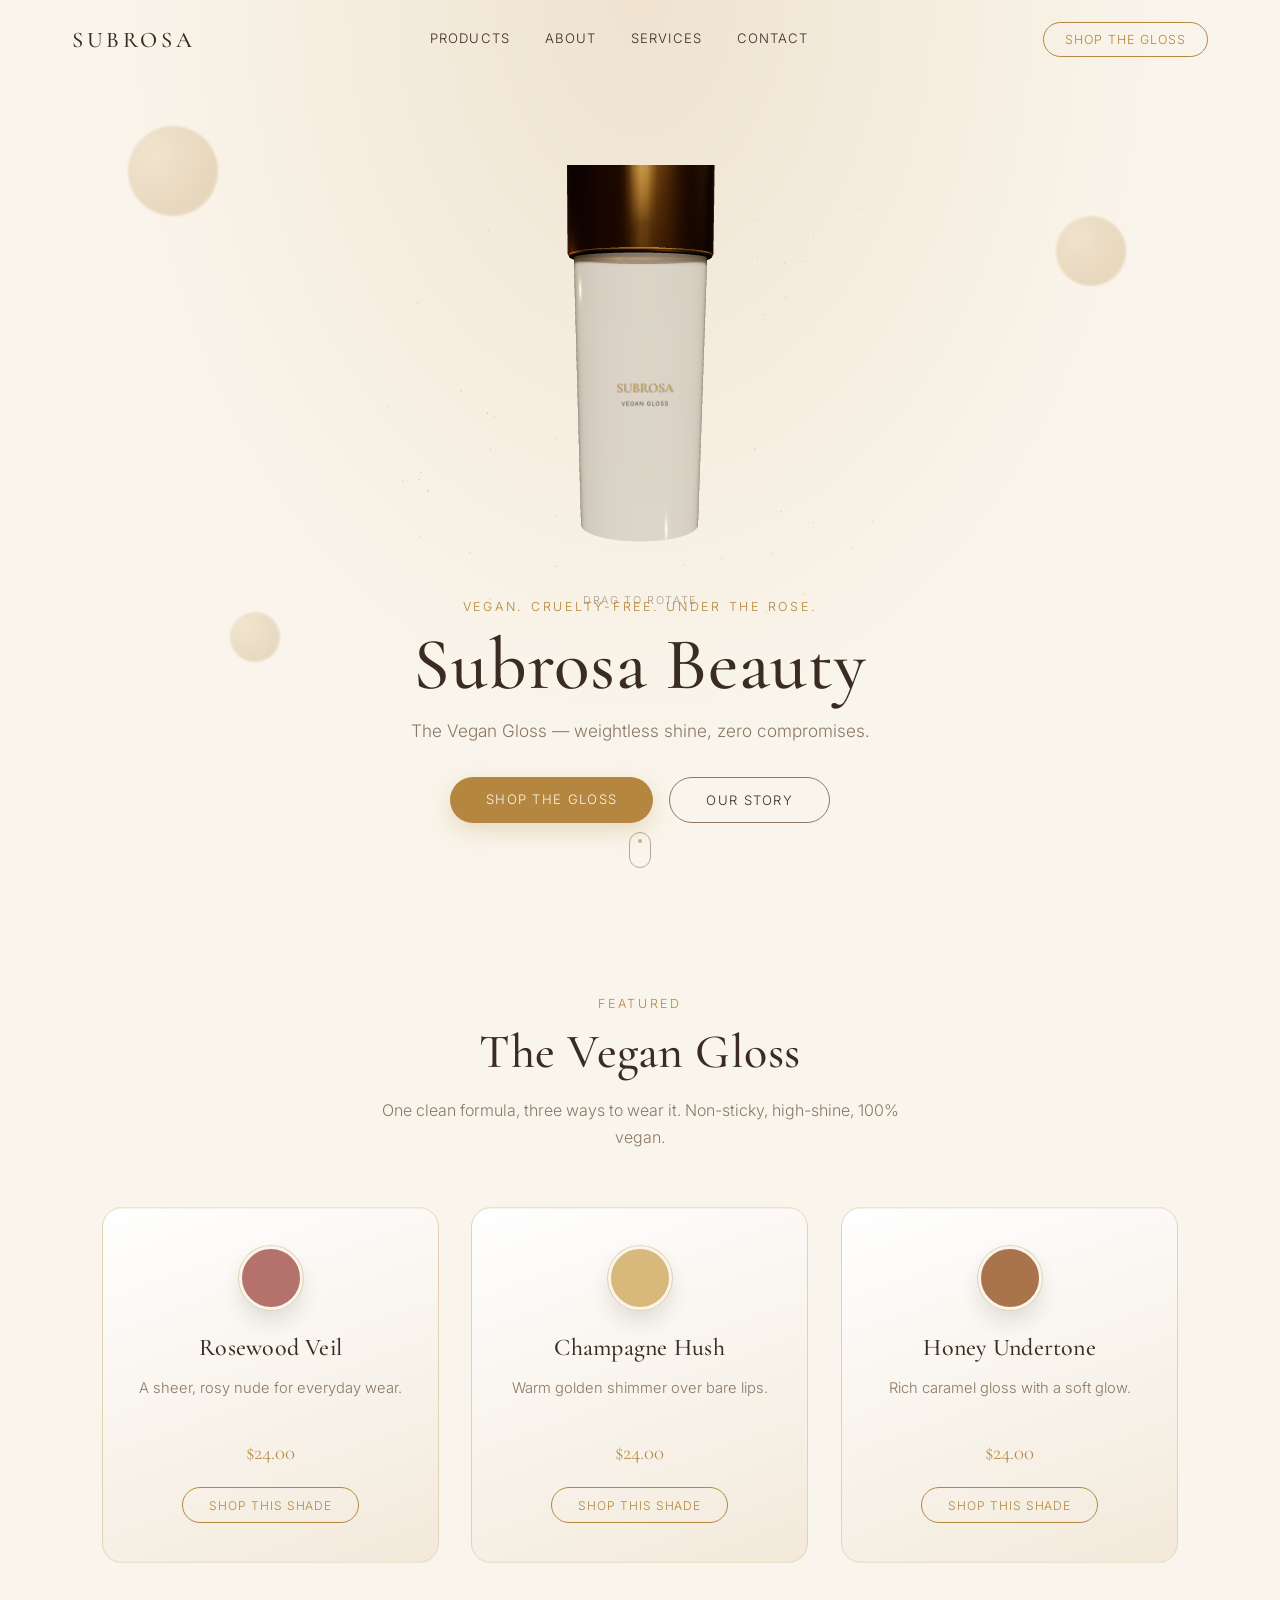
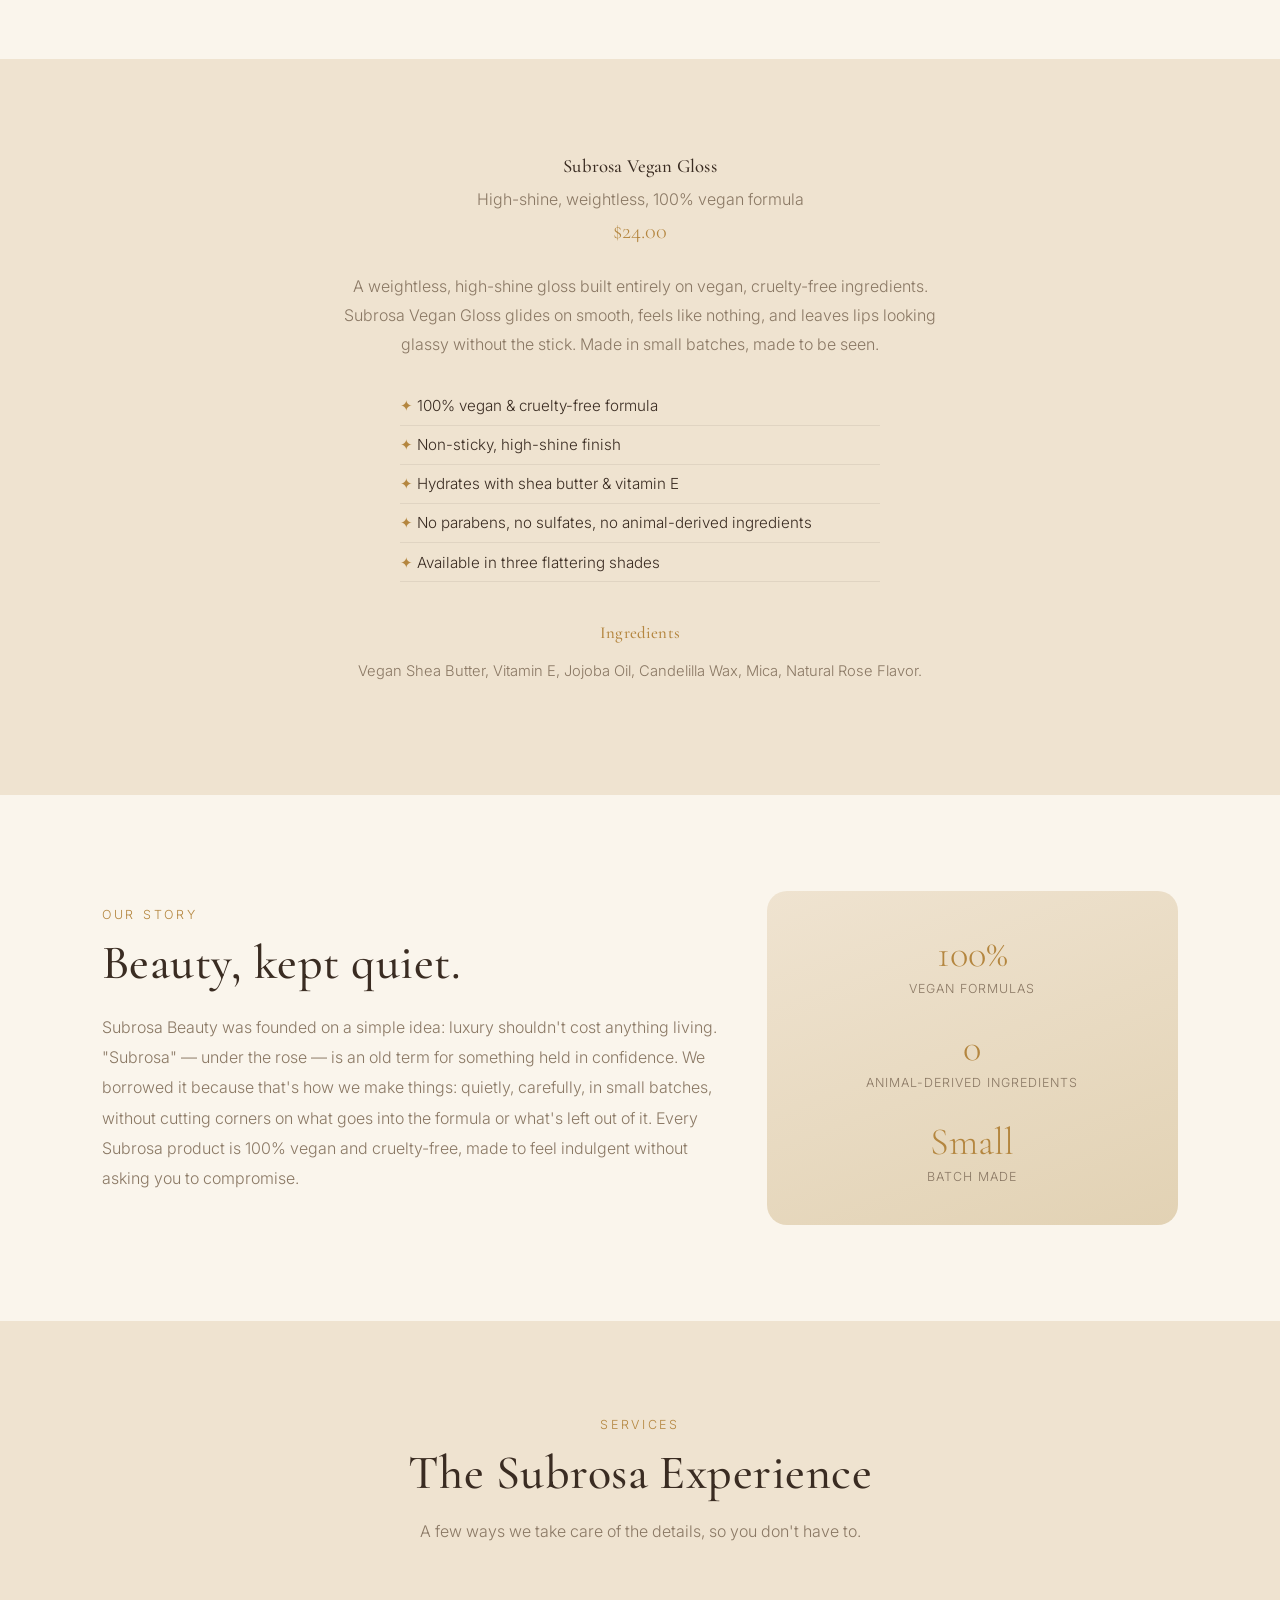
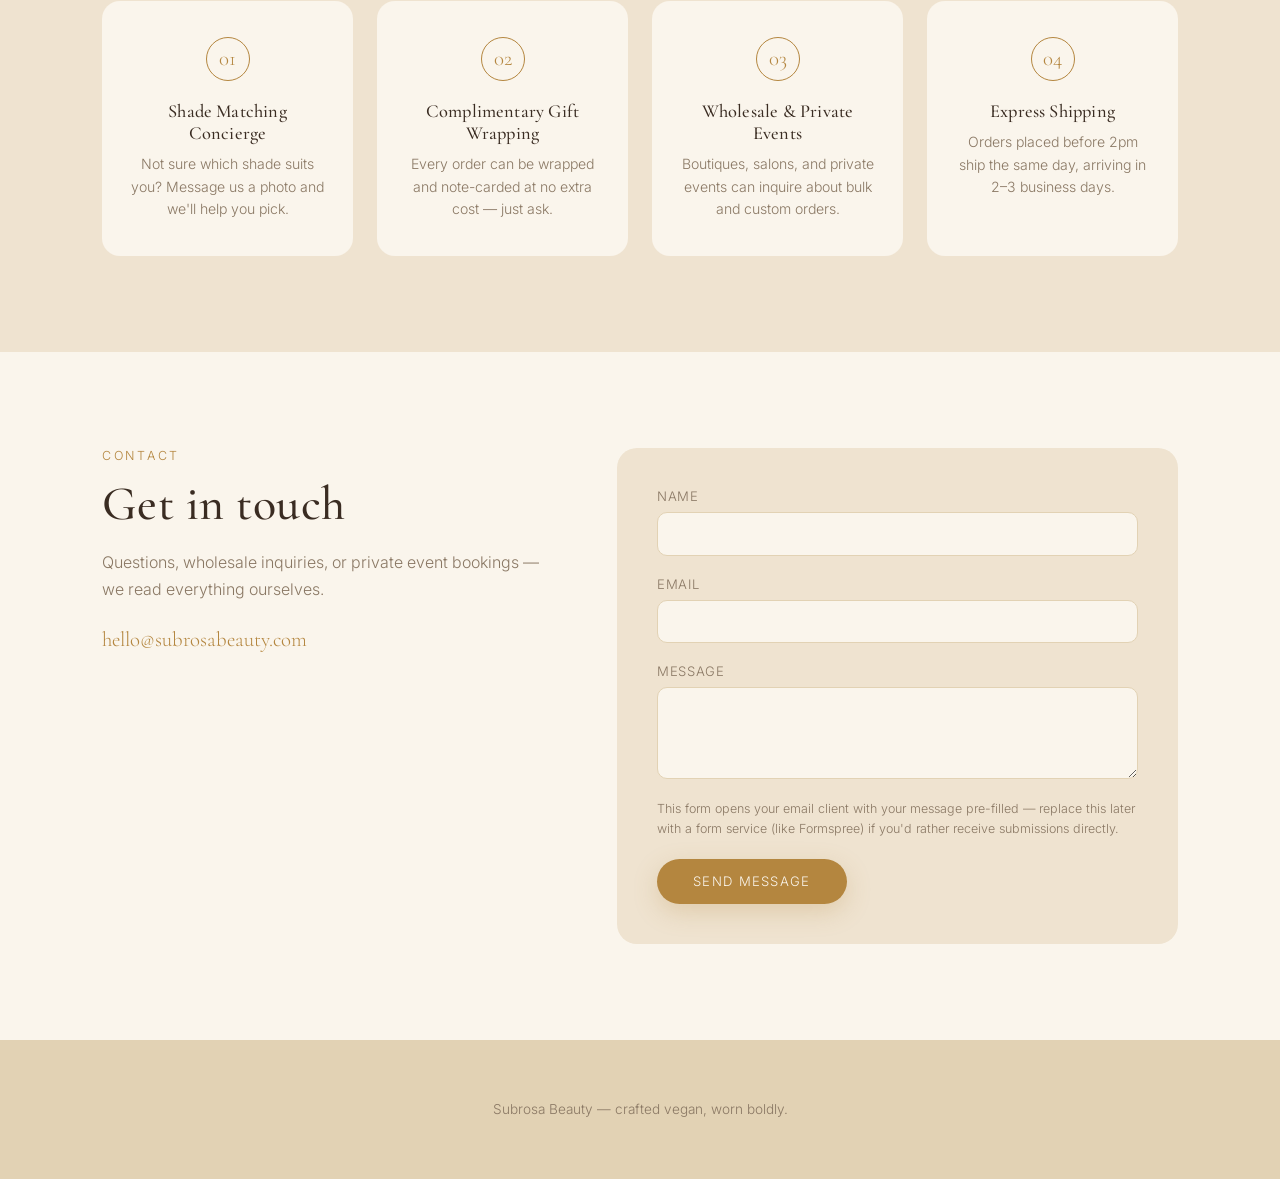
==== index.html @ 9ddb9ace "Build luxury Subrosa Beauty site with 3D hero and GSAP animations Single-formula vegan gloss brand s" ====
<!DOCTYPE html>
<html lang="en">
<head>
  <meta charset="UTF-8" />
  <meta name="viewport" content="width=device-width, initial-scale=1.0" />
  <title>Subrosa Beauty — The Vegan Gloss</title>
  <meta name="description" content="Subrosa Beauty — luxury vegan, cruelty-free lip gloss in three shades." />

  <link rel="preconnect" href="https://fonts.googleapis.com" />
  <link rel="preconnect" href="https://fonts.gstatic.com" crossorigin />
  <link href="https://fonts.googleapis.com/css2?family=Cormorant+Garamond:ital,wght@0,400;0,500;0,600;1,500&family=Inter:wght@300;400;500;600&display=swap" rel="stylesheet" />

  <link rel="stylesheet" href="assets/css/style.css" />

  <script type="importmap">
    {
      "imports": {
        "three": "./assets/vendor/three/three.module.js",
        "three/addons/": "./assets/vendor/three/addons/"
      }
    }
  </script>
</head>
<body>

  <!-- ============ NAV ============ -->
  <header class="nav" id="nav">
    <div class="nav__inner">
      <a class="logo" href="#top">
        <img class="logo__img" id="logo-img" src="assets/img/logo.png" alt="Subrosa Beauty logo" />
        <span class="logo__text" id="logo-text"></span>
      </a>
      <nav class="nav__links" id="nav-links"></nav>
      <a class="nav__cta" id="nav-cta" href="#products"></a>
      <button class="nav__burger" id="nav-burger" aria-label="Toggle menu">
        <span></span><span></span><span></span>
      </button>
    </div>
    <nav class="nav__mobile" id="nav-mobile"></nav>
  </header>

  <!-- ============ HERO / 3D ============ -->
  <section class="hero" id="top">
    <div class="hero__decor" aria-hidden="true">
      <span class="floaty floaty--1"></span>
      <span class="floaty floaty--2"></span>
      <span class="floaty floaty--3"></span>
    </div>

    <div class="hero__scene" id="hero-scene">
      <canvas id="gloss-canvas"></canvas>
      <div class="hero__hint">drag to rotate</div>
    </div>

    <div class="hero__copy" id="hero-copy">
      <p class="eyebrow" id="hero-eyebrow"></p>
      <h1 class="headline" id="hero-headline"></h1>
      <p class="subheadline" id="hero-tagline"></p>
      <div class="hero__actions">
        <a class="btn btn--primary" id="hero-cta-primary" href="#products"></a>
        <a class="btn btn--ghost" id="hero-cta-secondary" href="#about"></a>
      </div>
    </div>

    <div class="hero__scroll" aria-hidden="true"><span></span></div>
  </section>

  <!-- ============ FEATURED PRODUCTS ============ -->
  <section class="products" id="products">
    <div class="section__inner">
      <p class="eyebrow reveal" id="products-eyebrow"></p>
      <h2 class="section__heading reveal" id="products-heading"></h2>
      <p class="section__sub reveal" id="products-sub"></p>

      <div class="product-grid" id="product-grid"></div>
    </div>
  </section>

  <!-- ============ PRODUCT DETAIL ============ -->
  <section class="product-detail">
    <div class="section__inner product-detail__inner">
      <div class="product-detail__copy reveal">
        <h3 id="product-name"></h3>
        <p class="product-detail__tagline" id="product-tagline"></p>
        <p class="product-detail__price" id="product-price"></p>
        <p class="product-detail__description" id="product-description"></p>

        <ul class="feature-list" id="feature-list"></ul>

        <div class="ingredients-block">
          <h4>Ingredients</h4>
          <p class="ingredients" id="ingredients-text"></p>
        </div>
      </div>
    </div>
  </section>

  <!-- ============ ABOUT ============ -->
  <section class="about" id="about">
    <div class="section__inner about__inner">
      <div class="about__copy">
        <p class="eyebrow reveal" id="about-eyebrow"></p>
        <h2 class="section__heading reveal" id="about-heading"></h2>
        <p class="about__body reveal" id="about-body"></p>
      </div>
      <div class="about__stats reveal" id="about-stats"></div>
    </div>
  </section>

  <!-- ============ SERVICES ============ -->
  <section class="services" id="services">
    <div class="section__inner">
      <p class="eyebrow reveal" id="services-eyebrow"></p>
      <h2 class="section__heading reveal" id="services-heading"></h2>
      <p class="section__sub reveal" id="services-sub"></p>

      <div class="service-grid" id="service-grid"></div>
    </div>
  </section>

  <!-- ============ CONTACT / BOOKING ============ -->
  <section class="contact" id="contact">
    <div class="section__inner contact__inner">
      <div class="contact__copy reveal">
        <p class="eyebrow" id="contact-eyebrow"></p>
        <h2 class="section__heading" id="contact-heading"></h2>
        <p class="section__sub" id="contact-sub"></p>
        <p class="contact__email" id="contact-email"></p>
      </div>

      <form class="contact__form reveal" id="contact-form">
        <label>
          Name
          <input type="text" name="name" required />
        </label>
        <label>
          Email
          <input type="email" name="email" required />
        </label>
        <label>
          Message
          <textarea name="message" rows="4" required></textarea>
        </label>
        <p class="contact__note" id="contact-note"></p>
        <button type="submit" class="btn btn--primary" id="contact-submit"></button>
      </form>
    </div>
  </section>

  <!-- ============ FOOTER ============ -->
  <footer class="footer">
    <p id="footer-note"></p>
    <div class="footer__social" id="footer-social"></div>
  </footer>

  <script src="assets/vendor/gsap/gsap.min.js"></script>
  <script src="assets/vendor/gsap/ScrollTrigger.min.js"></script>
  <script src="assets/js/config.js"></script>
  <script src="assets/js/content.js"></script>
  <script type="module" src="assets/js/scene.js"></script>
  <script src="assets/js/animations.js"></script>
</body>
</html>
---- assets/css/style.css ----
:root {
  --cream: #faf5ec;
  --beige: #efe3d0;
  --beige-dark: #e2d2b4;
  --gold: #b4863f;
  --gold-light: #d9b87c;
  --ink: #3a2c22;
  --ink-muted: #8a7864;
}

* { box-sizing: border-box; }

html { scroll-behavior: smooth; }

body {
  margin: 0;
  background: var(--cream);
  color: var(--ink);
  font-family: "Inter", sans-serif;
  font-weight: 300;
  overflow-x: hidden;
}

h1, h2, h3, h4, .logo__text {
  font-family: "Cormorant Garamond", serif;
  font-weight: 500;
  letter-spacing: 0.01em;
  margin: 0;
  color: var(--ink);
}

a { color: inherit; text-decoration: none; }
ul { margin: 0; padding: 0; list-style: none; }
button { font: inherit; cursor: pointer; border: none; background: none; }

.section__inner {
  max-width: 1140px;
  margin: 0 auto;
  padding: 6rem 2rem;
}

.eyebrow {
  font-size: 0.78rem;
  letter-spacing: 0.22em;
  text-transform: uppercase;
  color: var(--gold);
  margin: 0 0 0.75rem;
}

.section__heading {
  font-size: clamp(2.1rem, 4.5vw, 3rem);
  text-align: center;
}

.section__sub {
  max-width: 560px;
  margin: 1rem auto 0;
  text-align: center;
  color: var(--ink-muted);
  line-height: 1.7;
}

.products .section__inner > .eyebrow,
.products .section__inner > .section__heading,
.services .section__inner > .eyebrow,
.services .section__inner > .section__heading {
  text-align: center;
}

.btn {
  display: inline-block;
  padding: 0.9rem 2.25rem;
  border-radius: 999px;
  font-size: 0.82rem;
  letter-spacing: 0.1em;
  text-transform: uppercase;
  transition: transform 0.25s ease, background 0.25s ease, color 0.25s ease, box-shadow 0.25s ease;
}

.btn--primary {
  background: var(--gold);
  color: var(--cream);
  box-shadow: 0 8px 24px rgba(180, 134, 63, 0.25);
}

.btn--primary:hover {
  transform: translateY(-2px);
  box-shadow: 0 12px 28px rgba(180, 134, 63, 0.35);
}

.btn--ghost {
  border: 1px solid var(--ink-muted);
  color: var(--ink);
}

.btn--ghost:hover {
  border-color: var(--gold);
  color: var(--gold);
  transform: translateY(-2px);
}

/* .reveal elements are shown by default; animations.js hides them at runtime
   and animates them in on scroll, so content stays visible if JS fails. */

/* ============ NAV ============ */
.nav {
  position: fixed;
  top: 0; left: 0; right: 0;
  z-index: 30;
  background: transparent;
  transition: background 0.35s ease, box-shadow 0.35s ease, padding 0.35s ease;
}

.nav.is-scrolled {
  background: rgba(250, 245, 236, 0.9);
  backdrop-filter: blur(10px);
  box-shadow: 0 1px 0 rgba(58, 44, 34, 0.06);
}

.nav__inner {
  max-width: 1200px;
  margin: 0 auto;
  padding: 1.4rem 2rem;
  display: flex;
  align-items: center;
  justify-content: space-between;
  gap: 2rem;
}

.logo { display: flex; align-items: center; gap: 0.6rem; }
.logo__img { height: 30px; width: auto; display: none; }
.logo__text { font-size: 1.4rem; letter-spacing: 0.16em; color: var(--ink); }

.nav__links {
  display: flex;
  gap: 2.2rem;
  flex: 1;
  justify-content: center;
}

.nav__links a {
  font-size: 0.82rem;
  letter-spacing: 0.08em;
  text-transform: uppercase;
  color: var(--ink);
  position: relative;
  padding-bottom: 4px;
}

.nav__links a::after {
  content: "";
  position: absolute;
  left: 0; right: 0; bottom: 0;
  height: 1px;
  background: var(--gold);
  transform: scaleX(0);
  transform-origin: left;
  transition: transform 0.25s ease;
}

.nav__links a:hover::after { transform: scaleX(1); }

.nav__cta {
  border: 1px solid var(--gold);
  color: var(--gold);
  padding: 0.55rem 1.3rem;
  border-radius: 999px;
  font-size: 0.78rem;
  letter-spacing: 0.08em;
  text-transform: uppercase;
  white-space: nowrap;
  transition: background 0.25s ease, color 0.25s ease;
}

.nav__cta:hover { background: var(--gold); color: var(--cream); }

.nav__burger {
  display: none;
  flex-direction: column;
  gap: 5px;
  padding: 0.4rem;
}

.nav__burger span {
  width: 22px;
  height: 1.5px;
  background: var(--ink);
  display: block;
}

.nav__mobile {
  display: none;
  flex-direction: column;
  gap: 0.25rem;
  padding: 0 2rem 1.5rem;
  background: var(--cream);
}

.nav__mobile a {
  padding: 0.75rem 0;
  font-size: 0.95rem;
  letter-spacing: 0.05em;
  border-bottom: 1px solid var(--beige-dark);
}

@media (max-width: 860px) {
  .nav__links, .nav__cta { display: none; }
  .nav__burger { display: flex; }
  .nav.is-open .nav__mobile { display: flex; }
}

/* ============ HERO ============ */
.hero {
  position: relative;
  min-height: 100svh;
  display: flex;
  flex-direction: column;
  align-items: center;
  justify-content: center;
  padding: 7rem 1.5rem 3rem;
  text-align: center;
  overflow: hidden;
  background: radial-gradient(ellipse at 50% 0%, var(--beige) 0%, var(--cream) 60%);
}

.hero__decor { position: absolute; inset: 0; pointer-events: none; z-index: 0; }

.floaty {
  position: absolute;
  border-radius: 50%;
  background: radial-gradient(circle at 30% 30%, var(--gold-light), var(--gold) 70%);
  opacity: 0.25;
  filter: blur(1px);
  animation: drift 9s ease-in-out infinite;
}
.floaty--1 { width: 90px; height: 90px; top: 14%; left: 10%; animation-delay: 0s; }
.floaty--2 { width: 50px; height: 50px; top: 68%; left: 18%; animation-delay: 1.5s; }
.floaty--3 { width: 70px; height: 70px; top: 24%; right: 12%; animation-delay: 3s; }

@keyframes drift {
  0%, 100% { transform: translateY(0) translateX(0); }
  50% { transform: translateY(-24px) translateX(12px); }
}

.hero__scene {
  position: relative;
  width: min(520px, 88vw);
  height: min(520px, 50vh);
  touch-action: none;
  z-index: 1;
}

#gloss-canvas { width: 100%; height: 100%; display: block; cursor: grab; }
#gloss-canvas:active { cursor: grabbing; }

.hero__hint {
  position: absolute;
  bottom: 0.5rem;
  left: 50%;
  transform: translateX(-50%);
  font-size: 0.68rem;
  letter-spacing: 0.15em;
  text-transform: uppercase;
  color: var(--ink-muted);
  opacity: 0.7;
  pointer-events: none;
}

.hero__copy { max-width: 600px; margin-top: 0.5rem; z-index: 1; }

.headline {
  font-size: clamp(2.6rem, 7vw, 4.6rem);
  line-height: 1.05;
}

.subheadline {
  color: var(--ink-muted);
  font-size: 1.08rem;
  margin: 1.1rem 0 2.2rem;
}

.hero__actions {
  display: flex;
  gap: 1rem;
  justify-content: center;
  flex-wrap: wrap;
}

.hero__scroll {
  position: absolute;
  bottom: 2rem;
  left: 50%;
  transform: translateX(-50%);
  width: 22px;
  height: 36px;
  border: 1px solid var(--ink-muted);
  border-radius: 12px;
  opacity: 0.6;
}
.hero__scroll span {
  position: absolute;
  top: 6px; left: 50%;
  width: 4px; height: 4px;
  margin-left: -2px;
  border-radius: 50%;
  background: var(--gold);
  animation: scrollDot 1.8s ease-in-out infinite;
}
@keyframes scrollDot {
  0% { opacity: 1; top: 6px; }
  70% { opacity: 0; top: 20px; }
  100% { opacity: 0; top: 20px; }
}

/* ============ PRODUCTS ============ */
.products { background: var(--cream); }

.product-grid {
  margin-top: 3.5rem;
  display: grid;
  grid-template-columns: repeat(3, 1fr);
  gap: 2rem;
}

.product-card {
  background: linear-gradient(160deg, #ffffff, var(--beige) 130%);
  border: 1px solid var(--beige-dark);
  border-radius: 20px;
  padding: 2.4rem 1.8rem;
  text-align: center;
  transition: box-shadow 0.35s ease;
  will-change: transform;
  transform-style: preserve-3d;
  perspective: 800px;
}

.product-card:hover {
  box-shadow: 0 26px 45px rgba(58, 44, 34, 0.14);
}

.product-card__swatch {
  width: 64px;
  height: 64px;
  border-radius: 50%;
  margin: 0 auto 1.4rem;
  border: 3px solid var(--cream);
  box-shadow: 0 0 0 1px var(--beige-dark), 0 12px 20px rgba(58, 44, 34, 0.12);
}

.product-card h3 {
  font-size: 1.5rem;
  margin-bottom: 0.5rem;
}

.product-card p {
  color: var(--ink-muted);
  font-size: 0.92rem;
  line-height: 1.6;
  min-height: 3.2em;
}

.product-card__price {
  color: var(--gold);
  font-family: "Cormorant Garamond", serif;
  font-size: 1.3rem;
  margin: 1rem 0 1.4rem;
}

.product-card__btn {
  display: inline-block;
  padding: 0.6rem 1.6rem;
  border: 1px solid var(--gold);
  border-radius: 999px;
  font-size: 0.75rem;
  letter-spacing: 0.08em;
  text-transform: uppercase;
  color: var(--gold);
  transition: background 0.25s ease, color 0.25s ease;
}
.product-card__btn:hover { background: var(--gold); color: var(--cream); }

@media (max-width: 900px) {
  .product-grid { grid-template-columns: 1fr; }
}

/* ============ PRODUCT DETAIL ============ */
.product-detail { background: var(--beige); }

.product-detail__inner { max-width: 720px; text-align: center; }
.product-detail__tagline { color: var(--ink-muted); margin: 0.75rem 0 0.5rem; }
.product-detail__price {
  color: var(--gold);
  font-size: 1.4rem;
  font-family: "Cormorant Garamond", serif;
  margin: 0;
}
.product-detail__description {
  max-width: 600px;
  margin: 1.75rem auto;
  line-height: 1.8;
  color: var(--ink-muted);
}

.feature-list {
  max-width: 480px;
  margin: 0 auto;
  text-align: left;
}
.feature-list li {
  padding: 0.6rem 0;
  border-bottom: 1px solid rgba(58, 44, 34, 0.08);
  font-size: 0.95rem;
}
.feature-list li::before { content: "✦ "; color: var(--gold); }

.ingredients-block { margin-top: 2.5rem; }
.ingredients-block h4 { color: var(--gold); font-size: 1.05rem; margin-bottom: 0.6rem; }
.ingredients { color: var(--ink-muted); line-height: 1.8; font-size: 0.92rem; }

/* ============ ABOUT ============ */
.about { background: var(--cream); }

.about__inner {
  display: grid;
  grid-template-columns: 1.2fr 0.8fr;
  gap: 3rem;
  align-items: center;
}

.about__copy .section__heading { text-align: left; }
.about__copy .eyebrow { text-align: left; }

.about__body {
  color: var(--ink-muted);
  line-height: 1.9;
  margin-top: 1.25rem;
  white-space: pre-line;
}

.about__stats {
  display: flex;
  flex-direction: column;
  gap: 1.75rem;
  background: linear-gradient(160deg, var(--beige), var(--beige-dark));
  border-radius: 20px;
  padding: 2.5rem 2rem;
}

.stat-item { text-align: center; }
.stat-item__value {
  font-family: "Cormorant Garamond", serif;
  font-size: 2.4rem;
  color: var(--gold);
  display: block;
}
.stat-item__label {
  font-size: 0.78rem;
  letter-spacing: 0.08em;
  text-transform: uppercase;
  color: var(--ink-muted);
}

@media (max-width: 860px) {
  .about__inner { grid-template-columns: 1fr; }
  .about__copy .section__heading, .about__copy .eyebrow { text-align: center; }
  .about__body { text-align: center; }
}

/* ============ SERVICES ============ */
.services { background: var(--beige); }

.service-grid {
  margin-top: 3.5rem;
  display: grid;
  grid-template-columns: repeat(4, 1fr);
  gap: 1.5rem;
}

.service-card {
  background: var(--cream);
  border-radius: 18px;
  padding: 2.2rem 1.6rem;
  text-align: center;
  transition: transform 0.3s ease, box-shadow 0.3s ease;
}

.service-card:hover {
  transform: translateY(-6px);
  box-shadow: 0 20px 34px rgba(58, 44, 34, 0.12);
}

.service-card__icon {
  width: 44px;
  height: 44px;
  margin: 0 auto 1.2rem;
  border-radius: 50%;
  border: 1px solid var(--gold);
  display: flex;
  align-items: center;
  justify-content: center;
  color: var(--gold);
  font-family: "Cormorant Garamond", serif;
  font-size: 1.3rem;
}

.service-card h3 { font-size: 1.15rem; margin-bottom: 0.6rem; }
.service-card p { color: var(--ink-muted); font-size: 0.88rem; line-height: 1.6; margin: 0; }

@media (max-width: 900px) {
  .service-grid { grid-template-columns: 1fr 1fr; }
}
@media (max-width: 560px) {
  .service-grid { grid-template-columns: 1fr; }
}

/* ============ CONTACT ============ */
.contact { background: var(--cream); }

.contact__inner {
  display: grid;
  grid-template-columns: 0.9fr 1.1fr;
  gap: 3.5rem;
  align-items: start;
}

.contact__copy .eyebrow, .contact__copy .section__heading { text-align: left; }
.contact__copy .section__sub { text-align: left; margin-left: 0; }

.contact__email {
  margin-top: 1.5rem;
  color: var(--gold);
  font-family: "Cormorant Garamond", serif;
  font-size: 1.3rem;
}

.contact__form {
  background: var(--beige);
  border-radius: 20px;
  padding: 2.5rem;
  display: flex;
  flex-direction: column;
  gap: 1.25rem;
}

.contact__form label {
  display: flex;
  flex-direction: column;
  gap: 0.5rem;
  font-size: 0.82rem;
  letter-spacing: 0.05em;
  text-transform: uppercase;
  color: var(--ink-muted);
}

.contact__form input,
.contact__form textarea {
  font: inherit;
  padding: 0.8rem 1rem;
  border-radius: 10px;
  border: 1px solid var(--beige-dark);
  background: var(--cream);
  color: var(--ink);
  resize: vertical;
}

.contact__form input:focus,
.contact__form textarea:focus {
  outline: none;
  border-color: var(--gold);
}

.contact__note {
  font-size: 0.78rem;
  color: var(--ink-muted);
  line-height: 1.6;
  margin: 0;
}

.contact__form .btn { align-self: flex-start; }

@media (max-width: 860px) {
  .contact__inner { grid-template-columns: 1fr; }
  .contact__copy .eyebrow, .contact__copy .section__heading, .contact__copy .section__sub { text-align: center; }
}

/* ============ FOOTER ============ */
.footer {
  padding: 3rem 1.5rem;
  text-align: center;
  color: var(--ink-muted);
  font-size: 0.85rem;
  background: var(--beige-dark);
}

.footer__social {
  margin-top: 0.75rem;
  display: flex;
  gap: 1.25rem;
  justify-content: center;
}
.footer__social a:hover { color: var(--gold); }
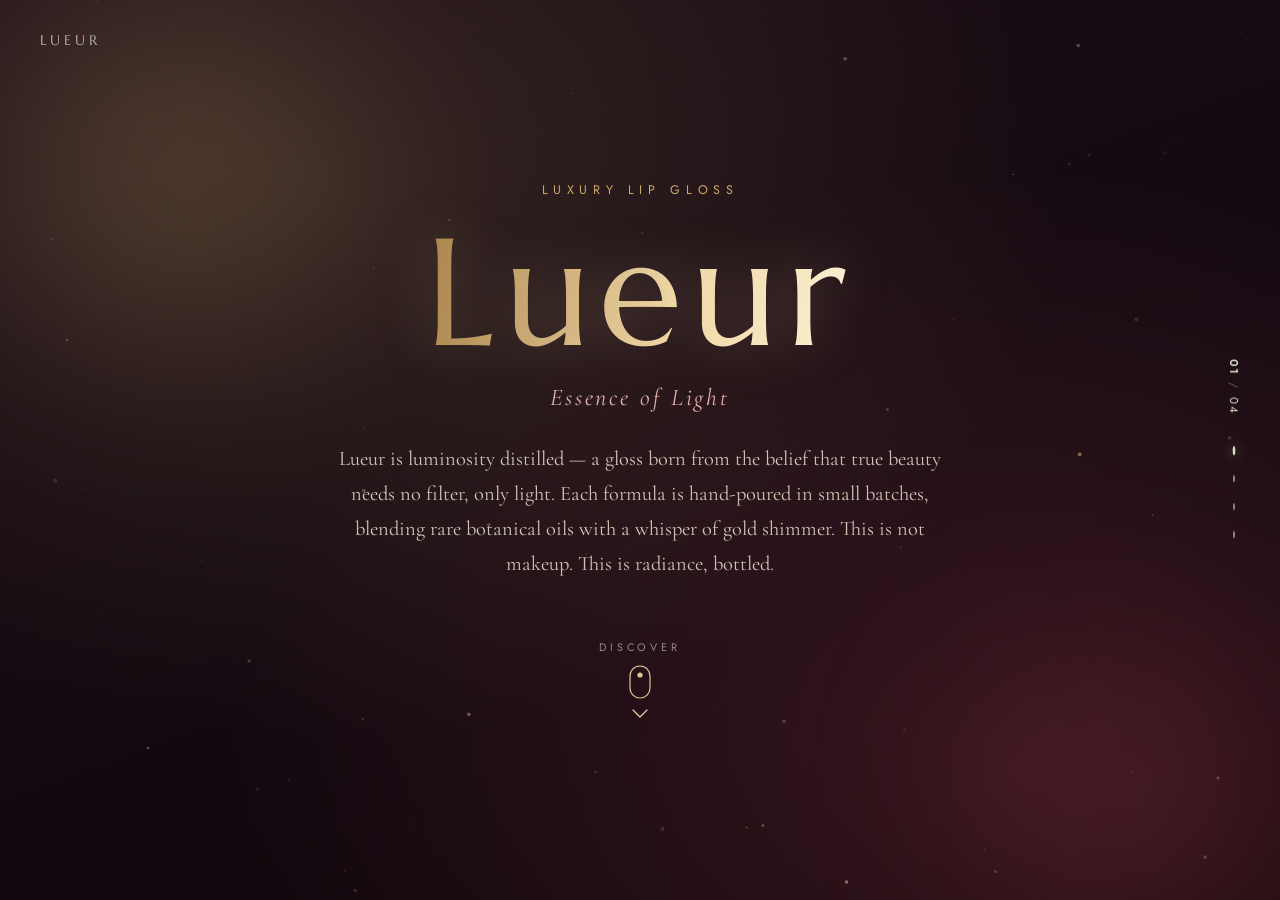
==== commit d8f670bb: "Build Lueur luxury lip gloss 3D website Four full-screen vertical-scroll pages (Brand Story, About t" ====
--- a/index.html
+++ b/index.html
@@ -1,163 +1,181 @@
 <!DOCTYPE html>
 <html lang="en">
 <head>
-  <meta charset="UTF-8" />
-  <meta name="viewport" content="width=device-width, initial-scale=1.0" />
-  <title>Subrosa Beauty — The Vegan Gloss</title>
-  <meta name="description" content="Subrosa Beauty — luxury vegan, cruelty-free lip gloss in three shades." />
-
-  <link rel="preconnect" href="https://fonts.googleapis.com" />
-  <link rel="preconnect" href="https://fonts.gstatic.com" crossorigin />
-  <link href="https://fonts.googleapis.com/css2?family=Cormorant+Garamond:ital,wght@0,400;0,500;0,600;1,500&family=Inter:wght@300;400;500;600&display=swap" rel="stylesheet" />
-
-  <link rel="stylesheet" href="assets/css/style.css" />
-
-  <script type="importmap">
-    {
-      "imports": {
-        "three": "./assets/vendor/three/three.module.js",
-        "three/addons/": "./assets/vendor/three/addons/"
-      }
-    }
-  </script>
+<meta charset="UTF-8">
+<meta name="viewport" content="width=device-width, initial-scale=1.0, viewport-fit=cover">
+<title>Lueur — Essence of Light</title>
+<meta name="description" content="Lueur — a luxury lip gloss born from the belief that true beauty needs no filter, only light.">
+<link rel="icon" href="data:image/svg+xml,<svg xmlns=%22http://www.w3.org/2000/svg%22 viewBox=%220 0 100 100%22><text y=%22.9em%22 font-size=%2290%22>💋</text></svg>">
+<link rel="preconnect" href="https://fonts.googleapis.com">
+<link rel="preconnect" href="https://fonts.gstatic.com" crossorigin>
+<link href="https://fonts.googleapis.com/css2?family=Cormorant+Garamond:ital,wght@0,300;0,400;0,500;0,600;1,400&family=Marcellus&family=Jost:wght@300;400;500;600&display=swap" rel="stylesheet">
+<link rel="stylesheet" href="css/style.css">
 </head>
 <body>
 
-  <!-- ============ NAV ============ -->
-  <header class="nav" id="nav">
-    <div class="nav__inner">
-      <a class="logo" href="#top">
-        <img class="logo__img" id="logo-img" src="assets/img/logo.png" alt="Subrosa Beauty logo" />
-        <span class="logo__text" id="logo-text"></span>
-      </a>
-      <nav class="nav__links" id="nav-links"></nav>
-      <a class="nav__cta" id="nav-cta" href="#products"></a>
-      <button class="nav__burger" id="nav-burger" aria-label="Toggle menu">
-        <span></span><span></span><span></span>
+<!-- Loader -->
+<div id="loader" aria-hidden="true">
+  <div class="loader-mark">Lueur</div>
+  <div class="loader-bar"><span></span></div>
+</div>
+
+<!-- Side Navigation -->
+<nav class="side-nav" aria-label="Page navigation">
+  <div class="page-counter"><span id="counter-current">01</span><span class="counter-sep">/</span><span id="counter-total">04</span></div>
+  <ul class="nav-dots">
+    <li><button class="dot active" data-target="0" aria-label="Go to Brand Story"><span></span><em>Brand Story</em></button></li>
+    <li><button class="dot" data-target="1" aria-label="Go to About the Gloss"><span></span><em>About the Gloss</em></button></li>
+    <li><button class="dot" data-target="2" aria-label="Go to Shades Collection"><span></span><em>Shades</em></button></li>
+    <li><button class="dot" data-target="3" aria-label="Go to Shop Now"><span></span><em>Shop Now</em></button></li>
+  </ul>
+</nav>
+
+<div class="wordmark-fixed">LUEUR</div>
+
+<main id="scroll-container">
+
+  <!-- PAGE 1 — BRAND STORY -->
+  <section class="page page--story" id="page-0" data-index="0">
+    <div class="story-bg">
+      <div class="glow glow--1"></div>
+      <div class="glow glow--2"></div>
+      <canvas id="particles-canvas"></canvas>
+    </div>
+    <div class="page-inner story-inner">
+      <p class="eyebrow reveal">Luxury Lip Gloss</p>
+      <h1 class="brand-name shimmer reveal">Lueur</h1>
+      <p class="brand-motto reveal">Essence&nbsp;of&nbsp;Light</p>
+      <p class="brand-philosophy reveal">
+        Lueur is luminosity distilled — a gloss born from the belief that true beauty needs
+        no filter, only light. Each formula is hand-poured in small batches, blending rare
+        botanical oils with a whisper of gold shimmer. This is not makeup. This is radiance, bottled.
+      </p>
+      <button class="scroll-cue" id="scroll-cue" aria-label="Scroll to explore">
+        <span>Discover</span>
+        <svg width="22" height="34" viewBox="0 0 22 34" fill="none">
+          <rect x="1" y="1" width="20" height="32" rx="10" stroke="currentColor" stroke-width="1.2"/>
+          <circle class="cue-dot" cx="11" cy="10" r="2.6" fill="currentColor"/>
+        </svg>
+        <svg class="chevron" width="16" height="9" viewBox="0 0 16 9" fill="none"><path d="M1 1L8 8L15 1" stroke="currentColor" stroke-width="1.4" stroke-linecap="round"/></svg>
       </button>
-    </div>
-    <nav class="nav__mobile" id="nav-mobile"></nav>
-  </header>
-
-  <!-- ============ HERO / 3D ============ -->
-  <section class="hero" id="top">
-    <div class="hero__decor" aria-hidden="true">
-      <span class="floaty floaty--1"></span>
-      <span class="floaty floaty--2"></span>
-      <span class="floaty floaty--3"></span>
-    </div>
-
-    <div class="hero__scene" id="hero-scene">
-      <canvas id="gloss-canvas"></canvas>
-      <div class="hero__hint">drag to rotate</div>
-    </div>
-
-    <div class="hero__copy" id="hero-copy">
-      <p class="eyebrow" id="hero-eyebrow"></p>
-      <h1 class="headline" id="hero-headline"></h1>
-      <p class="subheadline" id="hero-tagline"></p>
-      <div class="hero__actions">
-        <a class="btn btn--primary" id="hero-cta-primary" href="#products"></a>
-        <a class="btn btn--ghost" id="hero-cta-secondary" href="#about"></a>
-      </div>
-    </div>
-
-    <div class="hero__scroll" aria-hidden="true"><span></span></div>
-  </section>
-
-  <!-- ============ FEATURED PRODUCTS ============ -->
-  <section class="products" id="products">
-    <div class="section__inner">
-      <p class="eyebrow reveal" id="products-eyebrow"></p>
-      <h2 class="section__heading reveal" id="products-heading"></h2>
-      <p class="section__sub reveal" id="products-sub"></p>
-
-      <div class="product-grid" id="product-grid"></div>
     </div>
   </section>
 
-  <!-- ============ PRODUCT DETAIL ============ -->
-  <section class="product-detail">
-    <div class="section__inner product-detail__inner">
-      <div class="product-detail__copy reveal">
-        <h3 id="product-name"></h3>
-        <p class="product-detail__tagline" id="product-tagline"></p>
-        <p class="product-detail__price" id="product-price"></p>
-        <p class="product-detail__description" id="product-description"></p>
-
-        <ul class="feature-list" id="feature-list"></ul>
-
-        <div class="ingredients-block">
-          <h4>Ingredients</h4>
-          <p class="ingredients" id="ingredients-text"></p>
+  <!-- PAGE 2 — ABOUT THE GLOSS -->
+  <section class="page page--about" id="page-1" data-index="1">
+    <div class="page-inner about-inner">
+      <div class="about-copy">
+        <p class="eyebrow reveal">The Formula</p>
+        <h2 class="section-title reveal">Crafted Perfection</h2>
+        <p class="about-story reveal">
+          Every Lueur gloss begins with an obsession for light. Our chemists spent three years
+          perfecting a base that feels weightless yet performs like armor — a formula that moves
+          with your lips instead of sitting on them. We infuse each batch with cold-pressed jojoba
+          oil, vitamin E, and a micro-fine pearl complex sourced from sustainable studios in Grasse,
+          France. The result is a gloss that catches light from every angle without a single grain
+          of grit or a trace of stickiness. Inspired by candlelit dinners and golden-hour skin, Lueur
+          was designed for the woman who wants her lips to look lit from within — not painted on.
+          It's the difference between wearing gloss and glowing.
+        </p>
+        <ul class="benefits reveal">
+          <li><span class="benefit-num">12+</span><div><strong>Hours of Wear</strong><p>All-day radiance that survives coffee, kisses &amp; conversation.</p></div></li>
+          <li><span class="benefit-num">V</span><div><strong>Vegan &amp; Cruelty-Free</strong><p>100% plant-derived, never tested on animals.</p></div></li>
+          <li><span class="benefit-num">✦</span><div><strong>Luminous, Non-Sticky Finish</strong><p>High-shine mirror gloss with a weightless feel.</p></div></li>
+          <li><span class="benefit-num">✿</span><div><strong>Botanical Infusion</strong><p>Jojoba oil &amp; vitamin E nourish while you shine.</p></div></li>
+        </ul>
+      </div>
+      <div class="about-product">
+        <div class="bottle-stage" id="bottle-stage">
+          <canvas id="bottle-canvas"></canvas>
         </div>
+        <p class="drag-hint"><span>↔</span> Move to rotate</p>
       </div>
     </div>
   </section>
 
-  <!-- ============ ABOUT ============ -->
-  <section class="about" id="about">
-    <div class="section__inner about__inner">
-      <div class="about__copy">
-        <p class="eyebrow reveal" id="about-eyebrow"></p>
-        <h2 class="section__heading reveal" id="about-heading"></h2>
-        <p class="about__body reveal" id="about-body"></p>
+  <!-- PAGE 3 — SHADES COLLECTION -->
+  <section class="page page--shades" id="page-2" data-index="2">
+    <div class="page-inner shades-inner">
+      <p class="eyebrow reveal">The Palette</p>
+      <h2 class="section-title reveal">Our Signature Collection</h2>
+      <p class="section-sub reveal">Six luminous shades, each poured to flatter every skin tone — from sheer glass to full pigment.</p>
+
+      <div class="shade-grid reveal">
+        <button class="shade-card" style="--shade:#d9a9ac;--shade-dark:#b97e82;">
+          <span class="shade-circle"></span>
+          <span class="shade-name">Radiant Rose</span>
+          <span class="shade-desc">Soft pink with a pearl finish</span>
+        </button>
+        <button class="shade-card" style="--shade:#c98a4b;--shade-dark:#9c6631;">
+          <span class="shade-circle"></span>
+          <span class="shade-name">Amber Glow</span>
+          <span class="shade-desc">Warm honey bronze shimmer</span>
+        </button>
+        <button class="shade-card" style="--shade:#dab6a3;--shade-dark:#b4907d;">
+          <span class="shade-circle"></span>
+          <span class="shade-name">Blush Nude</span>
+          <span class="shade-desc">Your-lips-but-better nude</span>
+        </button>
+        <button class="shade-card" style="--shade:#e0a3ab;--shade-dark:#c17b85;">
+          <span class="shade-circle"></span>
+          <span class="shade-name">Rosé Petal</span>
+          <span class="shade-desc">Cool-toned rose with subtle sparkle</span>
+        </button>
+        <button class="shade-card" style="--shade:#b5651d;--shade-dark:#8a4c14;">
+          <span class="shade-circle"></span>
+          <span class="shade-name">Copper Kiss</span>
+          <span class="shade-desc">Rich copper with golden flecks</span>
+        </button>
+        <button class="shade-card" style="--shade:#a13d4c;--shade-dark:#7a2c38;">
+          <span class="shade-circle"></span>
+          <span class="shade-name">Sheer Ruby</span>
+          <span class="shade-desc">Translucent wine-red tint</span>
+        </button>
       </div>
-      <div class="about__stats reveal" id="about-stats"></div>
     </div>
   </section>
 
-  <!-- ============ SERVICES ============ -->
-  <section class="services" id="services">
-    <div class="section__inner">
-      <p class="eyebrow reveal" id="services-eyebrow"></p>
-      <h2 class="section__heading reveal" id="services-heading"></h2>
-      <p class="section__sub reveal" id="services-sub"></p>
+  <!-- PAGE 4 — SHOP NOW -->
+  <section class="page page--shop" id="page-3" data-index="3">
+    <div class="page-inner shop-inner">
+      <p class="eyebrow eyebrow--dark reveal">Limited Batch</p>
+      <h2 class="shop-title reveal">Ready to Glow?</h2>
+      <p class="shop-copy reveal">
+        Lueur isn't just a gloss — it's a ritual of radiance. Join thousands who've made the
+        switch to luxury that performs as beautifully as it feels. Your glow is waiting.
+      </p>
 
-      <div class="service-grid" id="service-grid"></div>
+      <div class="stats-grid reveal">
+        <div class="stat-card"><span class="stat-value">12+</span><span class="stat-label">Hours of Wear</span></div>
+        <div class="stat-card"><span class="stat-value">6</span><span class="stat-label">Signature Shades</span></div>
+        <div class="stat-card"><span class="stat-value">100%</span><span class="stat-label">Vegan &amp; Cruelty-Free</span></div>
+        <div class="stat-card"><span class="stat-value">$32</span><span class="stat-label">Free Shipping $50+</span></div>
+      </div>
+
+      <a class="cta-button reveal" href="https://shop.lueurbeauty.com" target="_blank" rel="noopener noreferrer">
+        <span>Shop Lueur Collection</span>
+      </a>
+
+      <ul class="trust-badges reveal">
+        <li>Free shipping over $50</li>
+        <li>30-day returns</li>
+        <li>Cruelty-free certified</li>
+        <li>4.9★ · 2,300+ reviews</li>
+      </ul>
     </div>
   </section>
 
-  <!-- ============ CONTACT / BOOKING ============ -->
-  <section class="contact" id="contact">
-    <div class="section__inner contact__inner">
-      <div class="contact__copy reveal">
-        <p class="eyebrow" id="contact-eyebrow"></p>
-        <h2 class="section__heading" id="contact-heading"></h2>
-        <p class="section__sub" id="contact-sub"></p>
-        <p class="contact__email" id="contact-email"></p>
-      </div>
+</main>
 
-      <form class="contact__form reveal" id="contact-form">
-        <label>
-          Name
-          <input type="text" name="name" required />
-        </label>
-        <label>
-          Email
-          <input type="email" name="email" required />
-        </label>
-        <label>
-          Message
-          <textarea name="message" rows="4" required></textarea>
-        </label>
-        <p class="contact__note" id="contact-note"></p>
-        <button type="submit" class="btn btn--primary" id="contact-submit"></button>
-      </form>
-    </div>
-  </section>
-
-  <!-- ============ FOOTER ============ -->
-  <footer class="footer">
-    <p id="footer-note"></p>
-    <div class="footer__social" id="footer-social"></div>
-  </footer>
-
-  <script src="assets/vendor/gsap/gsap.min.js"></script>
-  <script src="assets/vendor/gsap/ScrollTrigger.min.js"></script>
-  <script src="assets/js/config.js"></script>
-  <script src="assets/js/content.js"></script>
-  <script type="module" src="assets/js/scene.js"></script>
-  <script src="assets/js/animations.js"></script>
+<script type="importmap">
+{
+  "imports": {
+    "three": "./js/vendor/three/build/three.module.js",
+    "three/addons/": "./js/vendor/three/examples/jsm/"
+  }
+}
+</script>
+<script type="module" src="js/bottle3d.js"></script>
+<script src="js/main.js"></script>
 </body>
 </html>
--- a/css/style.css
+++ b/css/style.css
@@ -0,0 +1,406 @@
+/* =========================================================
+   LUEUR — Luxury Lip Gloss · Design Tokens
+   ========================================================= */
+:root{
+  --ink:#120910;
+  --burgundy-900:#1c0d16;
+  --burgundy-800:#2b1421;
+  --burgundy-700:#3a1c2c;
+  --gold:#cda86a;
+  --gold-bright:#f0d9a8;
+  --gold-dim:#8a7248;
+  --rose:#e3b0ac;
+  --cream:#f8efe1;
+  --cream-2:#f1e3cd;
+  --beige:#eaddc4;
+  --text-cream:#f6ecda;
+  --text-dark:#2a1a1f;
+  --text-muted:#6f5b57;
+
+  --serif: 'Cormorant Garamond', 'Marcellus', Georgia, serif;
+  --serif-display: 'Marcellus', 'Cormorant Garamond', Georgia, serif;
+  --sans: 'Jost', 'Helvetica Neue', Arial, sans-serif;
+
+  --ease: cubic-bezier(.22,.61,.36,1);
+  --ease-soft: cubic-bezier(.16,.84,.44,1);
+}
+
+*, *::before, *::after{ box-sizing:border-box; }
+html,body{ height:100%; }
+body{
+  margin:0;
+  font-family: var(--sans);
+  color: var(--text-cream);
+  background: var(--ink);
+  overflow:hidden;
+  -webkit-font-smoothing:antialiased;
+  text-rendering:optimizeLegibility;
+}
+h1,h2,h3{ font-family: var(--serif-display); font-weight:400; margin:0; }
+p{ margin:0; }
+button{ font-family:inherit; cursor:pointer; }
+a{ color:inherit; text-decoration:none; }
+::selection{ background: var(--gold); color:#1c0d16; }
+
+/* ============ Loader ============ */
+#loader{
+  position:fixed; inset:0; z-index:9999;
+  background: var(--burgundy-900);
+  display:flex; flex-direction:column; align-items:center; justify-content:center;
+  gap:22px;
+  transition: opacity .8s var(--ease), visibility .8s var(--ease);
+}
+#loader.is-hidden{ opacity:0; visibility:hidden; pointer-events:none; }
+.loader-mark{
+  font-family: var(--serif-display);
+  font-size: clamp(2rem, 5vw, 3rem);
+  letter-spacing: .35em;
+  padding-left:.35em;
+  color: var(--gold-bright);
+  animation: pulse-fade 1.8s ease-in-out infinite;
+}
+.loader-bar{ width:160px; height:1px; background:rgba(240,217,168,.2); overflow:hidden; }
+.loader-bar span{ display:block; height:100%; width:40%; background: linear-gradient(90deg, transparent, var(--gold-bright), transparent); animation: loader-sweep 1.4s ease-in-out infinite; }
+@keyframes loader-sweep{ 0%{ transform:translateX(-120%);} 100%{ transform:translateX(320%);} }
+@keyframes pulse-fade{ 0%,100%{ opacity:.55;} 50%{ opacity:1;} }
+
+/* ============ Scroll container / pages ============ */
+#scroll-container{
+  height:100vh;
+  height:100dvh;
+  overflow-y:scroll;
+  scroll-snap-type: y mandatory;
+  scroll-behavior:smooth;
+}
+.page{
+  position:relative;
+  height:100vh;
+  height:100dvh;
+  width:100%;
+  scroll-snap-align:start;
+  scroll-snap-stop:always;
+  display:flex;
+  align-items:center;
+  justify-content:center;
+  overflow:hidden;
+}
+.page-inner{
+  width:min(1200px, 90vw);
+  margin:0 auto;
+  position:relative;
+  z-index:2;
+}
+.eyebrow{
+  font-family:var(--sans);
+  font-size:.78rem;
+  letter-spacing:.45em;
+  text-transform:uppercase;
+  color: var(--gold);
+  margin-bottom:18px;
+}
+.eyebrow--dark{ color:#a97a4f; }
+.section-title{ font-size:clamp(2.4rem, 4.6vw, 4rem); color:var(--text-cream); }
+.section-sub{ font-family:var(--serif); font-size:1.2rem; color:rgba(246,236,218,.7); margin-top:14px; max-width:640px; }
+
+/* reveal-on-enter animation, driven by .page.is-active */
+.reveal{ opacity:0; transform:translateY(28px); transition:opacity .9s var(--ease-soft), transform .9s var(--ease-soft); }
+.page.is-active .reveal{ opacity:1; transform:translateY(0); }
+.reveal:nth-child(1){ transition-delay:.05s; }
+.reveal:nth-child(2){ transition-delay:.15s; }
+.reveal:nth-child(3){ transition-delay:.25s; }
+.reveal:nth-child(4){ transition-delay:.35s; }
+.reveal:nth-child(5){ transition-delay:.45s; }
+.reveal:nth-child(6){ transition-delay:.55s; }
+
+/* ============ Fixed wordmark ============ */
+.wordmark-fixed{
+  position:fixed; top:32px; left:40px; z-index:50;
+  font-family:var(--serif-display);
+  letter-spacing:.3em;
+  font-size:.85rem;
+  color: rgba(246,236,218,.85);
+  mix-blend-mode:difference;
+  pointer-events:none;
+}
+
+/* ============ Side navigation ============ */
+.side-nav{
+  position:fixed;
+  right:38px; top:50%; transform:translateY(-50%);
+  z-index:60;
+  display:flex; flex-direction:column; align-items:center; gap:26px;
+  mix-blend-mode:difference;
+}
+.page-counter{
+  font-family:var(--sans);
+  font-size:.72rem;
+  letter-spacing:.15em;
+  color:#f6ecda;
+  display:flex; align-items:center; gap:3px;
+  writing-mode:vertical-rl;
+  margin-bottom:4px;
+}
+.counter-sep{ opacity:.4; margin:4px 0; }
+#counter-current{ font-weight:600; }
+.nav-dots{ list-style:none; margin:0; padding:0; display:flex; flex-direction:column; gap:16px; }
+.dot{
+  position:relative;
+  width:12px; height:12px;
+  background:none; border:none; padding:6px;
+  display:flex; align-items:center; justify-content:center;
+}
+.dot span{
+  display:block; width:7px; height:7px; border-radius:50%;
+  border:1px solid rgba(246,236,218,.6);
+  transition: all .4s var(--ease);
+}
+.dot.active span{ background:#f6ecda; border-color:#f6ecda; transform:scale(1.3); box-shadow:0 0 10px rgba(240,217,168,.9); }
+.dot em{
+  position:absolute; right:26px; top:50%; transform:translateY(-50%) translateX(6px);
+  font-style:normal; font-size:.68rem; letter-spacing:.1em; white-space:nowrap;
+  color:#f6ecda; background:rgba(20,10,16,.55); padding:5px 10px; border-radius:20px;
+  opacity:0; pointer-events:none; transition:opacity .3s var(--ease), transform .3s var(--ease);
+}
+.dot:hover em{ opacity:1; transform:translateY(-50%) translateX(0); }
+.dot:hover span{ border-color:#f6ecda; }
+
+/* =========================================================
+   PAGE 1 — Brand Story (dark luxe)
+   ========================================================= */
+.page--story{
+  background:
+    radial-gradient(ellipse at 25% 20%, rgba(205,168,106,.16), transparent 55%),
+    radial-gradient(ellipse at 80% 85%, rgba(163,61,76,.28), transparent 55%),
+    linear-gradient(160deg, var(--burgundy-900) 0%, var(--ink) 60%, #0c0509 100%);
+}
+.story-bg{ position:absolute; inset:0; z-index:1; }
+.glow{ position:absolute; border-radius:50%; filter:blur(90px); opacity:.55; animation:drift 14s ease-in-out infinite; }
+.glow--1{ width:38vw; height:38vw; background:radial-gradient(circle, rgba(205,168,106,.5), transparent 70%); top:-8%; left:-6%; }
+.glow--2{ width:32vw; height:32vw; background:radial-gradient(circle, rgba(163,61,76,.55), transparent 70%); bottom:-10%; right:-4%; animation-delay:-6s; }
+@keyframes drift{ 0%,100%{ transform:translate(0,0) scale(1);} 50%{ transform:translate(3%,-4%) scale(1.08);} }
+#particles-canvas{ position:absolute; inset:0; width:100%; height:100%; }
+
+.story-inner{ text-align:center; display:flex; flex-direction:column; align-items:center; }
+.brand-name{
+  font-size:clamp(4.5rem, 13vw, 9.5rem);
+  letter-spacing:.06em;
+  line-height:1;
+  margin-bottom:4px;
+}
+.shimmer{
+  background:linear-gradient(100deg, #a9834b 0%, var(--gold-bright) 25%, #fff6df 45%, var(--gold-bright) 65%, #a9834b 100%);
+  background-size:250% 100%;
+  -webkit-background-clip:text; background-clip:text; color:transparent;
+  animation:shimmer 6s linear infinite, glow-pulse 4s ease-in-out infinite;
+  filter:drop-shadow(0 0 26px rgba(240,217,168,.25));
+}
+@keyframes shimmer{ to{ background-position:-250% 0; } }
+@keyframes glow-pulse{ 0%,100%{ filter:drop-shadow(0 0 22px rgba(240,217,168,.22)); } 50%{ filter:drop-shadow(0 0 40px rgba(240,217,168,.4)); } }
+
+.brand-motto{
+  font-family:var(--serif); font-style:italic; font-weight:400;
+  font-size:clamp(1.1rem, 2.2vw, 1.5rem);
+  letter-spacing:.12em;
+  color:var(--rose);
+  margin:10px 0 30px;
+}
+.brand-philosophy{
+  font-family:var(--serif);
+  font-size:clamp(1.05rem, 1.6vw, 1.3rem);
+  line-height:1.7;
+  color:rgba(246,236,218,.82);
+  max-width:640px;
+  margin-bottom:56px;
+}
+
+.scroll-cue{
+  background:none; border:none; color:var(--gold-bright);
+  display:flex; flex-direction:column; align-items:center; gap:10px;
+  opacity:.9; transition:opacity .3s var(--ease), transform .3s var(--ease);
+}
+.scroll-cue:hover{ opacity:1; transform:translateY(3px); }
+.scroll-cue span{ font-size:.68rem; letter-spacing:.35em; text-transform:uppercase; color:rgba(246,236,218,.6); }
+.cue-dot{ animation:cue-drop 1.8s ease-in-out infinite; }
+@keyframes cue-drop{ 0%{ transform:translateY(0); opacity:1;} 60%{ transform:translateY(14px); opacity:0;} 61%{ transform:translateY(0); opacity:0;} 100%{ transform:translateY(0); opacity:1;} }
+.chevron{ animation:chevron-bob 1.8s ease-in-out infinite; }
+@keyframes chevron-bob{ 0%,100%{ transform:translateY(0);} 50%{ transform:translateY(5px);} }
+
+/* =========================================================
+   PAGE 2 — About the Gloss (clean minimal, high contrast)
+   ========================================================= */
+.page--about{ background: linear-gradient(180deg, var(--cream) 0%, var(--cream-2) 100%); }
+.about-inner{
+  display:grid; grid-template-columns:1.05fr .95fr; gap:60px; align-items:center;
+  width:min(1320px, 92vw);
+}
+.about-copy .eyebrow{ color:#a97a4f; }
+.about-copy .section-title{ color:var(--text-dark); margin-bottom:22px; }
+.about-story{
+  font-family:var(--serif); font-size:1.08rem; line-height:1.85;
+  color:var(--text-muted); max-width:560px; margin-bottom:34px;
+}
+.benefits{ list-style:none; margin:0; padding:0; display:grid; grid-template-columns:1fr 1fr; gap:22px 28px; }
+.benefits li{ display:flex; gap:14px; align-items:flex-start; }
+.benefit-num{
+  flex:0 0 auto; width:38px; height:38px; border-radius:50%;
+  background:linear-gradient(135deg, var(--gold), #a97a4f);
+  color:#241016; font-family:var(--serif-display); font-size:.9rem;
+  display:flex; align-items:center; justify-content:center;
+  box-shadow:0 6px 16px rgba(169,122,79,.35);
+}
+.benefits strong{ display:block; font-family:var(--sans); font-size:.92rem; letter-spacing:.02em; color:var(--text-dark); margin-bottom:3px; }
+.benefits p{ font-size:.85rem; color:var(--text-muted); line-height:1.5; }
+
+.about-product{ position:relative; display:flex; flex-direction:column; align-items:center; justify-content:center; }
+.bottle-stage{
+  width:min(420px, 90%); aspect-ratio:3/4; position:relative;
+  min-height:0; min-width:0; overflow:hidden;
+  filter:drop-shadow(0 30px 50px rgba(60,30,20,.25));
+}
+#bottle-canvas{ width:100%; height:100%; display:block; cursor:grab; touch-action:none; }
+#bottle-canvas:active{ cursor:grabbing; }
+.drag-hint{
+  margin-top:18px; font-size:.72rem; letter-spacing:.18em; text-transform:uppercase;
+  color:var(--text-muted); display:flex; align-items:center; gap:8px; opacity:.75;
+}
+.drag-hint span{ font-size:1rem; animation:hint-slide 2.2s ease-in-out infinite; }
+@keyframes hint-slide{ 0%,100%{ transform:translateX(-3px);} 50%{ transform:translateX(3px);} }
+
+/* =========================================================
+   PAGE 3 — Shades Collection
+   ========================================================= */
+.page--shades{
+  background:
+    radial-gradient(ellipse at 15% 10%, rgba(227,176,172,.35), transparent 55%),
+    radial-gradient(ellipse at 85% 90%, rgba(205,168,106,.28), transparent 55%),
+    linear-gradient(160deg, var(--burgundy-800) 0%, var(--burgundy-900) 70%, var(--ink) 100%);
+}
+.shades-inner{ text-align:center; display:flex; flex-direction:column; align-items:center; }
+.page--shades .section-sub{ margin-left:auto; margin-right:auto; }
+
+.shade-grid{
+  margin-top:52px;
+  display:grid; grid-template-columns:repeat(3, 1fr); gap:28px;
+  width:100%;
+}
+.shade-card{
+  background:rgba(246,236,218,.04);
+  border:1px solid rgba(246,236,218,.12);
+  border-radius:18px;
+  padding:34px 22px 26px;
+  display:flex; flex-direction:column; align-items:center; gap:14px;
+  backdrop-filter:blur(6px);
+  transition: transform .45s var(--ease), box-shadow .45s var(--ease), border-color .45s var(--ease), background .45s var(--ease);
+}
+.shade-card:hover, .shade-card:focus-visible{
+  transform:translateY(-8px);
+  border-color:rgba(240,217,168,.5);
+  background:rgba(246,236,218,.07);
+  box-shadow:0 22px 40px rgba(0,0,0,.35), 0 0 0 1px rgba(240,217,168,.15);
+}
+.shade-circle{
+  width:74px; height:74px; border-radius:50%;
+  background:
+    radial-gradient(circle at 32% 28%, rgba(255,255,255,.85), rgba(255,255,255,0) 42%),
+    radial-gradient(circle at 68% 78%, var(--shade-dark), transparent 60%),
+    var(--shade);
+  box-shadow: inset 0 -6px 10px rgba(0,0,0,.25), 0 10px 22px rgba(0,0,0,.35);
+  transition: transform .45s var(--ease), box-shadow .45s var(--ease);
+}
+.shade-card:hover .shade-circle{
+  transform:scale(1.12) rotate(4deg);
+  box-shadow: inset 0 -6px 10px rgba(0,0,0,.25), 0 0 0 6px rgba(240,217,168,.12), 0 14px 30px rgba(0,0,0,.4);
+}
+.shade-name{ font-family:var(--serif-display); font-size:1.15rem; color:var(--text-cream); }
+.shade-desc{ font-family:var(--sans); font-size:.8rem; color:rgba(246,236,218,.6); line-height:1.4; }
+
+/* =========================================================
+   PAGE 4 — Shop Now (warm invite)
+   ========================================================= */
+.page--shop{ background: radial-gradient(ellipse at 50% 0%, var(--cream) 0%, var(--beige) 55%, #e3d1ae 100%); }
+.shop-inner{ text-align:center; display:flex; flex-direction:column; align-items:center; }
+.shop-title{ font-size:clamp(2.8rem, 5.4vw, 4.6rem); color:var(--text-dark); }
+.shop-copy{
+  font-family:var(--serif); font-size:1.15rem; line-height:1.75; color:var(--text-muted);
+  max-width:600px; margin:20px 0 46px;
+}
+
+.stats-grid{ display:grid; grid-template-columns:repeat(4, 1fr); gap:18px; width:min(880px, 92%); margin-bottom:46px; }
+.stat-card{
+  background:rgba(255,255,255,.55);
+  border:1px solid rgba(169,122,79,.25);
+  border-radius:16px; padding:22px 12px;
+  display:flex; flex-direction:column; gap:6px;
+  box-shadow:0 12px 26px rgba(120,80,40,.1);
+}
+.stat-value{ font-family:var(--serif-display); font-size:1.9rem; color:#a9683f; }
+.stat-label{ font-size:.72rem; letter-spacing:.06em; color:var(--text-muted); }
+
+.cta-button{
+  position:relative;
+  display:inline-flex; align-items:center; justify-content:center;
+  padding:20px 52px;
+  font-family:var(--sans); font-size:.95rem; letter-spacing:.14em; text-transform:uppercase;
+  color:#2a1608;
+  background:linear-gradient(120deg, var(--gold-bright), var(--gold) 55%, #b8894f);
+  border-radius:60px;
+  box-shadow:0 10px 30px rgba(169,122,79,.4), 0 0 0 rgba(240,217,168,.6);
+  animation: cta-pulse 2.6s ease-in-out infinite;
+  transition: transform .35s var(--ease), box-shadow .35s var(--ease);
+  margin-bottom:38px;
+}
+.cta-button:hover{ transform:translateY(-4px) scale(1.03); box-shadow:0 16px 40px rgba(169,122,79,.55); }
+@keyframes cta-pulse{
+  0%,100%{ box-shadow:0 10px 30px rgba(169,122,79,.4), 0 0 0 0 rgba(240,217,168,.45); }
+  50%{ box-shadow:0 10px 30px rgba(169,122,79,.4), 0 0 0 14px rgba(240,217,168,0); }
+}
+
+.trust-badges{
+  list-style:none; margin:0; padding:0;
+  display:flex; flex-wrap:wrap; gap:10px 26px; justify-content:center;
+  font-size:.78rem; letter-spacing:.04em; color:var(--text-muted);
+}
+.trust-badges li{ position:relative; padding-left:16px; }
+.trust-badges li::before{ content:'✦'; position:absolute; left:0; color:var(--gold-dim); font-size:.7rem; top:2px; }
+
+/* =========================================================
+   Responsive
+   ========================================================= */
+@media (max-width:900px){
+  .page{
+    align-items:flex-start;
+    overflow-y:auto;
+    -webkit-overflow-scrolling:touch;
+    padding:96px 0 48px;
+  }
+  .about-inner{ grid-template-columns:1fr; gap:28px; text-align:center; }
+  .about-copy{ order:2; }
+  .about-product{ order:1; }
+  .bottle-stage{ width:min(280px, 62%); }
+  .benefits{ grid-template-columns:1fr; text-align:left; gap:16px; }
+  .about-story{ margin-left:auto; margin-right:auto; font-size:1rem; line-height:1.75; }
+  .shade-grid{ grid-template-columns:repeat(2, 1fr); }
+  .stats-grid{ grid-template-columns:repeat(2, 1fr); }
+  .side-nav{ right:16px; gap:18px; }
+  .wordmark-fixed{ top:20px; left:20px; font-size:.7rem; }
+  .dot em{ display:none; }
+}
+@media (max-width:560px){
+  .page-inner{ width:88vw; }
+  .brand-philosophy{ margin-bottom:32px; font-size:1rem; }
+  .story-inner .eyebrow{ margin-bottom:12px; }
+  .brand-motto{ margin:6px 0 20px; }
+  .shade-grid{ grid-template-columns:1fr 1fr; gap:16px; }
+  .shade-card{ padding:24px 14px 18px; }
+  .shade-circle{ width:58px; height:58px; }
+  .stats-grid{ grid-template-columns:1fr 1fr; gap:12px; }
+  .cta-button{ padding:17px 36px; font-size:.82rem; }
+  .benefits{ gap:14px; }
+  .about-story{ margin-bottom:24px; }
+  .bottle-stage{ width:min(230px, 58%); }
+}
+
+/* Respect reduced motion */
+@media (prefers-reduced-motion: reduce){
+  *{ animation-duration:.001ms !important; animation-iteration-count:1 !important; transition-duration:.001ms !important; scroll-behavior:auto !important; }
+}
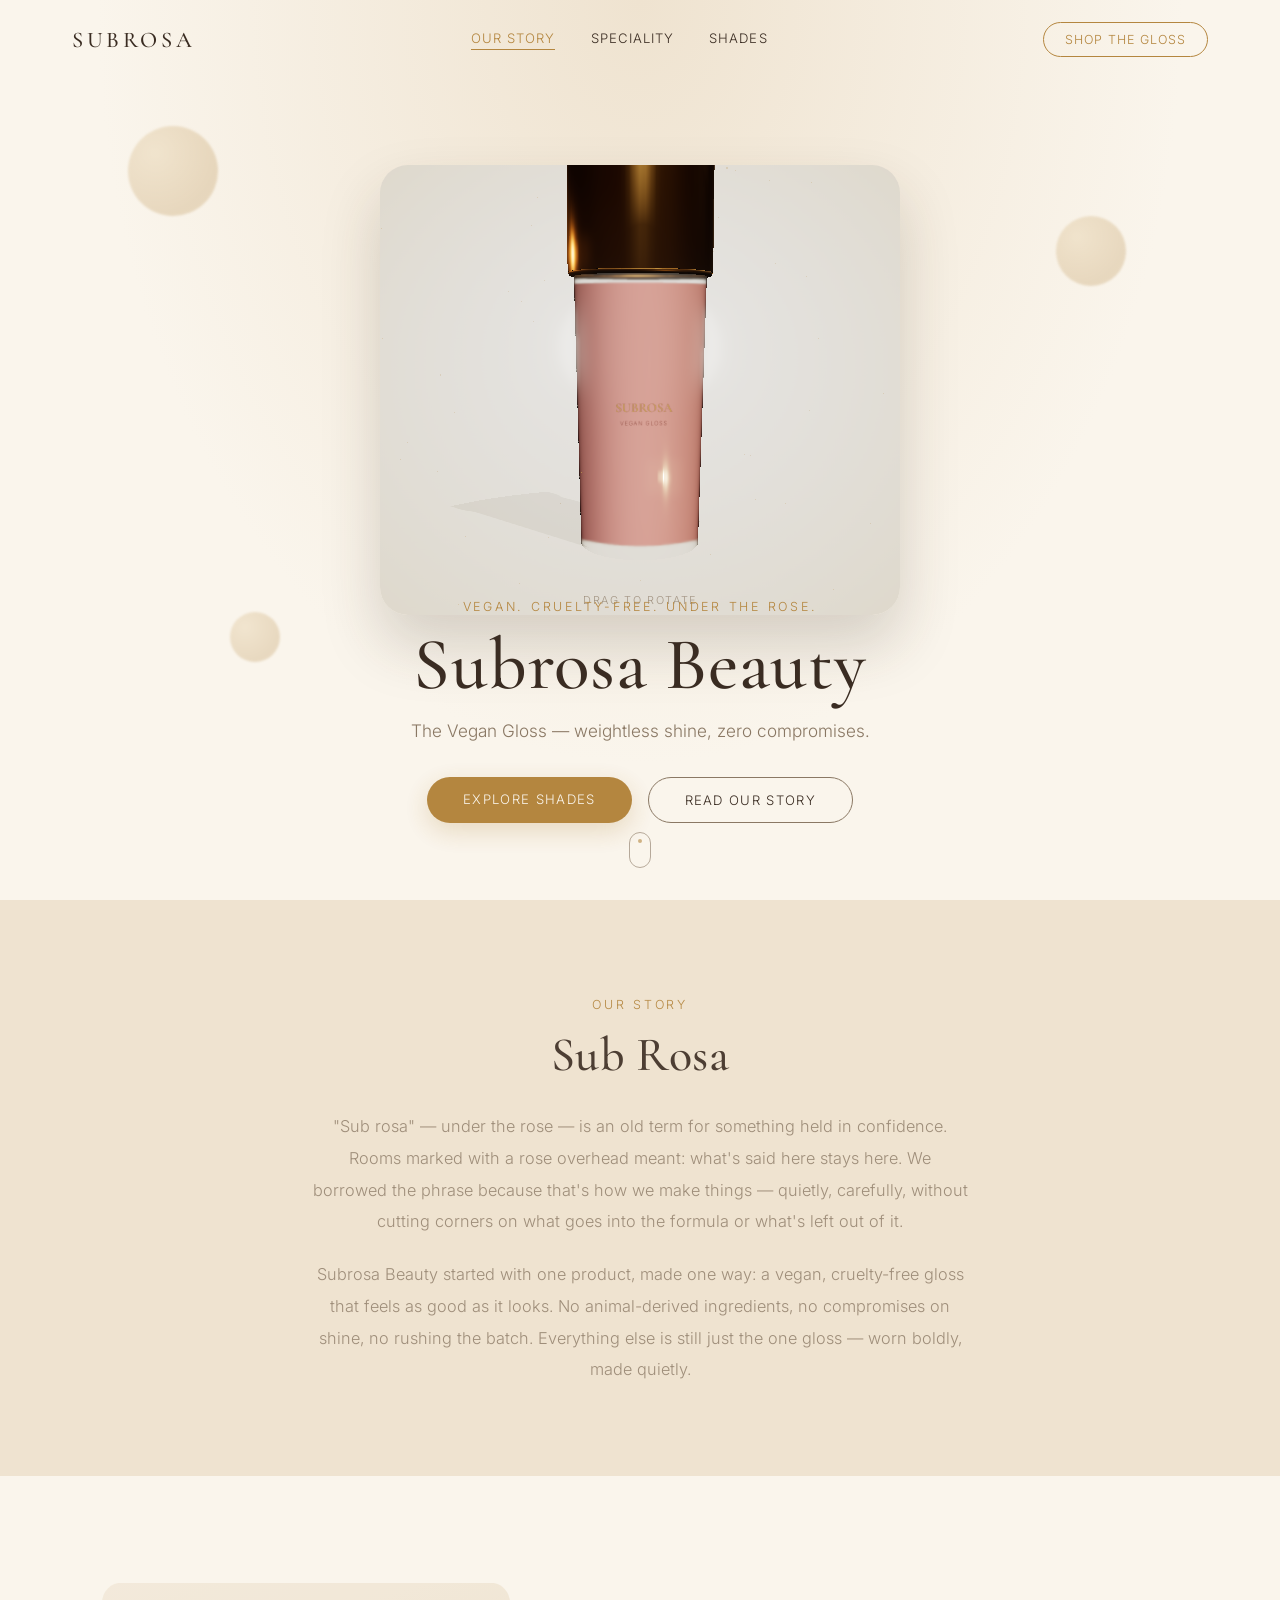
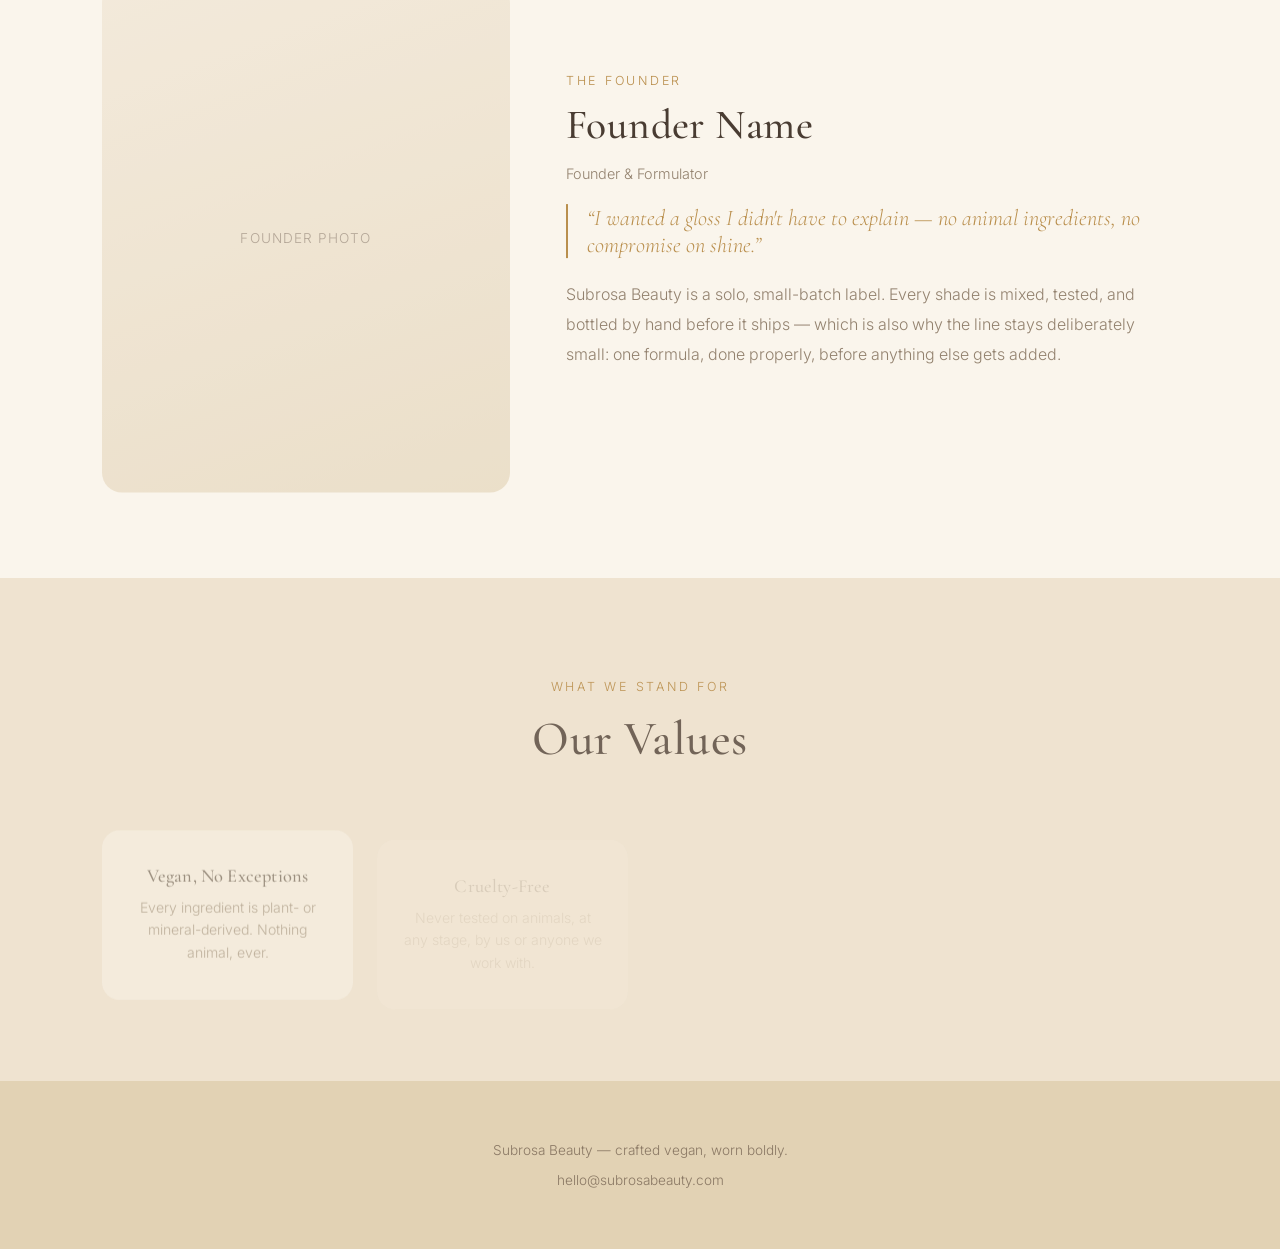
==== commit 4ac3443a: "Rebuild as multi-page site with realistic 3D and interactive shade picker Restructures the single-pa" ====
--- a/index.html
+++ b/index.html
@@ -1,181 +1,122 @@
 <!DOCTYPE html>
 <html lang="en">
 <head>
-<meta charset="UTF-8">
-<meta name="viewport" content="width=device-width, initial-scale=1.0, viewport-fit=cover">
-<title>Lueur — Essence of Light</title>
-<meta name="description" content="Lueur — a luxury lip gloss born from the belief that true beauty needs no filter, only light.">
-<link rel="icon" href="data:image/svg+xml,<svg xmlns=%22http://www.w3.org/2000/svg%22 viewBox=%220 0 100 100%22><text y=%22.9em%22 font-size=%2290%22>💋</text></svg>">
-<link rel="preconnect" href="https://fonts.googleapis.com">
-<link rel="preconnect" href="https://fonts.gstatic.com" crossorigin>
-<link href="https://fonts.googleapis.com/css2?family=Cormorant+Garamond:ital,wght@0,300;0,400;0,500;0,600;1,400&family=Marcellus&family=Jost:wght@300;400;500;600&display=swap" rel="stylesheet">
-<link rel="stylesheet" href="css/style.css">
+  <meta charset="UTF-8" />
+  <meta name="viewport" content="width=device-width, initial-scale=1.0" />
+  <title>Subrosa Beauty — Our Story</title>
+  <meta name="description" content="Subrosa Beauty — a vegan, cruelty-free lip gloss brand. Our story, under the rose." />
+
+  <link rel="preconnect" href="https://fonts.googleapis.com" />
+  <link rel="preconnect" href="https://fonts.gstatic.com" crossorigin />
+  <link href="https://fonts.googleapis.com/css2?family=Cormorant+Garamond:ital,wght@0,400;0,500;0,600;1,500&family=Inter:wght@300;400;500;600&display=swap" rel="stylesheet" />
+
+  <link rel="stylesheet" href="assets/css/style.css" />
+
+  <script>
+    const SUBROSA_BASE = "./";
+    const SUBROSA_PAGE = "story";
+  </script>
+
+  <script type="importmap">
+    {
+      "imports": {
+        "three": "./assets/vendor/three/three.module.js",
+        "three/addons/": "./assets/vendor/three/addons/"
+      }
+    }
+  </script>
 </head>
 <body>
 
-<!-- Loader -->
-<div id="loader" aria-hidden="true">
-  <div class="loader-mark">Lueur</div>
-  <div class="loader-bar"><span></span></div>
-</div>
+  <!-- ============ NAV ============ -->
+  <header class="nav" id="nav">
+    <div class="nav__inner">
+      <a class="logo" href="./" id="logo-link">
+        <img class="logo__img" id="logo-img" alt="Subrosa Beauty logo" />
+        <span class="logo__text" id="logo-text"></span>
+      </a>
+      <nav class="nav__links" id="nav-links"></nav>
+      <a class="nav__cta" id="nav-cta" href="shades/"></a>
+      <button class="nav__burger" id="nav-burger" aria-label="Toggle menu">
+        <span></span><span></span><span></span>
+      </button>
+    </div>
+    <nav class="nav__mobile" id="nav-mobile"></nav>
+  </header>
 
-<!-- Side Navigation -->
-<nav class="side-nav" aria-label="Page navigation">
-  <div class="page-counter"><span id="counter-current">01</span><span class="counter-sep">/</span><span id="counter-total">04</span></div>
-  <ul class="nav-dots">
-    <li><button class="dot active" data-target="0" aria-label="Go to Brand Story"><span></span><em>Brand Story</em></button></li>
-    <li><button class="dot" data-target="1" aria-label="Go to About the Gloss"><span></span><em>About the Gloss</em></button></li>
-    <li><button class="dot" data-target="2" aria-label="Go to Shades Collection"><span></span><em>Shades</em></button></li>
-    <li><button class="dot" data-target="3" aria-label="Go to Shop Now"><span></span><em>Shop Now</em></button></li>
-  </ul>
-</nav>
+  <!-- ============ HERO / 3D ============ -->
+  <section class="hero" id="top">
+    <div class="hero__decor" aria-hidden="true">
+      <span class="floaty floaty--1"></span>
+      <span class="floaty floaty--2"></span>
+      <span class="floaty floaty--3"></span>
+    </div>
 
-<div class="wordmark-fixed">LUEUR</div>
+    <div class="hero__scene" id="hero-scene">
+      <canvas id="gloss-canvas"></canvas>
+      <div class="hero__hint">drag to rotate</div>
+    </div>
 
-<main id="scroll-container">
+    <div class="hero__copy" id="hero-copy">
+      <p class="eyebrow" id="hero-eyebrow"></p>
+      <h1 class="headline" id="hero-headline"></h1>
+      <p class="subheadline" id="hero-tagline"></p>
+      <div class="hero__actions">
+        <a class="btn btn--primary" id="hero-cta-primary" href="shades/"></a>
+        <a class="btn btn--ghost" id="hero-cta-secondary" href="#narrative"></a>
+      </div>
+    </div>
 
-  <!-- PAGE 1 — BRAND STORY -->
-  <section class="page page--story" id="page-0" data-index="0">
-    <div class="story-bg">
-      <div class="glow glow--1"></div>
-      <div class="glow glow--2"></div>
-      <canvas id="particles-canvas"></canvas>
-    </div>
-    <div class="page-inner story-inner">
-      <p class="eyebrow reveal">Luxury Lip Gloss</p>
-      <h1 class="brand-name shimmer reveal">Lueur</h1>
-      <p class="brand-motto reveal">Essence&nbsp;of&nbsp;Light</p>
-      <p class="brand-philosophy reveal">
-        Lueur is luminosity distilled — a gloss born from the belief that true beauty needs
-        no filter, only light. Each formula is hand-poured in small batches, blending rare
-        botanical oils with a whisper of gold shimmer. This is not makeup. This is radiance, bottled.
-      </p>
-      <button class="scroll-cue" id="scroll-cue" aria-label="Scroll to explore">
-        <span>Discover</span>
-        <svg width="22" height="34" viewBox="0 0 22 34" fill="none">
-          <rect x="1" y="1" width="20" height="32" rx="10" stroke="currentColor" stroke-width="1.2"/>
-          <circle class="cue-dot" cx="11" cy="10" r="2.6" fill="currentColor"/>
-        </svg>
-        <svg class="chevron" width="16" height="9" viewBox="0 0 16 9" fill="none"><path d="M1 1L8 8L15 1" stroke="currentColor" stroke-width="1.4" stroke-linecap="round"/></svg>
-      </button>
+    <div class="hero__scroll" aria-hidden="true"><span></span></div>
+  </section>
+
+  <!-- ============ NARRATIVE ============ -->
+  <section class="narrative" id="narrative">
+    <div class="section__inner narrative__inner">
+      <p class="eyebrow reveal" id="narrative-eyebrow"></p>
+      <h2 class="section__heading reveal" id="narrative-heading"></h2>
+      <div class="narrative__body reveal" id="narrative-body"></div>
     </div>
   </section>
 
-  <!-- PAGE 2 — ABOUT THE GLOSS -->
-  <section class="page page--about" id="page-1" data-index="1">
-    <div class="page-inner about-inner">
-      <div class="about-copy">
-        <p class="eyebrow reveal">The Formula</p>
-        <h2 class="section-title reveal">Crafted Perfection</h2>
-        <p class="about-story reveal">
-          Every Lueur gloss begins with an obsession for light. Our chemists spent three years
-          perfecting a base that feels weightless yet performs like armor — a formula that moves
-          with your lips instead of sitting on them. We infuse each batch with cold-pressed jojoba
-          oil, vitamin E, and a micro-fine pearl complex sourced from sustainable studios in Grasse,
-          France. The result is a gloss that catches light from every angle without a single grain
-          of grit or a trace of stickiness. Inspired by candlelit dinners and golden-hour skin, Lueur
-          was designed for the woman who wants her lips to look lit from within — not painted on.
-          It's the difference between wearing gloss and glowing.
-        </p>
-        <ul class="benefits reveal">
-          <li><span class="benefit-num">12+</span><div><strong>Hours of Wear</strong><p>All-day radiance that survives coffee, kisses &amp; conversation.</p></div></li>
-          <li><span class="benefit-num">V</span><div><strong>Vegan &amp; Cruelty-Free</strong><p>100% plant-derived, never tested on animals.</p></div></li>
-          <li><span class="benefit-num">✦</span><div><strong>Luminous, Non-Sticky Finish</strong><p>High-shine mirror gloss with a weightless feel.</p></div></li>
-          <li><span class="benefit-num">✿</span><div><strong>Botanical Infusion</strong><p>Jojoba oil &amp; vitamin E nourish while you shine.</p></div></li>
-        </ul>
+  <!-- ============ FOUNDER ============ -->
+  <section class="founder">
+    <div class="section__inner founder__inner">
+      <div class="founder__photo-wrap reveal">
+        <img id="founder-photo" alt="Subrosa Beauty founder" />
       </div>
-      <div class="about-product">
-        <div class="bottle-stage" id="bottle-stage">
-          <canvas id="bottle-canvas"></canvas>
-        </div>
-        <p class="drag-hint"><span>↔</span> Move to rotate</p>
+      <div class="founder__copy reveal">
+        <p class="eyebrow" id="founder-eyebrow"></p>
+        <h2 id="founder-name"></h2>
+        <p class="founder__title" id="founder-title"></p>
+        <p class="founder__quote" id="founder-quote"></p>
+        <p class="founder__bio" id="founder-bio"></p>
       </div>
     </div>
   </section>
 
-  <!-- PAGE 3 — SHADES COLLECTION -->
-  <section class="page page--shades" id="page-2" data-index="2">
-    <div class="page-inner shades-inner">
-      <p class="eyebrow reveal">The Palette</p>
-      <h2 class="section-title reveal">Our Signature Collection</h2>
-      <p class="section-sub reveal">Six luminous shades, each poured to flatter every skin tone — from sheer glass to full pigment.</p>
-
-      <div class="shade-grid reveal">
-        <button class="shade-card" style="--shade:#d9a9ac;--shade-dark:#b97e82;">
-          <span class="shade-circle"></span>
-          <span class="shade-name">Radiant Rose</span>
-          <span class="shade-desc">Soft pink with a pearl finish</span>
-        </button>
-        <button class="shade-card" style="--shade:#c98a4b;--shade-dark:#9c6631;">
-          <span class="shade-circle"></span>
-          <span class="shade-name">Amber Glow</span>
-          <span class="shade-desc">Warm honey bronze shimmer</span>
-        </button>
-        <button class="shade-card" style="--shade:#dab6a3;--shade-dark:#b4907d;">
-          <span class="shade-circle"></span>
-          <span class="shade-name">Blush Nude</span>
-          <span class="shade-desc">Your-lips-but-better nude</span>
-        </button>
-        <button class="shade-card" style="--shade:#e0a3ab;--shade-dark:#c17b85;">
-          <span class="shade-circle"></span>
-          <span class="shade-name">Rosé Petal</span>
-          <span class="shade-desc">Cool-toned rose with subtle sparkle</span>
-        </button>
-        <button class="shade-card" style="--shade:#b5651d;--shade-dark:#8a4c14;">
-          <span class="shade-circle"></span>
-          <span class="shade-name">Copper Kiss</span>
-          <span class="shade-desc">Rich copper with golden flecks</span>
-        </button>
-        <button class="shade-card" style="--shade:#a13d4c;--shade-dark:#7a2c38;">
-          <span class="shade-circle"></span>
-          <span class="shade-name">Sheer Ruby</span>
-          <span class="shade-desc">Translucent wine-red tint</span>
-        </button>
-      </div>
+  <!-- ============ VALUES ============ -->
+  <section class="values">
+    <div class="section__inner">
+      <p class="eyebrow reveal" id="values-eyebrow" style="text-align:center"></p>
+      <h2 class="section__heading reveal" id="values-heading"></h2>
+      <div class="value-grid" id="values-grid"></div>
     </div>
   </section>
 
-  <!-- PAGE 4 — SHOP NOW -->
-  <section class="page page--shop" id="page-3" data-index="3">
-    <div class="page-inner shop-inner">
-      <p class="eyebrow eyebrow--dark reveal">Limited Batch</p>
-      <h2 class="shop-title reveal">Ready to Glow?</h2>
-      <p class="shop-copy reveal">
-        Lueur isn't just a gloss — it's a ritual of radiance. Join thousands who've made the
-        switch to luxury that performs as beautifully as it feels. Your glow is waiting.
-      </p>
+  <!-- ============ FOOTER ============ -->
+  <footer class="footer">
+    <p id="footer-note"></p>
+    <p><a id="footer-email" href="#"></a></p>
+    <div class="footer__social" id="footer-social"></div>
+  </footer>
 
-      <div class="stats-grid reveal">
-        <div class="stat-card"><span class="stat-value">12+</span><span class="stat-label">Hours of Wear</span></div>
-        <div class="stat-card"><span class="stat-value">6</span><span class="stat-label">Signature Shades</span></div>
-        <div class="stat-card"><span class="stat-value">100%</span><span class="stat-label">Vegan &amp; Cruelty-Free</span></div>
-        <div class="stat-card"><span class="stat-value">$32</span><span class="stat-label">Free Shipping $50+</span></div>
-      </div>
-
-      <a class="cta-button reveal" href="https://shop.lueurbeauty.com" target="_blank" rel="noopener noreferrer">
-        <span>Shop Lueur Collection</span>
-      </a>
-
-      <ul class="trust-badges reveal">
-        <li>Free shipping over $50</li>
-        <li>30-day returns</li>
-        <li>Cruelty-free certified</li>
-        <li>4.9★ · 2,300+ reviews</li>
-      </ul>
-    </div>
-  </section>
-
-</main>
-
-<script type="importmap">
-{
-  "imports": {
-    "three": "./js/vendor/three/build/three.module.js",
-    "three/addons/": "./js/vendor/three/examples/jsm/"
-  }
-}
-</script>
-<script type="module" src="js/bottle3d.js"></script>
-<script src="js/main.js"></script>
+  <script src="assets/vendor/gsap/gsap.min.js"></script>
+  <script src="assets/vendor/gsap/ScrollTrigger.min.js"></script>
+  <script src="assets/js/config.js"></script>
+  <script src="assets/js/chrome.js"></script>
+  <script src="assets/js/content-story.js"></script>
+  <script type="module" src="assets/js/scene-hero.js"></script>
+  <script src="assets/js/animations.js"></script>
 </body>
 </html>
--- a/assets/css/style.css
+++ b/assets/css/style.css
@@ -0,0 +1,642 @@
+:root {
+  --cream: #faf5ec;
+  --beige: #efe3d0;
+  --beige-dark: #e2d2b4;
+  --gold: #b4863f;
+  --gold-light: #d9b87c;
+  --ink: #3a2c22;
+  --ink-muted: #8a7864;
+}
+
+* { box-sizing: border-box; }
+
+html { scroll-behavior: smooth; }
+
+body {
+  margin: 0;
+  background: var(--cream);
+  color: var(--ink);
+  font-family: "Inter", sans-serif;
+  font-weight: 300;
+  overflow-x: hidden;
+}
+
+h1, h2, h3, h4, .logo__text {
+  font-family: "Cormorant Garamond", serif;
+  font-weight: 500;
+  letter-spacing: 0.01em;
+  margin: 0;
+  color: var(--ink);
+}
+
+a { color: inherit; text-decoration: none; }
+ul { margin: 0; padding: 0; list-style: none; }
+button { font: inherit; cursor: pointer; border: none; background: none; }
+
+.section__inner {
+  max-width: 1140px;
+  margin: 0 auto;
+  padding: 6rem 2rem;
+}
+
+.eyebrow {
+  font-size: 0.78rem;
+  letter-spacing: 0.22em;
+  text-transform: uppercase;
+  color: var(--gold);
+  margin: 0 0 0.75rem;
+  text-align: center;
+}
+
+.section__heading {
+  font-size: clamp(2.1rem, 4.5vw, 3rem);
+  text-align: center;
+}
+
+.section__sub {
+  max-width: 560px;
+  margin: 1rem auto 0;
+  text-align: center;
+  color: var(--ink-muted);
+  line-height: 1.7;
+}
+
+.products .section__inner > .eyebrow,
+.products .section__inner > .section__heading {
+  text-align: center;
+}
+
+.btn {
+  display: inline-block;
+  padding: 0.9rem 2.25rem;
+  border-radius: 999px;
+  font-size: 0.82rem;
+  letter-spacing: 0.1em;
+  text-transform: uppercase;
+  transition: transform 0.25s ease, background 0.25s ease, color 0.25s ease, box-shadow 0.25s ease;
+}
+
+.btn--primary {
+  background: var(--gold);
+  color: var(--cream);
+  box-shadow: 0 8px 24px rgba(180, 134, 63, 0.25);
+}
+
+.btn--primary:hover {
+  transform: translateY(-2px);
+  box-shadow: 0 12px 28px rgba(180, 134, 63, 0.35);
+}
+
+.btn--ghost {
+  border: 1px solid var(--ink-muted);
+  color: var(--ink);
+}
+
+.btn--ghost:hover {
+  border-color: var(--gold);
+  color: var(--gold);
+  transform: translateY(-2px);
+}
+
+/* .reveal elements are shown by default; animations.js hides them at runtime
+   and animates them in on scroll, so content stays visible if JS fails. */
+
+/* ============ NAV ============ */
+.nav {
+  position: fixed;
+  top: 0; left: 0; right: 0;
+  z-index: 30;
+  background: transparent;
+  transition: background 0.35s ease, box-shadow 0.35s ease, padding 0.35s ease;
+}
+
+.nav.is-scrolled {
+  background: rgba(250, 245, 236, 0.9);
+  backdrop-filter: blur(10px);
+  box-shadow: 0 1px 0 rgba(58, 44, 34, 0.06);
+}
+
+.nav__inner {
+  max-width: 1200px;
+  margin: 0 auto;
+  padding: 1.4rem 2rem;
+  display: flex;
+  align-items: center;
+  justify-content: space-between;
+  gap: 2rem;
+}
+
+.logo { display: flex; align-items: center; gap: 0.6rem; }
+.logo__img { height: 30px; width: auto; display: none; }
+.logo__text { font-size: 1.4rem; letter-spacing: 0.16em; color: var(--ink); }
+
+.nav__links {
+  display: flex;
+  gap: 2.2rem;
+  flex: 1;
+  justify-content: center;
+}
+
+.nav__links a {
+  font-size: 0.82rem;
+  letter-spacing: 0.08em;
+  text-transform: uppercase;
+  color: var(--ink);
+  position: relative;
+  padding-bottom: 4px;
+}
+
+.nav__links a::after {
+  content: "";
+  position: absolute;
+  left: 0; right: 0; bottom: 0;
+  height: 1px;
+  background: var(--gold);
+  transform: scaleX(0);
+  transform-origin: left;
+  transition: transform 0.25s ease;
+}
+
+.nav__links a:hover::after { transform: scaleX(1); }
+.nav__links a.is-active { color: var(--gold); }
+.nav__links a.is-active::after { transform: scaleX(1); }
+.nav__mobile a.is-active { color: var(--gold); }
+
+.nav__cta {
+  border: 1px solid var(--gold);
+  color: var(--gold);
+  padding: 0.55rem 1.3rem;
+  border-radius: 999px;
+  font-size: 0.78rem;
+  letter-spacing: 0.08em;
+  text-transform: uppercase;
+  white-space: nowrap;
+  transition: background 0.25s ease, color 0.25s ease;
+}
+
+.nav__cta:hover { background: var(--gold); color: var(--cream); }
+
+.nav__burger {
+  display: none;
+  flex-direction: column;
+  gap: 5px;
+  padding: 0.4rem;
+}
+
+.nav__burger span {
+  width: 22px;
+  height: 1.5px;
+  background: var(--ink);
+  display: block;
+}
+
+.nav__mobile {
+  display: none;
+  flex-direction: column;
+  gap: 0.25rem;
+  padding: 0 2rem 1.5rem;
+  background: var(--cream);
+}
+
+.nav__mobile a {
+  padding: 0.75rem 0;
+  font-size: 0.95rem;
+  letter-spacing: 0.05em;
+  border-bottom: 1px solid var(--beige-dark);
+}
+
+@media (max-width: 860px) {
+  .nav__links, .nav__cta { display: none; }
+  .nav__burger { display: flex; }
+  .nav.is-open .nav__mobile { display: flex; }
+}
+
+/* ============ HERO ============ */
+.hero {
+  position: relative;
+  min-height: 100svh;
+  display: flex;
+  flex-direction: column;
+  align-items: center;
+  justify-content: center;
+  padding: 7rem 1.5rem 3rem;
+  text-align: center;
+  overflow: hidden;
+  background: radial-gradient(ellipse at 50% 0%, var(--beige) 0%, var(--cream) 60%);
+}
+
+.hero__decor { position: absolute; inset: 0; pointer-events: none; z-index: 0; }
+
+.floaty {
+  position: absolute;
+  border-radius: 50%;
+  background: radial-gradient(circle at 30% 30%, var(--gold-light), var(--gold) 70%);
+  opacity: 0.25;
+  filter: blur(1px);
+  animation: drift 9s ease-in-out infinite;
+}
+.floaty--1 { width: 90px; height: 90px; top: 14%; left: 10%; animation-delay: 0s; }
+.floaty--2 { width: 50px; height: 50px; top: 68%; left: 18%; animation-delay: 1.5s; }
+.floaty--3 { width: 70px; height: 70px; top: 24%; right: 12%; animation-delay: 3s; }
+
+@keyframes drift {
+  0%, 100% { transform: translateY(0) translateX(0); }
+  50% { transform: translateY(-24px) translateX(12px); }
+}
+
+.hero__scene {
+  position: relative;
+  width: min(520px, 88vw);
+  height: min(520px, 50vh);
+  touch-action: none;
+  z-index: 1;
+}
+
+#gloss-canvas {
+  width: 100%; height: 100%; display: block; cursor: grab;
+  border-radius: 28px;
+  box-shadow: 0 30px 60px rgba(58, 44, 34, 0.18);
+}
+#gloss-canvas:active { cursor: grabbing; }
+
+.hero__hint {
+  position: absolute;
+  bottom: 0.5rem;
+  left: 50%;
+  transform: translateX(-50%);
+  font-size: 0.68rem;
+  letter-spacing: 0.15em;
+  text-transform: uppercase;
+  color: var(--ink-muted);
+  opacity: 0.7;
+  pointer-events: none;
+}
+
+.hero__copy { max-width: 600px; margin-top: 0.5rem; z-index: 1; }
+
+.headline {
+  font-size: clamp(2.6rem, 7vw, 4.6rem);
+  line-height: 1.05;
+}
+
+.subheadline {
+  color: var(--ink-muted);
+  font-size: 1.08rem;
+  margin: 1.1rem 0 2.2rem;
+}
+
+.hero__actions {
+  display: flex;
+  gap: 1rem;
+  justify-content: center;
+  flex-wrap: wrap;
+}
+
+.hero__scroll {
+  position: absolute;
+  bottom: 2rem;
+  left: 50%;
+  transform: translateX(-50%);
+  width: 22px;
+  height: 36px;
+  border: 1px solid var(--ink-muted);
+  border-radius: 12px;
+  opacity: 0.6;
+}
+.hero__scroll span {
+  position: absolute;
+  top: 6px; left: 50%;
+  width: 4px; height: 4px;
+  margin-left: -2px;
+  border-radius: 50%;
+  background: var(--gold);
+  animation: scrollDot 1.8s ease-in-out infinite;
+}
+@keyframes scrollDot {
+  0% { opacity: 1; top: 6px; }
+  70% { opacity: 0; top: 20px; }
+  100% { opacity: 0; top: 20px; }
+}
+
+/* ============ PRODUCTS ============ */
+.products { background: var(--cream); }
+
+.product-grid {
+  margin-top: 3.5rem;
+  display: grid;
+  grid-template-columns: repeat(3, 1fr);
+  gap: 2rem;
+}
+
+.product-card {
+  background: linear-gradient(160deg, #ffffff, var(--beige) 130%);
+  border: 1px solid var(--beige-dark);
+  border-radius: 20px;
+  padding: 2.4rem 1.8rem;
+  text-align: center;
+  transition: box-shadow 0.35s ease;
+  will-change: transform;
+  transform-style: preserve-3d;
+  perspective: 800px;
+}
+
+.product-card:hover {
+  box-shadow: 0 26px 45px rgba(58, 44, 34, 0.14);
+}
+
+.product-card__swatch {
+  width: 64px;
+  height: 64px;
+  border-radius: 50%;
+  margin: 0 auto 1.4rem;
+  border: 3px solid var(--cream);
+  box-shadow: 0 0 0 1px var(--beige-dark), 0 12px 20px rgba(58, 44, 34, 0.12);
+}
+
+.product-card h3 {
+  font-size: 1.5rem;
+  margin-bottom: 0.5rem;
+}
+
+.product-card p {
+  color: var(--ink-muted);
+  font-size: 0.92rem;
+  line-height: 1.6;
+  min-height: 3.2em;
+}
+
+.product-card__price {
+  color: var(--gold);
+  font-family: "Cormorant Garamond", serif;
+  font-size: 1.3rem;
+  margin: 1rem 0 1.4rem;
+}
+
+.product-card__btn {
+  display: inline-block;
+  padding: 0.6rem 1.6rem;
+  border: 1px solid var(--gold);
+  border-radius: 999px;
+  font-size: 0.75rem;
+  letter-spacing: 0.08em;
+  text-transform: uppercase;
+  color: var(--gold);
+  transition: background 0.25s ease, color 0.25s ease;
+}
+.product-card__btn:hover { background: var(--gold); color: var(--cream); }
+
+@media (max-width: 900px) {
+  .product-grid { grid-template-columns: 1fr; }
+}
+
+/* ============ SUBPAGE HEADER (Speciality / Shades) ============ */
+.page-header {
+  padding: 9rem 2rem 3rem;
+  text-align: center;
+  background: radial-gradient(ellipse at 50% 0%, var(--beige) 0%, var(--cream) 65%);
+}
+.page-header .eyebrow, .page-header h1 { text-align: center; }
+.page-header h1 { font-size: clamp(2.3rem, 5vw, 3.4rem); }
+.page-header p {
+  max-width: 600px;
+  margin: 1rem auto 0;
+  color: var(--ink-muted);
+  line-height: 1.7;
+}
+
+/* ============ NARRATIVE (Our Story) ============ */
+.narrative { background: var(--beige); }
+.narrative__inner { max-width: 720px; text-align: center; }
+.narrative__inner .eyebrow, .narrative__inner h2 { text-align: center; }
+.narrative__body {
+  margin-top: 1.5rem;
+  color: var(--ink-muted);
+  line-height: 1.95;
+  font-size: 1.02rem;
+}
+.narrative__body p { margin: 0 0 1.3rem; }
+.narrative__body p:last-child { margin-bottom: 0; }
+
+/* ============ FOUNDER ============ */
+.founder { background: var(--cream); }
+.founder__inner {
+  display: grid;
+  grid-template-columns: 0.8fr 1.2fr;
+  gap: 3.5rem;
+  align-items: center;
+}
+
+.founder__photo-wrap {
+  aspect-ratio: 4 / 5;
+  border-radius: 20px;
+  overflow: hidden;
+  background: linear-gradient(160deg, var(--beige), var(--beige-dark));
+  position: relative;
+}
+.founder__photo-wrap img { width: 100%; height: 100%; object-fit: cover; display: block; }
+.founder__photo-wrap.is-placeholder img { display: none; }
+.founder__photo-wrap.is-placeholder::after {
+  content: "Founder photo";
+  position: absolute;
+  inset: 0;
+  display: flex;
+  align-items: center;
+  justify-content: center;
+  color: var(--ink-muted);
+  font-size: 0.85rem;
+  letter-spacing: 0.08em;
+  text-transform: uppercase;
+}
+
+.founder__copy .eyebrow { text-align: left; }
+.founder__copy h2 { font-size: clamp(1.9rem, 3.5vw, 2.6rem); text-align: left; margin-bottom: 0.35rem; }
+.founder__title { color: var(--ink-muted); font-size: 0.9rem; margin-bottom: 1.4rem; }
+.founder__quote {
+  font-family: "Cormorant Garamond", serif;
+  font-style: italic;
+  font-size: 1.4rem;
+  color: var(--gold);
+  border-left: 2px solid var(--gold);
+  padding-left: 1.2rem;
+  margin: 0 0 1.4rem;
+}
+.founder__bio { color: var(--ink-muted); line-height: 1.85; }
+
+@media (max-width: 860px) {
+  .founder__inner { grid-template-columns: 1fr; }
+  .founder__copy .eyebrow, .founder__copy h2 { text-align: center; }
+  .founder__quote { border-left: none; border-top: 2px solid var(--gold); padding-left: 0; padding-top: 1rem; text-align: center; }
+  .founder__bio { text-align: center; }
+}
+
+/* ============ VALUES ============ */
+.values { background: var(--beige); }
+
+.value-grid {
+  margin-top: 3.5rem;
+  display: grid;
+  grid-template-columns: repeat(4, 1fr);
+  gap: 1.5rem;
+}
+
+.value-card {
+  background: var(--cream);
+  border-radius: 18px;
+  padding: 2.2rem 1.6rem;
+  text-align: center;
+  transition: transform 0.3s ease, box-shadow 0.3s ease;
+  will-change: transform;
+}
+.value-card:hover { transform: translateY(-6px); box-shadow: 0 20px 34px rgba(58, 44, 34, 0.12); }
+.value-card h3 { font-size: 1.15rem; margin-bottom: 0.6rem; }
+.value-card p { color: var(--ink-muted); font-size: 0.88rem; line-height: 1.6; margin: 0; }
+
+@media (max-width: 900px) { .value-grid { grid-template-columns: 1fr 1fr; } }
+@media (max-width: 560px) { .value-grid { grid-template-columns: 1fr; } }
+
+/* ============ INGREDIENTS (Speciality) ============ */
+.ingredients-section { background: var(--cream); }
+
+.ingredient-grid {
+  margin-top: 3rem;
+  display: grid;
+  grid-template-columns: repeat(3, 1fr);
+  gap: 1.5rem;
+}
+.ingredient-card {
+  background: linear-gradient(160deg, #ffffff, var(--beige) 130%);
+  border: 1px solid var(--beige-dark);
+  border-radius: 18px;
+  padding: 1.8rem;
+  will-change: transform;
+}
+.ingredient-card h3 { font-size: 1.1rem; margin-bottom: 0.5rem; color: var(--gold); }
+.ingredient-card p { color: var(--ink-muted); font-size: 0.9rem; line-height: 1.6; margin: 0; }
+
+@media (max-width: 860px) { .ingredient-grid { grid-template-columns: 1fr 1fr; } }
+@media (max-width: 560px) { .ingredient-grid { grid-template-columns: 1fr; } }
+
+/* ============ FREE FROM ============ */
+.free-from { background: var(--beige); }
+.free-from__inner { max-width: 640px; text-align: center; }
+.free-from__inner .eyebrow, .free-from__inner h2 { text-align: center; }
+.free-from-list {
+  margin-top: 2.5rem;
+  display: grid;
+  grid-template-columns: 1fr 1fr;
+  gap: 0.9rem 2rem;
+  text-align: left;
+}
+.free-from-list li {
+  font-size: 0.95rem;
+  padding-left: 1.6rem;
+  position: relative;
+}
+.free-from-list li::before {
+  content: "—";
+  position: absolute;
+  left: 0;
+  color: var(--gold);
+}
+@media (max-width: 560px) { .free-from-list { grid-template-columns: 1fr; } }
+
+/* ============ RITUAL ============ */
+.ritual { background: var(--cream); }
+.ritual__inner { max-width: 760px; }
+.ritual-list {
+  margin-top: 3rem;
+  display: flex;
+  flex-direction: column;
+  gap: 1.75rem;
+}
+.ritual-step {
+  display: flex;
+  gap: 1.5rem;
+  align-items: flex-start;
+  padding-bottom: 1.75rem;
+  border-bottom: 1px solid rgba(58, 44, 34, 0.08);
+}
+.ritual-step:last-child { border-bottom: none; padding-bottom: 0; }
+.ritual-step__num {
+  font-family: "Cormorant Garamond", serif;
+  font-size: 1.8rem;
+  color: var(--gold);
+  min-width: 2.5rem;
+}
+.ritual-step h3 { font-size: 1.15rem; margin-bottom: 0.35rem; }
+.ritual-step p { color: var(--ink-muted); font-size: 0.92rem; line-height: 1.6; margin: 0; }
+
+/* ============ SHADE PICKER (Shades page) ============ */
+.shade-picker-section { background: var(--beige); }
+
+.shade-picker-section__inner {
+  display: grid;
+  grid-template-columns: 1fr 1fr;
+  gap: 3rem;
+  align-items: center;
+}
+
+.shade-scene { width: 100%; height: min(460px, 50vh); touch-action: none; }
+#shade-canvas {
+  width: 100%; height: 100%; display: block; cursor: grab;
+  border-radius: 24px;
+  box-shadow: 0 24px 50px rgba(58, 44, 34, 0.16);
+}
+#shade-canvas:active { cursor: grabbing; }
+
+.shade-picker__copy .eyebrow, .shade-picker__copy h2 { text-align: left; }
+
+.selected-shade { margin: 1.5rem 0 2rem; }
+.selected-shade h3 { font-size: 1.7rem; margin-bottom: 0.3rem; }
+.selected-shade p { color: var(--ink-muted); margin: 0 0 0.6rem; }
+.selected-shade .selected-shade__price {
+  color: var(--gold);
+  font-family: "Cormorant Garamond", serif;
+  font-size: 1.3rem;
+}
+
+.shade-picker {
+  display: flex;
+  gap: 0.9rem;
+  flex-wrap: wrap;
+}
+
+.swatch {
+  width: 46px;
+  height: 46px;
+  border-radius: 50%;
+  border: 3px solid var(--cream);
+  box-shadow: 0 0 0 1px var(--beige-dark), 0 8px 16px rgba(58, 44, 34, 0.12);
+  cursor: pointer;
+  transition: transform 0.2s ease, box-shadow 0.2s ease;
+  padding: 0;
+}
+.swatch:hover { transform: translateY(-3px); }
+.swatch.is-selected {
+  box-shadow: 0 0 0 2px var(--gold), 0 10px 18px rgba(58, 44, 34, 0.18);
+  transform: translateY(-3px) scale(1.05);
+}
+
+@media (max-width: 860px) {
+  .shade-picker-section__inner { grid-template-columns: 1fr; }
+  .shade-picker__copy .eyebrow, .shade-picker__copy h2 { text-align: center; }
+  .selected-shade, .shade-picker { justify-content: center; text-align: center; }
+  .shade-picker { justify-content: center; }
+}
+
+/* ============ FOOTER ============ */
+.footer {
+  padding: 3rem 1.5rem;
+  text-align: center;
+  color: var(--ink-muted);
+  font-size: 0.85rem;
+  background: var(--beige-dark);
+}
+
+.footer__social {
+  margin-top: 0.75rem;
+  display: flex;
+  gap: 1.25rem;
+  justify-content: center;
+}
+.footer__social a:hover { color: var(--gold); }
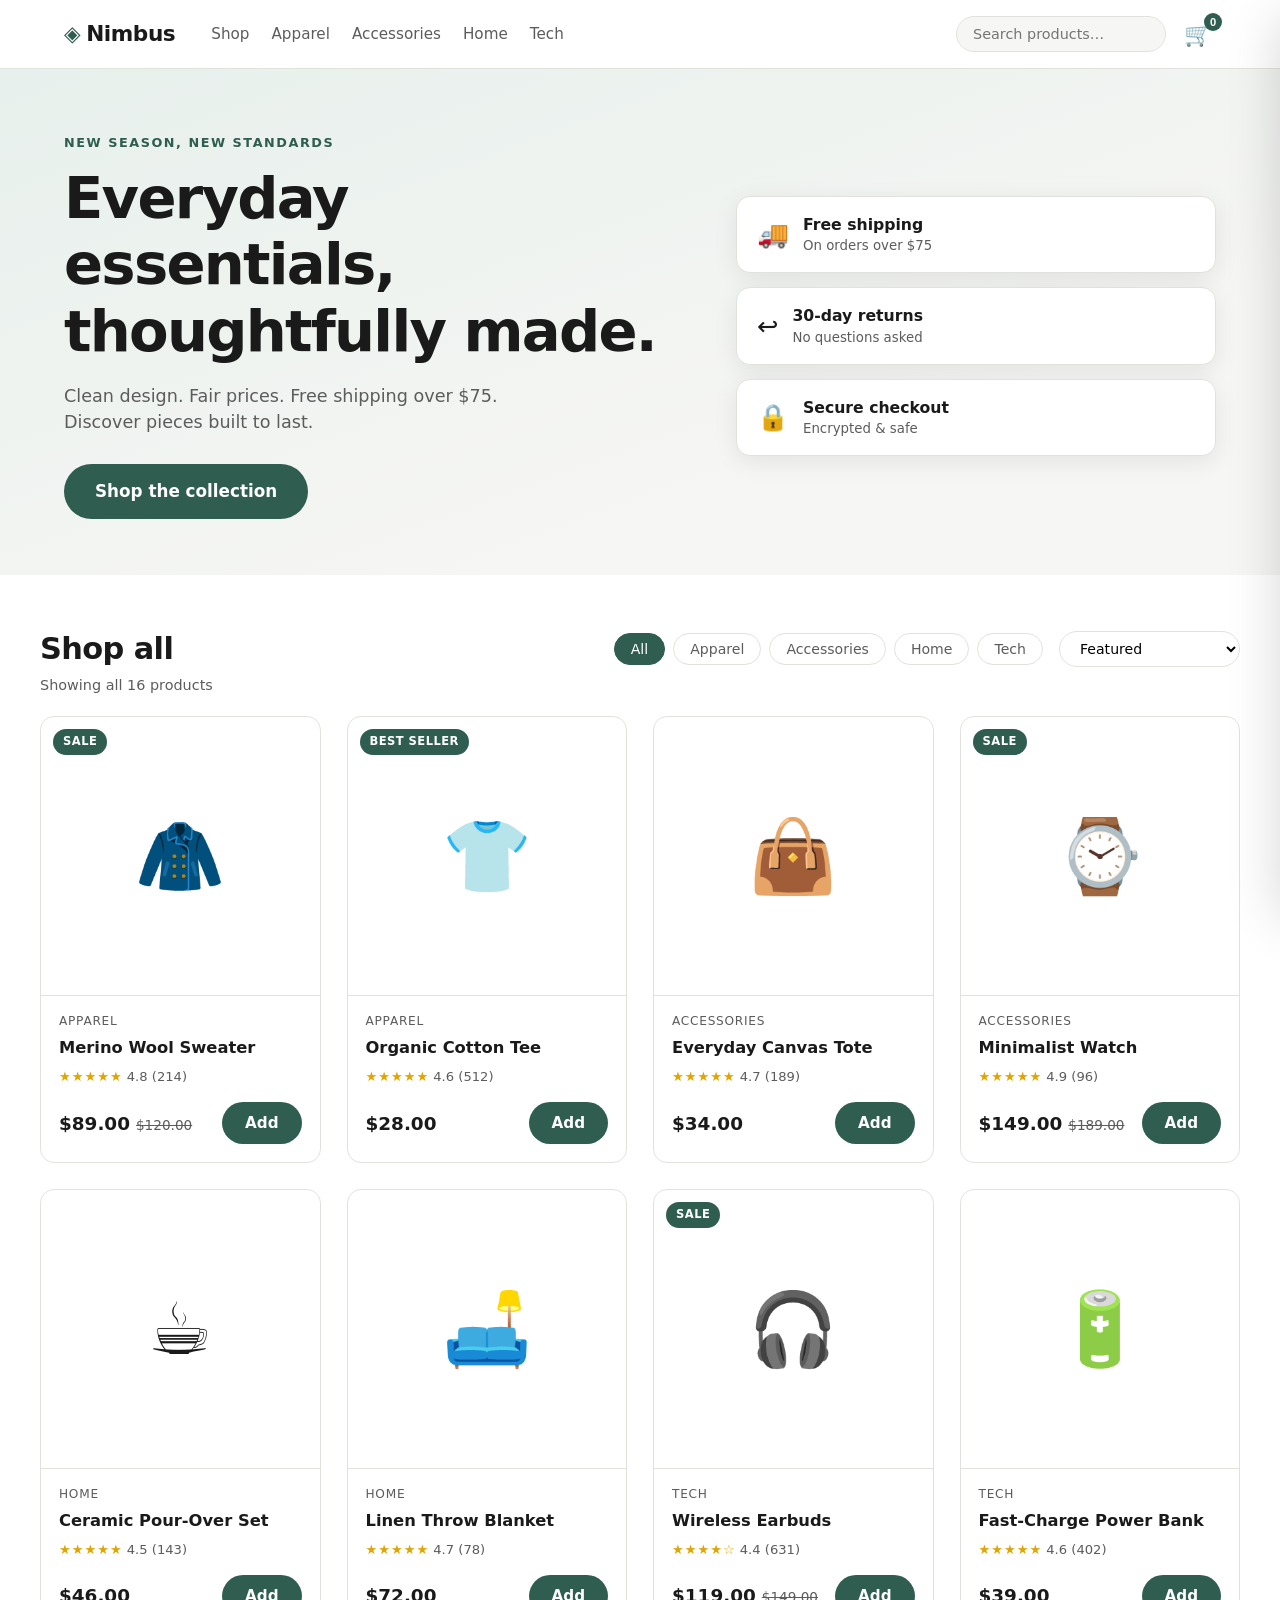
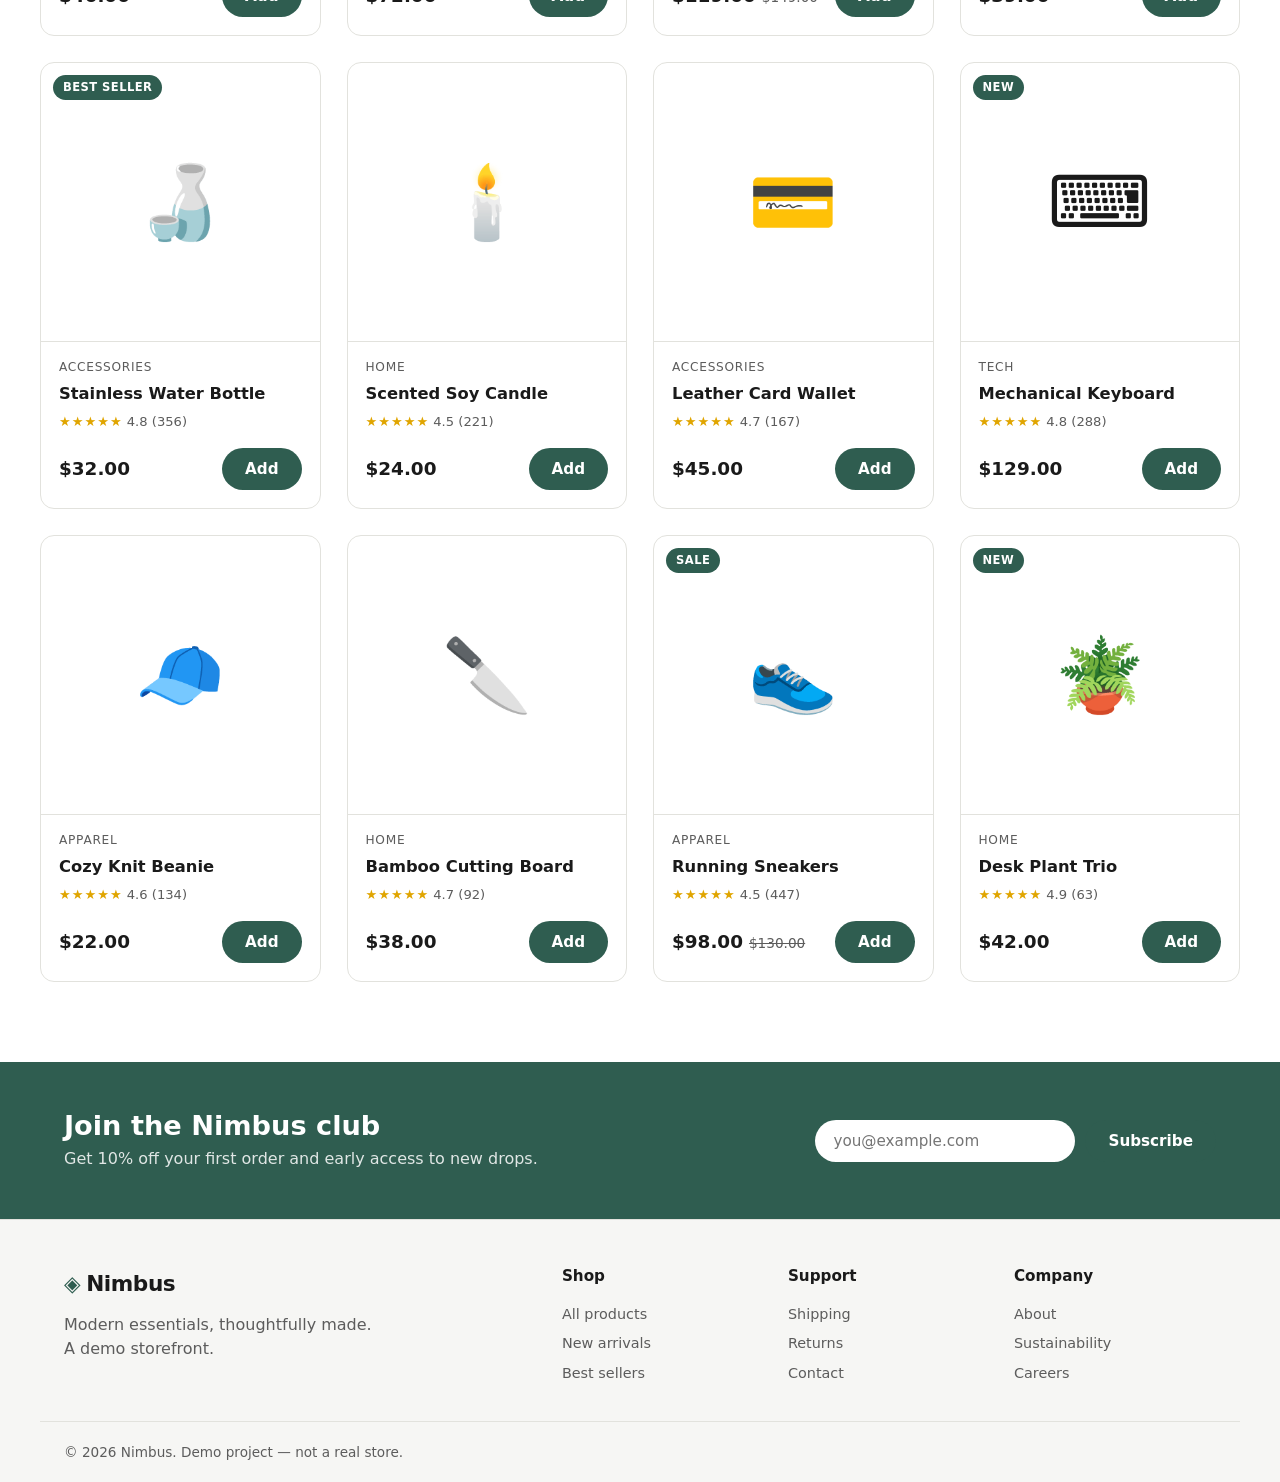
==== commit b91290a0: "Build self-contained ecommerce storefront Add a complete front-end ecommerce site (HTML/CSS/vanilla " ====
--- a/index.html
+++ b/index.html
@@ -3,120 +3,141 @@
 <head>
   <meta charset="UTF-8" />
   <meta name="viewport" content="width=device-width, initial-scale=1.0" />
-  <title>Subrosa Beauty — Our Story</title>
-  <meta name="description" content="Subrosa Beauty — a vegan, cruelty-free lip gloss brand. Our story, under the rose." />
-
+  <title>Nimbus — Modern Essentials</title>
+  <meta name="description" content="Nimbus is a demo ecommerce storefront for modern lifestyle essentials." />
   <link rel="preconnect" href="https://fonts.googleapis.com" />
-  <link rel="preconnect" href="https://fonts.gstatic.com" crossorigin />
-  <link href="https://fonts.googleapis.com/css2?family=Cormorant+Garamond:ital,wght@0,400;0,500;0,600;1,500&family=Inter:wght@300;400;500;600&display=swap" rel="stylesheet" />
-
-  <link rel="stylesheet" href="assets/css/style.css" />
-
-  <script>
-    const SUBROSA_BASE = "./";
-    const SUBROSA_PAGE = "story";
-  </script>
-
-  <script type="importmap">
-    {
-      "imports": {
-        "three": "./assets/vendor/three/three.module.js",
-        "three/addons/": "./assets/vendor/three/addons/"
-      }
-    }
-  </script>
+  <link rel="stylesheet" href="css/styles.css" />
+  <link rel="icon" href="data:image/svg+xml,<svg xmlns='http://www.w3.org/2000/svg' viewBox='0 0 100 100'><text y='.9em' font-size='90'>🛍️</text></svg>" />
 </head>
 <body>
+  <!-- Header -->
+  <header class="site-header">
+    <div class="container header-inner">
+      <a href="index.html" class="logo" aria-label="Nimbus home">
+        <span class="logo-mark">◈</span> Nimbus
+      </a>
 
-  <!-- ============ NAV ============ -->
-  <header class="nav" id="nav">
-    <div class="nav__inner">
-      <a class="logo" href="./" id="logo-link">
-        <img class="logo__img" id="logo-img" alt="Subrosa Beauty logo" />
-        <span class="logo__text" id="logo-text"></span>
-      </a>
-      <nav class="nav__links" id="nav-links"></nav>
-      <a class="nav__cta" id="nav-cta" href="shades/"></a>
-      <button class="nav__burger" id="nav-burger" aria-label="Toggle menu">
-        <span></span><span></span><span></span>
-      </button>
+      <nav class="main-nav" aria-label="Primary">
+        <a href="#shop" data-filter-link="all">Shop</a>
+        <a href="#shop" data-filter-link="Apparel">Apparel</a>
+        <a href="#shop" data-filter-link="Accessories">Accessories</a>
+        <a href="#shop" data-filter-link="Home">Home</a>
+        <a href="#shop" data-filter-link="Tech">Tech</a>
+      </nav>
+
+      <div class="header-actions">
+        <div class="search-box">
+          <input type="search" id="search-input" placeholder="Search products…" aria-label="Search products" />
+        </div>
+        <button class="cart-btn" id="cart-toggle" aria-label="Open cart">
+          🛒
+          <span class="cart-count" id="cart-count">0</span>
+        </button>
+      </div>
     </div>
-    <nav class="nav__mobile" id="nav-mobile"></nav>
   </header>
 
-  <!-- ============ HERO / 3D ============ -->
-  <section class="hero" id="top">
-    <div class="hero__decor" aria-hidden="true">
-      <span class="floaty floaty--1"></span>
-      <span class="floaty floaty--2"></span>
-      <span class="floaty floaty--3"></span>
-    </div>
-
-    <div class="hero__scene" id="hero-scene">
-      <canvas id="gloss-canvas"></canvas>
-      <div class="hero__hint">drag to rotate</div>
-    </div>
-
-    <div class="hero__copy" id="hero-copy">
-      <p class="eyebrow" id="hero-eyebrow"></p>
-      <h1 class="headline" id="hero-headline"></h1>
-      <p class="subheadline" id="hero-tagline"></p>
-      <div class="hero__actions">
-        <a class="btn btn--primary" id="hero-cta-primary" href="shades/"></a>
-        <a class="btn btn--ghost" id="hero-cta-secondary" href="#narrative"></a>
+  <!-- Hero -->
+  <section class="hero">
+    <div class="container hero-inner">
+      <div class="hero-copy">
+        <p class="eyebrow">New season, new standards</p>
+        <h1>Everyday essentials,<br />thoughtfully made.</h1>
+        <p class="hero-sub">Clean design. Fair prices. Free shipping over $75. Discover pieces built to last.</p>
+        <a href="#shop" class="btn btn-primary btn-lg">Shop the collection</a>
       </div>
-    </div>
-
-    <div class="hero__scroll" aria-hidden="true"><span></span></div>
-  </section>
-
-  <!-- ============ NARRATIVE ============ -->
-  <section class="narrative" id="narrative">
-    <div class="section__inner narrative__inner">
-      <p class="eyebrow reveal" id="narrative-eyebrow"></p>
-      <h2 class="section__heading reveal" id="narrative-heading"></h2>
-      <div class="narrative__body reveal" id="narrative-body"></div>
-    </div>
-  </section>
-
-  <!-- ============ FOUNDER ============ -->
-  <section class="founder">
-    <div class="section__inner founder__inner">
-      <div class="founder__photo-wrap reveal">
-        <img id="founder-photo" alt="Subrosa Beauty founder" />
-      </div>
-      <div class="founder__copy reveal">
-        <p class="eyebrow" id="founder-eyebrow"></p>
-        <h2 id="founder-name"></h2>
-        <p class="founder__title" id="founder-title"></p>
-        <p class="founder__quote" id="founder-quote"></p>
-        <p class="founder__bio" id="founder-bio"></p>
+      <div class="hero-badges">
+        <div class="badge-card"><span>🚚</span><strong>Free shipping</strong><small>On orders over $75</small></div>
+        <div class="badge-card"><span>↩️</span><strong>30-day returns</strong><small>No questions asked</small></div>
+        <div class="badge-card"><span>🔒</span><strong>Secure checkout</strong><small>Encrypted &amp; safe</small></div>
       </div>
     </div>
   </section>
 
-  <!-- ============ VALUES ============ -->
-  <section class="values">
-    <div class="section__inner">
-      <p class="eyebrow reveal" id="values-eyebrow" style="text-align:center"></p>
-      <h2 class="section__heading reveal" id="values-heading"></h2>
-      <div class="value-grid" id="values-grid"></div>
+  <!-- Shop -->
+  <main class="container" id="shop">
+    <div class="shop-header">
+      <h2>Shop all</h2>
+      <div class="shop-controls">
+        <div class="filters" id="category-filters" role="group" aria-label="Filter by category"></div>
+        <select id="sort-select" aria-label="Sort products">
+          <option value="featured">Featured</option>
+          <option value="price-asc">Price: Low to High</option>
+          <option value="price-desc">Price: High to Low</option>
+          <option value="name-asc">Name: A–Z</option>
+          <option value="rating-desc">Top rated</option>
+        </select>
+      </div>
+    </div>
+
+    <p class="results-info" id="results-info"></p>
+    <div class="product-grid" id="product-grid"></div>
+    <p class="empty-state" id="empty-state" hidden>No products match your search. Try another term or category.</p>
+  </main>
+
+  <!-- Newsletter -->
+  <section class="newsletter">
+    <div class="container newsletter-inner">
+      <div>
+        <h2>Join the Nimbus club</h2>
+        <p>Get 10% off your first order and early access to new drops.</p>
+      </div>
+      <form class="newsletter-form" id="newsletter-form">
+        <input type="email" required placeholder="you@example.com" aria-label="Email address" />
+        <button type="submit" class="btn btn-primary">Subscribe</button>
+      </form>
     </div>
   </section>
 
-  <!-- ============ FOOTER ============ -->
-  <footer class="footer">
-    <p id="footer-note"></p>
-    <p><a id="footer-email" href="#"></a></p>
-    <div class="footer__social" id="footer-social"></div>
+  <!-- Footer -->
+  <footer class="site-footer">
+    <div class="container footer-inner">
+      <div class="footer-brand">
+        <span class="logo"><span class="logo-mark">◈</span> Nimbus</span>
+        <p>Modern essentials, thoughtfully made. A demo storefront.</p>
+      </div>
+      <div class="footer-cols">
+        <div><h4>Shop</h4><a href="#shop">All products</a><a href="#shop">New arrivals</a><a href="#shop">Best sellers</a></div>
+        <div><h4>Support</h4><a href="#">Shipping</a><a href="#">Returns</a><a href="#">Contact</a></div>
+        <div><h4>Company</h4><a href="#">About</a><a href="#">Sustainability</a><a href="#">Careers</a></div>
+      </div>
+    </div>
+    <div class="container footer-bottom">
+      <p>© <span id="year"></span> Nimbus. Demo project — not a real store.</p>
+    </div>
   </footer>
 
-  <script src="assets/vendor/gsap/gsap.min.js"></script>
-  <script src="assets/vendor/gsap/ScrollTrigger.min.js"></script>
-  <script src="assets/js/config.js"></script>
-  <script src="assets/js/chrome.js"></script>
-  <script src="assets/js/content-story.js"></script>
-  <script type="module" src="assets/js/scene-hero.js"></script>
-  <script src="assets/js/animations.js"></script>
+  <!-- Cart Drawer -->
+  <div class="cart-overlay" id="cart-overlay" hidden></div>
+  <aside class="cart-drawer" id="cart-drawer" aria-label="Shopping cart" aria-hidden="true">
+    <div class="cart-drawer-header">
+      <h3>Your cart</h3>
+      <button class="icon-btn" id="cart-close" aria-label="Close cart">✕</button>
+    </div>
+    <div class="cart-items" id="cart-items"></div>
+    <div class="cart-drawer-footer" id="cart-footer">
+      <div class="cart-subtotal">
+        <span>Subtotal</span>
+        <strong id="cart-subtotal">$0.00</strong>
+      </div>
+      <p class="cart-note">Shipping &amp; taxes calculated at checkout.</p>
+      <a href="checkout.html" class="btn btn-primary btn-block" id="checkout-btn">Checkout</a>
+    </div>
+  </aside>
+
+  <!-- Product Modal -->
+  <div class="modal-overlay" id="modal-overlay" hidden>
+    <div class="product-modal" id="product-modal" role="dialog" aria-modal="true" aria-labelledby="modal-title">
+      <button class="icon-btn modal-close" id="modal-close" aria-label="Close">✕</button>
+      <div class="modal-content" id="modal-content"></div>
+    </div>
+  </div>
+
+  <!-- Toast -->
+  <div class="toast" id="toast" role="status" aria-live="polite" hidden></div>
+
+  <script src="js/products.js"></script>
+  <script src="js/cart.js"></script>
+  <script src="js/app.js"></script>
 </body>
 </html>
--- a/css/styles.css
+++ b/css/styles.css
@@ -0,0 +1,523 @@
+/* ===== Design tokens ===== */
+:root {
+  --bg: #ffffff;
+  --bg-soft: #f6f6f4;
+  --bg-muted: #eeeeeb;
+  --text: #1a1a1a;
+  --text-soft: #5c5c5c;
+  --border: #e2e2dd;
+  --accent: #2f5d50;
+  --accent-hover: #264c41;
+  --accent-soft: #e7f0ec;
+  --danger: #c0392b;
+  --star: #e0a500;
+  --radius: 14px;
+  --radius-sm: 8px;
+  --shadow: 0 6px 24px rgba(0, 0, 0, 0.08);
+  --shadow-lg: 0 18px 50px rgba(0, 0, 0, 0.16);
+  --max-width: 1200px;
+  --font: "Inter", system-ui, -apple-system, "Segoe UI", Roboto, Helvetica, Arial, sans-serif;
+}
+
+* { box-sizing: border-box; }
+
+html { scroll-behavior: smooth; }
+
+body {
+  margin: 0;
+  font-family: var(--font);
+  color: var(--text);
+  background: var(--bg);
+  line-height: 1.5;
+  -webkit-font-smoothing: antialiased;
+}
+
+img { max-width: 100%; display: block; }
+a { color: inherit; text-decoration: none; }
+h1, h2, h3, h4 { line-height: 1.15; margin: 0; }
+[hidden] { display: none !important; }
+
+.container {
+  width: 100%;
+  max-width: var(--max-width);
+  margin: 0 auto;
+  padding: 0 24px;
+}
+
+/* ===== Buttons ===== */
+.btn {
+  display: inline-flex;
+  align-items: center;
+  justify-content: center;
+  gap: 8px;
+  border: 1px solid transparent;
+  border-radius: 999px;
+  padding: 11px 22px;
+  font-size: 0.95rem;
+  font-weight: 600;
+  font-family: inherit;
+  cursor: pointer;
+  transition: background 0.15s ease, transform 0.08s ease, border-color 0.15s ease;
+  background: var(--bg-muted);
+  color: var(--text);
+}
+.btn:active { transform: translateY(1px); }
+.btn-primary { background: var(--accent); color: #fff; }
+.btn-primary:hover { background: var(--accent-hover); }
+.btn-outline { background: transparent; border-color: var(--border); }
+.btn-outline:hover { border-color: var(--accent); color: var(--accent); }
+.btn-lg { padding: 14px 30px; font-size: 1.05rem; }
+.btn-block { width: 100%; }
+.btn:disabled { opacity: 0.5; cursor: not-allowed; }
+
+.icon-btn {
+  background: none;
+  border: none;
+  font-size: 1.1rem;
+  cursor: pointer;
+  color: var(--text-soft);
+  padding: 6px;
+  line-height: 1;
+  border-radius: var(--radius-sm);
+}
+.icon-btn:hover { background: var(--bg-soft); color: var(--text); }
+
+/* ===== Header ===== */
+.site-header {
+  position: sticky;
+  top: 0;
+  z-index: 40;
+  background: rgba(255, 255, 255, 0.9);
+  backdrop-filter: blur(10px);
+  border-bottom: 1px solid var(--border);
+}
+.header-inner {
+  display: flex;
+  align-items: center;
+  gap: 24px;
+  height: 68px;
+}
+.logo {
+  font-size: 1.35rem;
+  font-weight: 800;
+  letter-spacing: -0.02em;
+  display: inline-flex;
+  align-items: center;
+  gap: 6px;
+}
+.logo-mark { color: var(--accent); }
+.main-nav {
+  display: flex;
+  gap: 22px;
+  margin-left: 12px;
+  flex: 1;
+}
+.main-nav a {
+  font-size: 0.95rem;
+  font-weight: 500;
+  color: var(--text-soft);
+  transition: color 0.15s ease;
+}
+.main-nav a:hover { color: var(--text); }
+.header-actions { display: flex; align-items: center; gap: 14px; }
+.search-box input {
+  border: 1px solid var(--border);
+  border-radius: 999px;
+  padding: 9px 16px;
+  font-size: 0.9rem;
+  font-family: inherit;
+  width: 210px;
+  background: var(--bg-soft);
+  transition: border-color 0.15s ease, box-shadow 0.15s ease;
+}
+.search-box input:focus {
+  outline: none;
+  border-color: var(--accent);
+  box-shadow: 0 0 0 3px var(--accent-soft);
+}
+.cart-btn {
+  position: relative;
+  background: none;
+  border: none;
+  font-size: 1.4rem;
+  cursor: pointer;
+  padding: 4px;
+}
+.cart-count {
+  position: absolute;
+  top: -4px;
+  right: -6px;
+  background: var(--accent);
+  color: #fff;
+  font-size: 0.7rem;
+  font-weight: 700;
+  min-width: 18px;
+  height: 18px;
+  border-radius: 999px;
+  display: flex;
+  align-items: center;
+  justify-content: center;
+  padding: 0 5px;
+}
+
+/* ===== Hero ===== */
+.hero {
+  background: linear-gradient(160deg, var(--accent-soft), var(--bg-soft) 70%);
+  padding: 64px 0 56px;
+}
+.hero-inner { display: grid; grid-template-columns: 1.3fr 1fr; gap: 48px; align-items: center; }
+.eyebrow {
+  text-transform: uppercase;
+  letter-spacing: 0.12em;
+  font-size: 0.8rem;
+  font-weight: 700;
+  color: var(--accent);
+  margin: 0 0 14px;
+}
+.hero h1 { font-size: clamp(2.2rem, 5vw, 3.6rem); letter-spacing: -0.03em; margin-bottom: 18px; }
+.hero-sub { font-size: 1.1rem; color: var(--text-soft); max-width: 460px; margin: 0 0 28px; }
+.hero-badges { display: grid; gap: 14px; }
+.badge-card {
+  background: #fff;
+  border: 1px solid var(--border);
+  border-radius: var(--radius);
+  padding: 16px 20px;
+  display: grid;
+  grid-template-columns: auto 1fr;
+  grid-template-rows: auto auto;
+  column-gap: 14px;
+  box-shadow: var(--shadow);
+}
+.badge-card span { grid-row: 1 / 3; font-size: 1.6rem; align-self: center; }
+.badge-card strong { font-size: 0.98rem; }
+.badge-card small { color: var(--text-soft); }
+
+/* ===== Shop ===== */
+#shop { padding: 56px 0 40px; scroll-margin-top: 80px; }
+.shop-header {
+  display: flex;
+  justify-content: space-between;
+  align-items: flex-end;
+  flex-wrap: wrap;
+  gap: 20px;
+  margin-bottom: 8px;
+}
+.shop-header h2 { font-size: 1.9rem; letter-spacing: -0.02em; }
+.shop-controls { display: flex; align-items: center; gap: 16px; flex-wrap: wrap; }
+.filters { display: flex; gap: 8px; flex-wrap: wrap; }
+.filter-chip {
+  border: 1px solid var(--border);
+  background: var(--bg);
+  border-radius: 999px;
+  padding: 7px 16px;
+  font-size: 0.88rem;
+  font-weight: 500;
+  cursor: pointer;
+  font-family: inherit;
+  color: var(--text-soft);
+  transition: all 0.15s ease;
+}
+.filter-chip:hover { border-color: var(--accent); color: var(--accent); }
+.filter-chip.active { background: var(--accent); border-color: var(--accent); color: #fff; }
+#sort-select {
+  border: 1px solid var(--border);
+  border-radius: 999px;
+  padding: 8px 16px;
+  font-size: 0.88rem;
+  font-family: inherit;
+  background: var(--bg);
+  cursor: pointer;
+}
+.results-info { color: var(--text-soft); font-size: 0.9rem; margin: 4px 0 20px; }
+
+.product-grid {
+  display: grid;
+  grid-template-columns: repeat(auto-fill, minmax(240px, 1fr));
+  gap: 26px;
+}
+.product-card {
+  border: 1px solid var(--border);
+  border-radius: var(--radius);
+  overflow: hidden;
+  background: var(--bg);
+  display: flex;
+  flex-direction: column;
+  transition: transform 0.15s ease, box-shadow 0.15s ease;
+}
+.product-card:hover { transform: translateY(-4px); box-shadow: var(--shadow-lg); }
+.product-thumb {
+  position: relative;
+  aspect-ratio: 1 / 1;
+  display: flex;
+  align-items: center;
+  justify-content: center;
+  font-size: 4.5rem;
+  cursor: pointer;
+  border-bottom: 1px solid var(--border);
+}
+.product-tag {
+  position: absolute;
+  top: 12px;
+  left: 12px;
+  background: var(--accent);
+  color: #fff;
+  font-size: 0.72rem;
+  font-weight: 700;
+  padding: 4px 10px;
+  border-radius: 999px;
+  text-transform: uppercase;
+  letter-spacing: 0.04em;
+}
+.product-body { padding: 16px 18px 18px; display: flex; flex-direction: column; gap: 6px; flex: 1; }
+.product-cat { font-size: 0.76rem; text-transform: uppercase; letter-spacing: 0.06em; color: var(--text-soft); }
+.product-name { font-size: 1.02rem; font-weight: 600; cursor: pointer; }
+.product-name:hover { color: var(--accent); }
+.product-rating { font-size: 0.82rem; color: var(--text-soft); display: flex; align-items: center; gap: 4px; }
+.stars { color: var(--star); letter-spacing: 1px; }
+.product-foot { margin-top: auto; display: flex; align-items: center; justify-content: space-between; padding-top: 10px; }
+.product-price { font-size: 1.15rem; font-weight: 700; }
+.product-price small { font-size: 0.85rem; color: var(--text-soft); font-weight: 400; text-decoration: line-through; margin-left: 6px; }
+.empty-state { text-align: center; color: var(--text-soft); padding: 60px 0; font-size: 1.05rem; }
+
+/* ===== Newsletter ===== */
+.newsletter { background: var(--accent); color: #fff; margin-top: 40px; }
+.newsletter-inner {
+  padding: 48px 24px;
+  display: flex;
+  justify-content: space-between;
+  align-items: center;
+  gap: 30px;
+  flex-wrap: wrap;
+}
+.newsletter h2 { font-size: 1.7rem; margin-bottom: 6px; }
+.newsletter p { margin: 0; opacity: 0.85; }
+.newsletter-form { display: flex; gap: 10px; flex-wrap: wrap; }
+.newsletter-form input {
+  border: none;
+  border-radius: 999px;
+  padding: 12px 18px;
+  font-size: 0.95rem;
+  font-family: inherit;
+  min-width: 260px;
+}
+.newsletter-form input:focus { outline: 2px solid rgba(255,255,255,0.6); }
+
+/* ===== Footer ===== */
+.site-footer { background: var(--bg-soft); border-top: 1px solid var(--border); }
+.footer-inner {
+  display: grid;
+  grid-template-columns: 1.4fr 2fr;
+  gap: 40px;
+  padding: 48px 24px 32px;
+}
+.footer-brand p { color: var(--text-soft); max-width: 320px; margin: 12px 0 0; }
+.footer-cols { display: grid; grid-template-columns: repeat(3, 1fr); gap: 24px; }
+.footer-cols h4 { font-size: 0.95rem; margin-bottom: 14px; }
+.footer-cols a { display: block; color: var(--text-soft); font-size: 0.9rem; padding: 4px 0; }
+.footer-cols a:hover { color: var(--text); }
+.footer-bottom { border-top: 1px solid var(--border); padding: 20px 24px; }
+.footer-bottom p { color: var(--text-soft); font-size: 0.85rem; margin: 0; }
+
+/* ===== Cart drawer ===== */
+.cart-overlay, .modal-overlay {
+  position: fixed;
+  inset: 0;
+  background: rgba(0, 0, 0, 0.45);
+  z-index: 50;
+  animation: fade 0.2s ease;
+}
+@keyframes fade { from { opacity: 0; } to { opacity: 1; } }
+.cart-drawer {
+  position: fixed;
+  top: 0;
+  right: 0;
+  height: 100%;
+  width: 400px;
+  max-width: 90vw;
+  background: var(--bg);
+  z-index: 60;
+  display: flex;
+  flex-direction: column;
+  transform: translateX(100%);
+  transition: transform 0.28s cubic-bezier(0.4, 0, 0.2, 1);
+  box-shadow: var(--shadow-lg);
+}
+.cart-drawer.open { transform: translateX(0); }
+.cart-drawer-header {
+  display: flex;
+  align-items: center;
+  justify-content: space-between;
+  padding: 20px 22px;
+  border-bottom: 1px solid var(--border);
+}
+.cart-drawer-header h3 { font-size: 1.2rem; }
+.cart-items { flex: 1; overflow-y: auto; padding: 8px 22px; }
+.cart-empty { text-align: center; color: var(--text-soft); padding: 50px 0; }
+.cart-line {
+  display: grid;
+  grid-template-columns: 56px 1fr auto;
+  gap: 14px;
+  padding: 16px 0;
+  border-bottom: 1px solid var(--border);
+  align-items: center;
+}
+.cart-line-thumb {
+  width: 56px;
+  height: 56px;
+  border-radius: var(--radius-sm);
+  background: var(--bg-soft);
+  display: flex;
+  align-items: center;
+  justify-content: center;
+  font-size: 1.8rem;
+}
+.cart-line-name { font-weight: 600; font-size: 0.92rem; }
+.cart-line-price { color: var(--text-soft); font-size: 0.85rem; }
+.qty-control { display: inline-flex; align-items: center; gap: 8px; margin-top: 6px; }
+.qty-control button {
+  width: 24px;
+  height: 24px;
+  border: 1px solid var(--border);
+  background: var(--bg);
+  border-radius: 6px;
+  cursor: pointer;
+  font-size: 0.9rem;
+  line-height: 1;
+}
+.qty-control button:hover { border-color: var(--accent); }
+.qty-control span { min-width: 20px; text-align: center; font-size: 0.9rem; }
+.cart-line-right { text-align: right; display: flex; flex-direction: column; align-items: flex-end; gap: 8px; }
+.cart-line-total { font-weight: 700; font-size: 0.95rem; }
+.remove-link { background: none; border: none; color: var(--danger); font-size: 0.8rem; cursor: pointer; padding: 0; }
+.remove-link:hover { text-decoration: underline; }
+.cart-drawer-footer { border-top: 1px solid var(--border); padding: 20px 22px; }
+.cart-subtotal { display: flex; justify-content: space-between; font-size: 1.05rem; margin-bottom: 6px; }
+.cart-note { color: var(--text-soft); font-size: 0.82rem; margin: 0 0 16px; }
+
+/* ===== Product modal ===== */
+.product-modal {
+  position: fixed;
+  top: 50%;
+  left: 50%;
+  transform: translate(-50%, -50%);
+  width: 720px;
+  max-width: 92vw;
+  max-height: 88vh;
+  overflow-y: auto;
+  background: var(--bg);
+  border-radius: var(--radius);
+  z-index: 60;
+  box-shadow: var(--shadow-lg);
+}
+.modal-close { position: absolute; top: 14px; right: 14px; z-index: 2; font-size: 1.2rem; }
+.modal-content { display: grid; grid-template-columns: 1fr 1fr; }
+.modal-thumb {
+  background: var(--bg-soft);
+  display: flex;
+  align-items: center;
+  justify-content: center;
+  font-size: 8rem;
+  min-height: 320px;
+}
+.modal-info { padding: 36px 32px; display: flex; flex-direction: column; gap: 14px; }
+.modal-info h2 { font-size: 1.7rem; letter-spacing: -0.02em; }
+.modal-desc { color: var(--text-soft); }
+.modal-price { font-size: 1.6rem; font-weight: 700; }
+.modal-price small { font-size: 1rem; color: var(--text-soft); text-decoration: line-through; margin-left: 8px; font-weight: 400; }
+
+/* ===== Toast ===== */
+.toast {
+  position: fixed;
+  bottom: 28px;
+  left: 50%;
+  transform: translateX(-50%) translateY(20px);
+  background: var(--text);
+  color: #fff;
+  padding: 14px 24px;
+  border-radius: 999px;
+  font-size: 0.92rem;
+  font-weight: 500;
+  z-index: 80;
+  opacity: 0;
+  transition: opacity 0.25s ease, transform 0.25s ease;
+  box-shadow: var(--shadow-lg);
+}
+.toast.show { opacity: 1; transform: translateX(-50%) translateY(0); }
+
+/* ===== Checkout page ===== */
+.checkout-wrap { padding: 48px 0 80px; }
+.checkout-back { color: var(--text-soft); font-size: 0.9rem; display: inline-block; margin-bottom: 20px; }
+.checkout-back:hover { color: var(--accent); }
+.checkout-grid { display: grid; grid-template-columns: 1.4fr 1fr; gap: 48px; align-items: start; }
+.checkout-form h2 { font-size: 1.3rem; margin: 28px 0 16px; }
+.checkout-form h2:first-child { margin-top: 0; }
+.field-row { display: grid; grid-template-columns: 1fr 1fr; gap: 16px; }
+.field { margin-bottom: 16px; }
+.field label { display: block; font-size: 0.85rem; font-weight: 600; margin-bottom: 6px; }
+.field input, .field select {
+  width: 100%;
+  border: 1px solid var(--border);
+  border-radius: var(--radius-sm);
+  padding: 11px 14px;
+  font-size: 0.95rem;
+  font-family: inherit;
+  background: var(--bg);
+}
+.field input:focus, .field select:focus {
+  outline: none;
+  border-color: var(--accent);
+  box-shadow: 0 0 0 3px var(--accent-soft);
+}
+.order-summary {
+  border: 1px solid var(--border);
+  border-radius: var(--radius);
+  padding: 26px;
+  background: var(--bg-soft);
+  position: sticky;
+  top: 88px;
+}
+.order-summary h2 { font-size: 1.25rem; margin-bottom: 18px; }
+.summary-line { display: flex; justify-content: space-between; padding: 10px 0; border-bottom: 1px dashed var(--border); font-size: 0.92rem; }
+.summary-line.total { border-bottom: none; border-top: 2px solid var(--border); margin-top: 8px; padding-top: 16px; font-size: 1.15rem; font-weight: 700; }
+.summary-items { margin-bottom: 12px; }
+.summary-item { display: flex; justify-content: space-between; font-size: 0.88rem; padding: 6px 0; color: var(--text-soft); }
+.checkout-success {
+  text-align: center;
+  padding: 80px 24px;
+  max-width: 520px;
+  margin: 0 auto;
+}
+.checkout-success .check {
+  font-size: 4rem;
+  width: 100px;
+  height: 100px;
+  border-radius: 50%;
+  background: var(--accent-soft);
+  color: var(--accent);
+  display: flex;
+  align-items: center;
+  justify-content: center;
+  margin: 0 auto 24px;
+}
+.checkout-success h1 { font-size: 2rem; margin-bottom: 12px; }
+.checkout-success p { color: var(--text-soft); margin-bottom: 8px; }
+.order-id { font-weight: 700; color: var(--text); }
+
+/* ===== Responsive ===== */
+@media (max-width: 900px) {
+  .hero-inner { grid-template-columns: 1fr; }
+  .hero-badges { grid-template-columns: repeat(3, 1fr); }
+  .badge-card { grid-template-columns: 1fr; grid-template-rows: auto; text-align: center; }
+  .badge-card span { grid-row: auto; }
+  .modal-content { grid-template-columns: 1fr; }
+  .modal-thumb { min-height: 220px; font-size: 6rem; }
+  .checkout-grid { grid-template-columns: 1fr; }
+  .footer-inner { grid-template-columns: 1fr; }
+}
+@media (max-width: 640px) {
+  .main-nav { display: none; }
+  .search-box input { width: 140px; }
+  .hero-badges { grid-template-columns: 1fr; }
+  .field-row { grid-template-columns: 1fr; }
+  .footer-cols { grid-template-columns: repeat(2, 1fr); }
+}
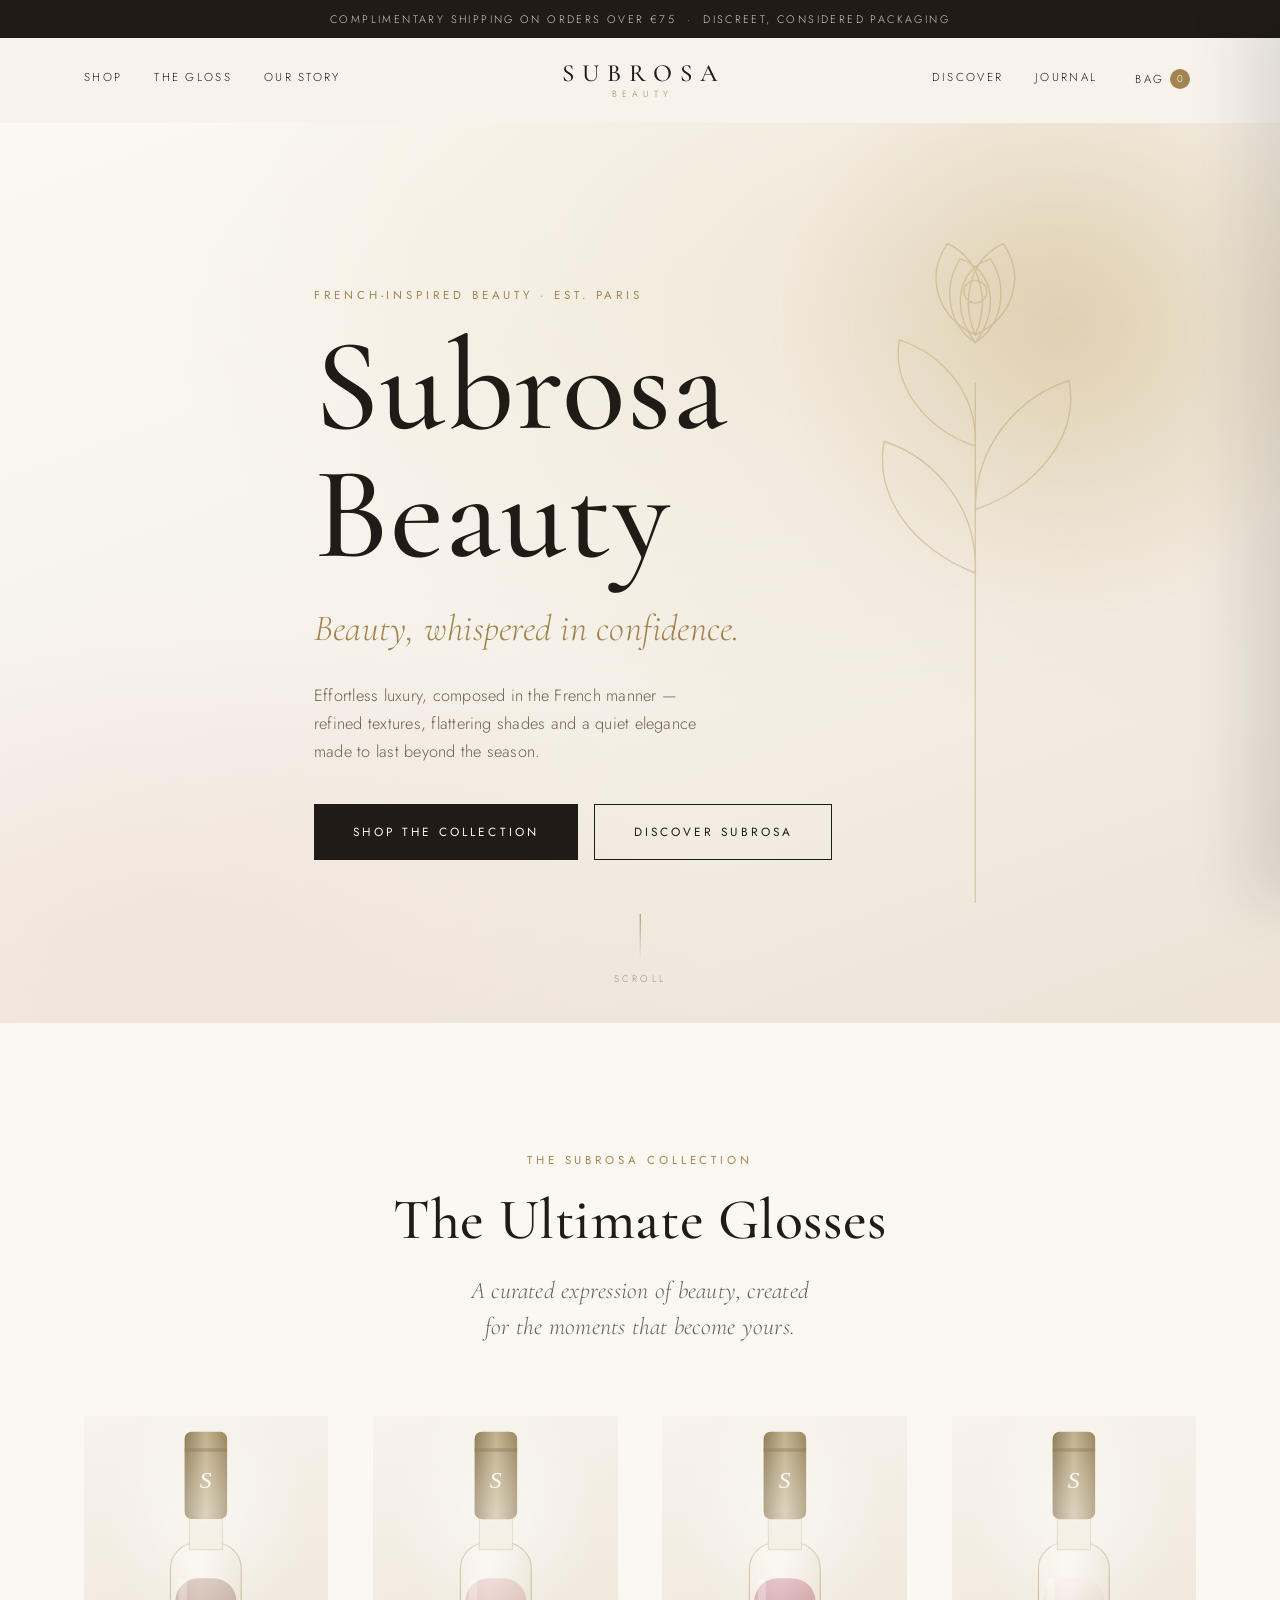
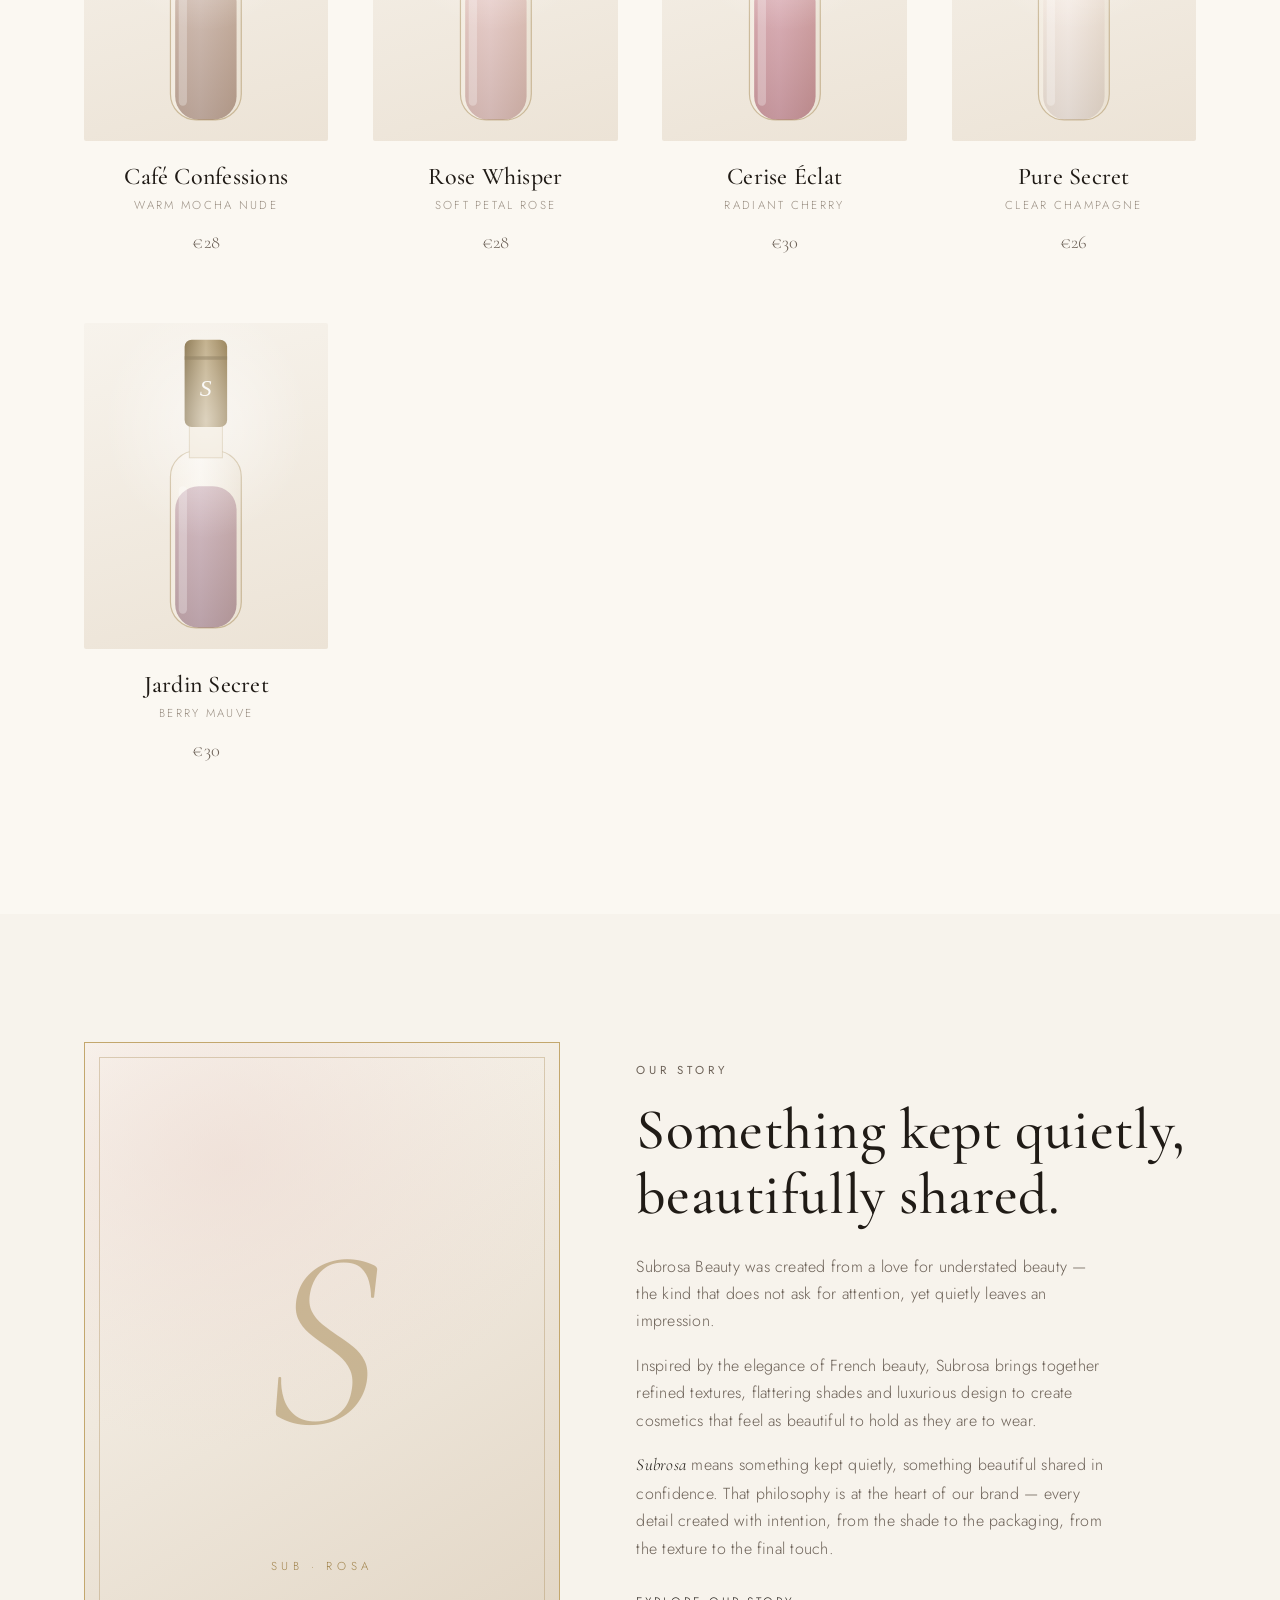
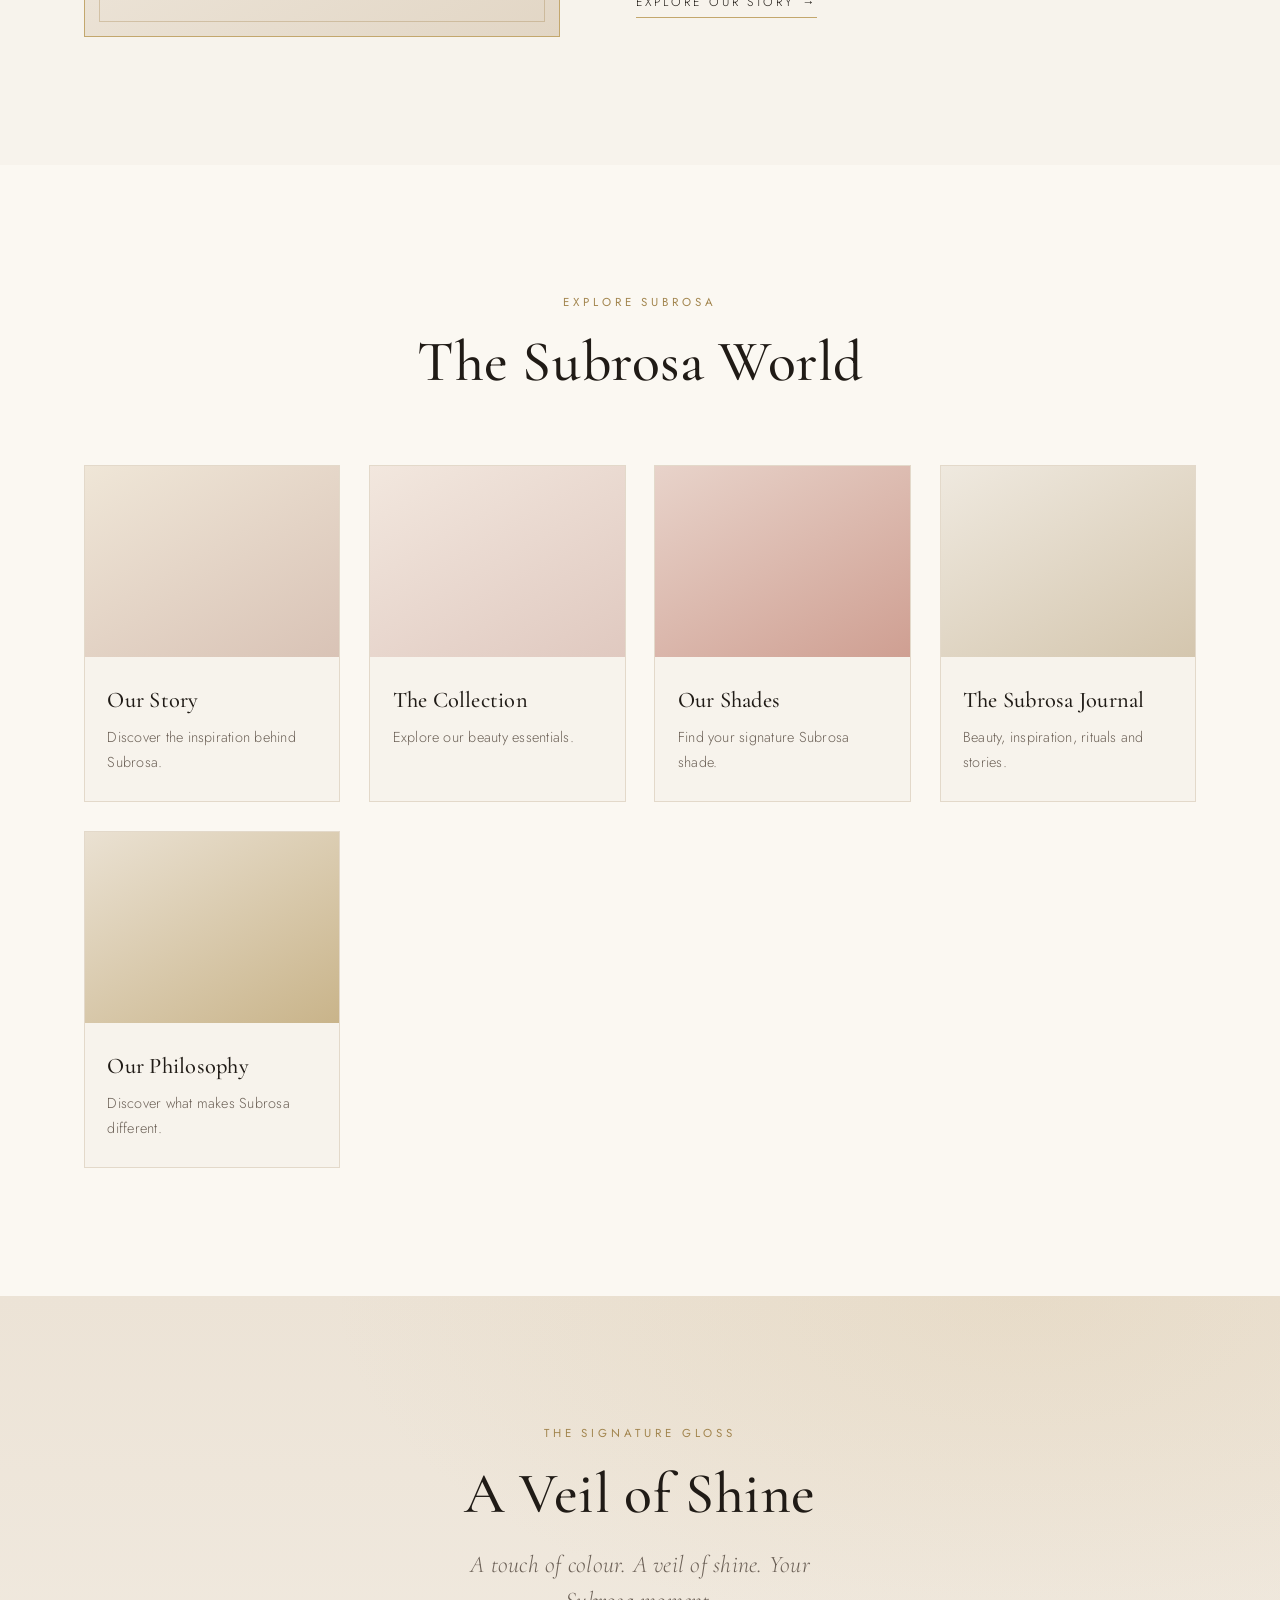
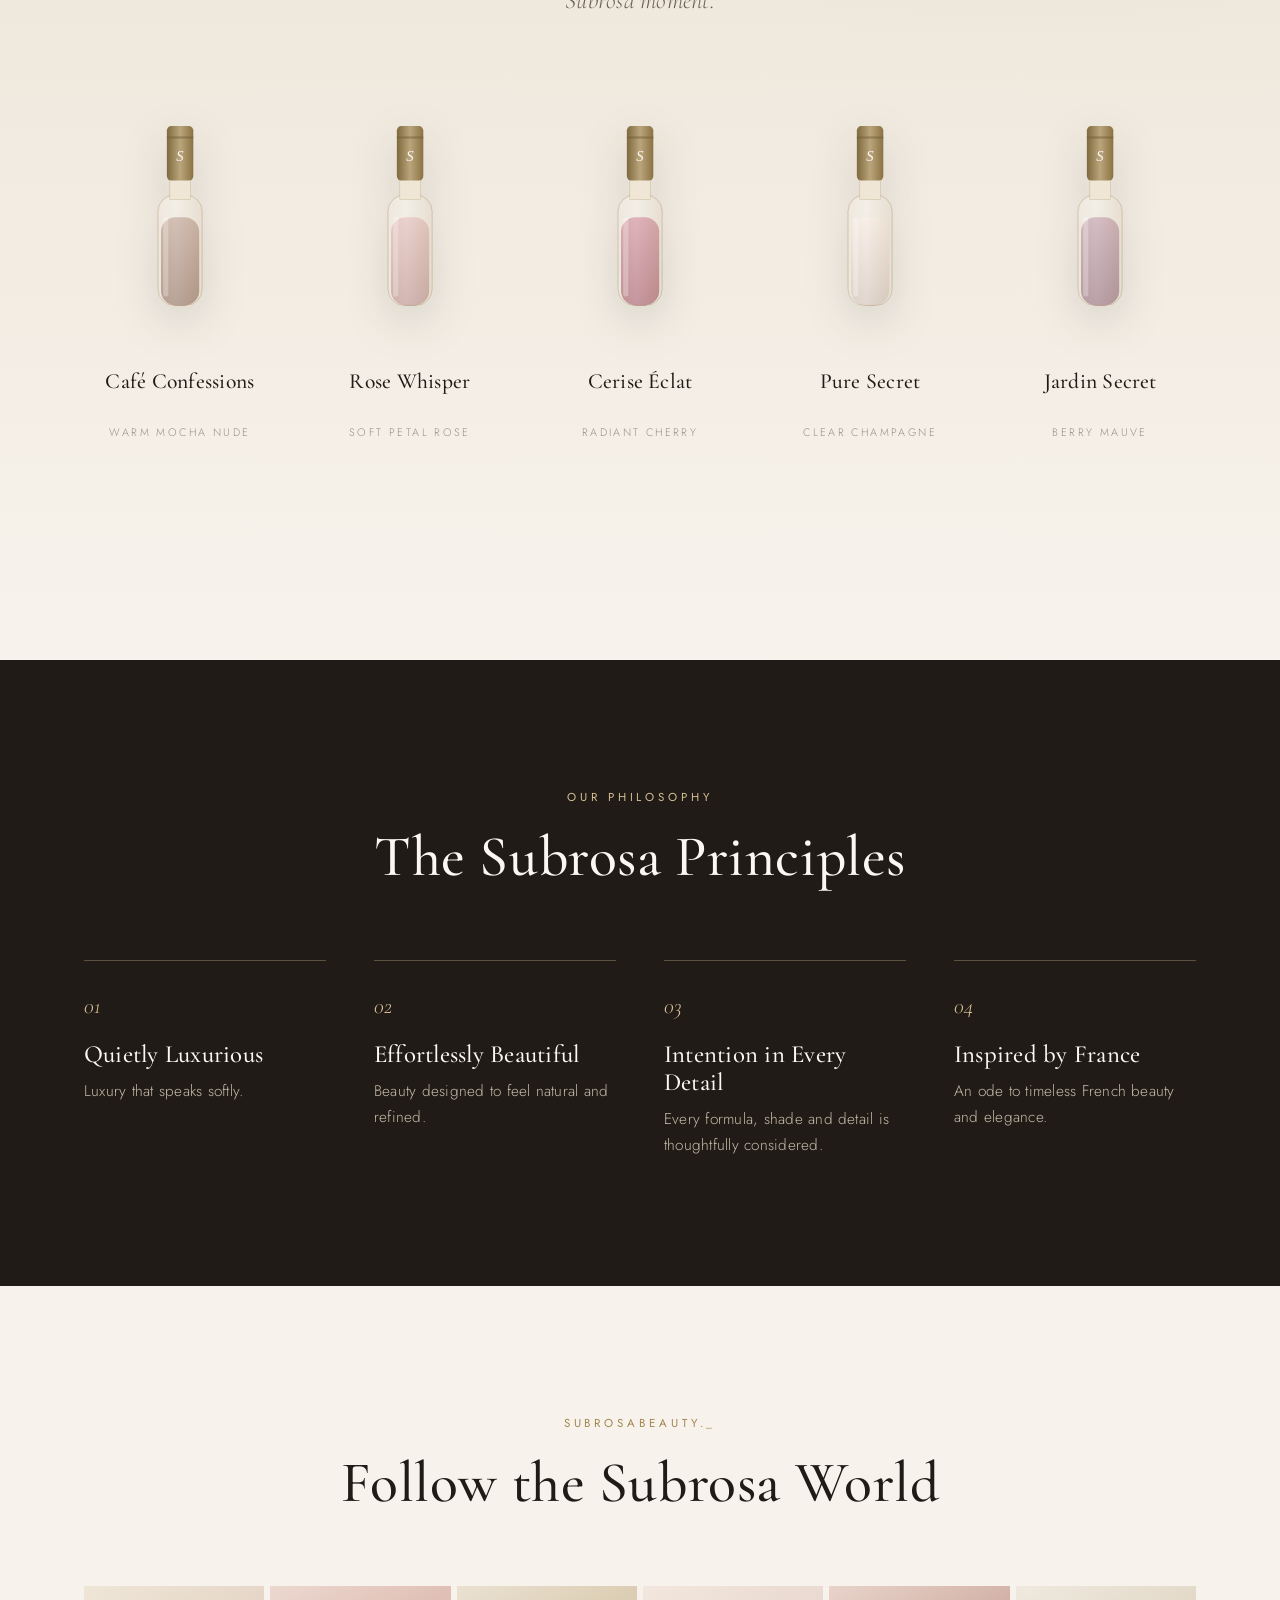
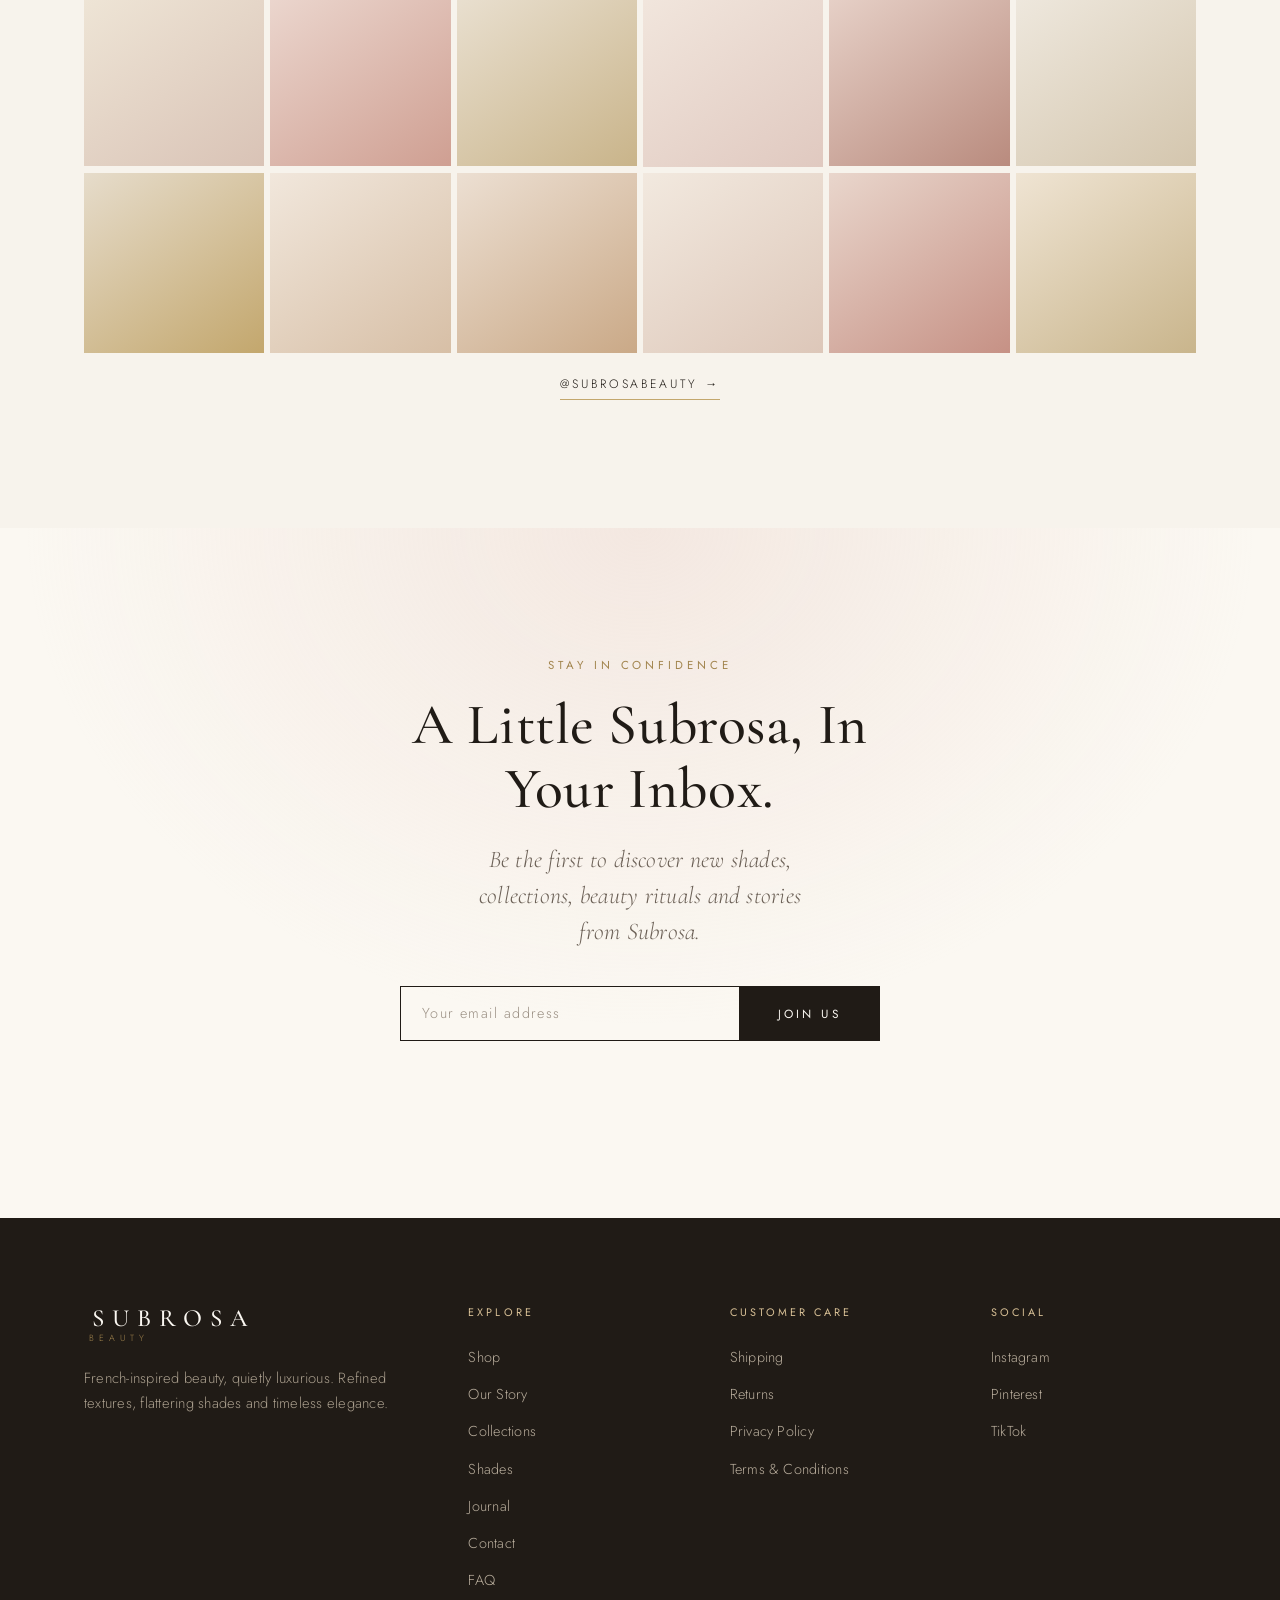
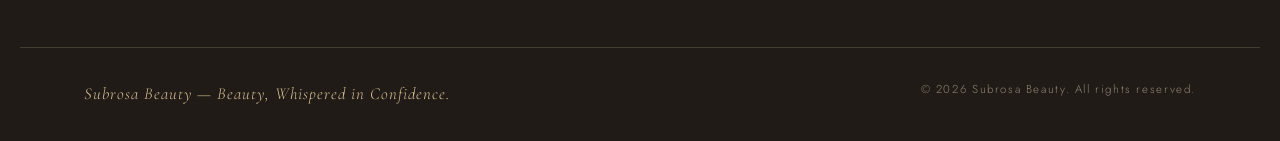
==== commit 9342e0f5: "Build Subrosa Beauty luxury homepage Replace the generic Nimbus storefront with a distinct, producti" ====
--- a/index.html
+++ b/index.html
@@ -3,141 +3,336 @@
 <head>
   <meta charset="UTF-8" />
   <meta name="viewport" content="width=device-width, initial-scale=1.0" />
-  <title>Nimbus — Modern Essentials</title>
-  <meta name="description" content="Nimbus is a demo ecommerce storefront for modern lifestyle essentials." />
+  <title>Subrosa Beauty — Beauty, Whispered in Confidence</title>
+  <meta name="description" content="Subrosa Beauty — French-inspired, quietly luxurious cosmetics. Refined textures, flattering shades and timeless elegance. Beauty, whispered in confidence." />
+  <meta name="theme-color" content="#f7f3ec" />
+
+  <!-- Social preview -->
+  <meta property="og:title" content="Subrosa Beauty — Beauty, Whispered in Confidence" />
+  <meta property="og:description" content="French-inspired, quietly luxurious cosmetics. Beauty, whispered in confidence." />
+  <meta property="og:type" content="website" />
+
   <link rel="preconnect" href="https://fonts.googleapis.com" />
-  <link rel="stylesheet" href="css/styles.css" />
-  <link rel="icon" href="data:image/svg+xml,<svg xmlns='http://www.w3.org/2000/svg' viewBox='0 0 100 100'><text y='.9em' font-size='90'>🛍️</text></svg>" />
+  <link rel="preconnect" href="https://fonts.gstatic.com" crossorigin />
+  <link href="https://fonts.googleapis.com/css2?family=Cormorant+Garamond:ital,wght@0,400;0,500;0,600;1,400;1,500&family=Jost:wght@300;400;500&display=swap" rel="stylesheet" />
+
+  <link rel="stylesheet" href="css/subrosa.css" />
+  <link rel="icon" href="data:image/svg+xml,<svg xmlns='http://www.w3.org/2000/svg' viewBox='0 0 100 100'><text x='50' y='72' font-size='68' text-anchor='middle' fill='%23a8874e' font-family='Georgia,serif' font-style='italic'>S</text></svg>" />
 </head>
 <body>
+  <!-- Announcement bar -->
+  <div class="announce">
+    <p>Complimentary shipping on orders over &euro;75 &nbsp;·&nbsp; Discreet, considered packaging</p>
+  </div>
+
   <!-- Header -->
-  <header class="site-header">
+  <header class="site-header" id="siteHeader">
     <div class="container header-inner">
-      <a href="index.html" class="logo" aria-label="Nimbus home">
-        <span class="logo-mark">◈</span> Nimbus
+      <button class="nav-toggle" id="navToggle" aria-label="Open menu" aria-expanded="false" aria-controls="mobileNav">
+        <span></span><span></span><span></span>
+      </button>
+
+      <nav class="nav nav-left" aria-label="Primary">
+        <a href="#collection">Shop</a>
+        <a href="#gloss">The Gloss</a>
+        <a href="#story">Our Story</a>
+      </nav>
+
+      <a href="#top" class="brand" aria-label="Subrosa Beauty home">
+        <span class="brand-name">SUBROSA</span>
+        <span class="brand-sub">BEAUTY</span>
       </a>
 
-      <nav class="main-nav" aria-label="Primary">
-        <a href="#shop" data-filter-link="all">Shop</a>
-        <a href="#shop" data-filter-link="Apparel">Apparel</a>
-        <a href="#shop" data-filter-link="Accessories">Accessories</a>
-        <a href="#shop" data-filter-link="Home">Home</a>
-        <a href="#shop" data-filter-link="Tech">Tech</a>
+      <nav class="nav nav-right" aria-label="Secondary">
+        <a href="#explore">Discover</a>
+        <a href="#journal">Journal</a>
+        <button class="bag-btn" id="bagBtn" aria-label="Your bag">
+          Bag <span class="bag-count" id="bagCount">0</span>
+        </button>
       </nav>
-
-      <div class="header-actions">
-        <div class="search-box">
-          <input type="search" id="search-input" placeholder="Search products…" aria-label="Search products" />
-        </div>
-        <button class="cart-btn" id="cart-toggle" aria-label="Open cart">
-          🛒
-          <span class="cart-count" id="cart-count">0</span>
-        </button>
-      </div>
     </div>
   </header>
 
-  <!-- Hero -->
-  <section class="hero">
-    <div class="container hero-inner">
-      <div class="hero-copy">
-        <p class="eyebrow">New season, new standards</p>
-        <h1>Everyday essentials,<br />thoughtfully made.</h1>
-        <p class="hero-sub">Clean design. Fair prices. Free shipping over $75. Discover pieces built to last.</p>
-        <a href="#shop" class="btn btn-primary btn-lg">Shop the collection</a>
-      </div>
-      <div class="hero-badges">
-        <div class="badge-card"><span>🚚</span><strong>Free shipping</strong><small>On orders over $75</small></div>
-        <div class="badge-card"><span>↩️</span><strong>30-day returns</strong><small>No questions asked</small></div>
-        <div class="badge-card"><span>🔒</span><strong>Secure checkout</strong><small>Encrypted &amp; safe</small></div>
-      </div>
-    </div>
-  </section>
-
-  <!-- Shop -->
-  <main class="container" id="shop">
-    <div class="shop-header">
-      <h2>Shop all</h2>
-      <div class="shop-controls">
-        <div class="filters" id="category-filters" role="group" aria-label="Filter by category"></div>
-        <select id="sort-select" aria-label="Sort products">
-          <option value="featured">Featured</option>
-          <option value="price-asc">Price: Low to High</option>
-          <option value="price-desc">Price: High to Low</option>
-          <option value="name-asc">Name: A–Z</option>
-          <option value="rating-desc">Top rated</option>
-        </select>
-      </div>
-    </div>
-
-    <p class="results-info" id="results-info"></p>
-    <div class="product-grid" id="product-grid"></div>
-    <p class="empty-state" id="empty-state" hidden>No products match your search. Try another term or category.</p>
+  <!-- Mobile nav -->
+  <div class="mobile-nav" id="mobileNav" aria-hidden="true">
+    <a href="#collection">Shop the Collection</a>
+    <a href="#gloss">The Signature Gloss</a>
+    <a href="#story">Our Story</a>
+    <a href="#explore">Discover Subrosa</a>
+    <a href="#journal">The Journal</a>
+    <a href="#newsletter">Join Us</a>
+  </div>
+
+  <main id="top">
+
+    <!-- 1 · HERO -->
+    <section class="hero" id="hero">
+      <div class="hero-bg" aria-hidden="true">
+        <span class="hero-glow"></span>
+        <svg class="hero-botanical" viewBox="0 0 400 600" fill="none" preserveAspectRatio="xMidYMid meet" aria-hidden="true">
+          <g stroke="currentColor" stroke-width="1.1" fill="none" opacity="0.9" stroke-linecap="round">
+            <path d="M200 560 C200 440 200 300 200 150" />
+            <path d="M200 300 C150 280 120 240 128 196 C170 210 202 250 200 300" />
+            <path d="M200 250 C250 232 282 192 274 148 C232 162 200 200 200 250" />
+            <path d="M200 200 C160 186 134 152 140 116 C176 128 202 160 200 200" />
+            <g transform="translate(200 118)">
+              <path d="M0 0 C-20 -26 -14 -58 12 -66 C26 -44 22 -14 0 0 Z" />
+              <path d="M0 0 C20 -26 14 -58 -12 -66 C-26 -44 -22 -14 0 0 Z" />
+              <path d="M0 -6 C-30 -20 -40 -52 -22 -78 C4 -66 12 -34 0 -6 Z" />
+              <path d="M0 -6 C30 -20 40 -52 22 -78 C-4 -66 -12 -34 0 -6 Z" />
+              <circle cx="0" cy="-40" r="9" />
+            </g>
+          </g>
+        </svg>
+      </div>
+
+      <div class="container hero-inner reveal">
+        <p class="eyebrow">French-inspired beauty · Est. Paris</p>
+        <h1 class="hero-title">Subrosa Beauty</h1>
+        <p class="hero-tagline">Beauty, whispered in confidence.</p>
+        <p class="hero-sub">
+          Effortless luxury, composed in the French manner — refined textures,
+          flattering shades and a quiet elegance made to last beyond the season.
+        </p>
+        <div class="hero-cta">
+          <a href="#collection" class="btn btn-solid">Shop the Collection</a>
+          <a href="#story" class="btn btn-ghost">Discover Subrosa</a>
+        </div>
+      </div>
+
+      <span class="scroll-cue" aria-hidden="true">
+        <span class="scroll-line"></span>
+        SCROLL
+      </span>
+    </section>
+
+    <!-- 2 · FEATURED COLLECTION -->
+    <section class="section collection" id="collection">
+      <div class="container">
+        <header class="section-head reveal">
+          <p class="eyebrow">The Subrosa Collection</p>
+          <h2 class="section-title">The Ultimate Glosses</h2>
+          <p class="section-lede">
+            A curated expression of beauty, created for the moments that become yours.
+          </p>
+        </header>
+
+        <div class="product-grid" id="productGrid"></div>
+      </div>
+    </section>
+
+    <!-- 3 · OUR STORY -->
+    <section class="section story" id="story">
+      <div class="container story-inner">
+        <div class="story-visual reveal" aria-hidden="true">
+          <div class="story-frame">
+            <span class="story-monogram">S</span>
+            <span class="story-caption">Sub&nbsp;·&nbsp;Rosa</span>
+          </div>
+        </div>
+        <div class="story-copy reveal">
+          <p class="eyebrow">Our Story</p>
+          <h2 class="section-title left">Something kept quietly,<br />beautifully shared.</h2>
+          <p>
+            Subrosa Beauty was created from a love for understated beauty — the kind that
+            does not ask for attention, yet quietly leaves an impression.
+          </p>
+          <p>
+            Inspired by the elegance of French beauty, Subrosa brings together refined
+            textures, flattering shades and luxurious design to create cosmetics that feel
+            as beautiful to hold as they are to wear.
+          </p>
+          <p>
+            <em>Subrosa</em> means something kept quietly, something beautiful shared in
+            confidence. That philosophy is at the heart of our brand — every detail created
+            with intention, from the shade to the packaging, from the texture to the final touch.
+          </p>
+          <a href="#explore" class="link-arrow">Explore Our Story &rarr;</a>
+        </div>
+      </div>
+    </section>
+
+    <!-- 4 · EXPLORE MORE -->
+    <section class="section explore" id="explore">
+      <div class="container">
+        <header class="section-head reveal">
+          <p class="eyebrow">Explore Subrosa</p>
+          <h2 class="section-title">The Subrosa World</h2>
+        </header>
+
+        <div class="explore-grid">
+          <a class="explore-card reveal" href="#story" style="--i:0">
+            <span class="explore-art art-story" aria-hidden="true"></span>
+            <span class="explore-body">
+              <span class="explore-title">Our Story</span>
+              <span class="explore-desc">Discover the inspiration behind Subrosa.</span>
+            </span>
+          </a>
+          <a class="explore-card reveal" href="#collection" style="--i:1">
+            <span class="explore-art art-collection" aria-hidden="true"></span>
+            <span class="explore-body">
+              <span class="explore-title">The Collection</span>
+              <span class="explore-desc">Explore our beauty essentials.</span>
+            </span>
+          </a>
+          <a class="explore-card reveal" href="#gloss" style="--i:2">
+            <span class="explore-art art-shades" aria-hidden="true"></span>
+            <span class="explore-body">
+              <span class="explore-title">Our Shades</span>
+              <span class="explore-desc">Find your signature Subrosa shade.</span>
+            </span>
+          </a>
+          <a class="explore-card reveal" href="#journal" style="--i:3">
+            <span class="explore-art art-journal" aria-hidden="true"></span>
+            <span class="explore-body">
+              <span class="explore-title">The Subrosa Journal</span>
+              <span class="explore-desc">Beauty, inspiration, rituals and stories.</span>
+            </span>
+          </a>
+          <a class="explore-card reveal" href="#philosophy" style="--i:4">
+            <span class="explore-art art-philosophy" aria-hidden="true"></span>
+            <span class="explore-body">
+              <span class="explore-title">Our Philosophy</span>
+              <span class="explore-desc">Discover what makes Subrosa different.</span>
+            </span>
+          </a>
+        </div>
+      </div>
+    </section>
+
+    <!-- 5 · SIGNATURE GLOSS FEATURE -->
+    <section class="section gloss" id="gloss">
+      <div class="container">
+        <header class="section-head reveal">
+          <p class="eyebrow">The Signature Gloss</p>
+          <h2 class="section-title">A Veil of Shine</h2>
+          <p class="section-lede">
+            A touch of colour. A veil of shine. Your Subrosa moment.
+          </p>
+        </header>
+
+        <div class="shade-row" id="shadeRow"></div>
+
+        <div class="gloss-cta reveal">
+          <a href="#collection" class="link-arrow">Explore the Gloss &rarr;</a>
+        </div>
+      </div>
+    </section>
+
+    <!-- 6 · BRAND PHILOSOPHY -->
+    <section class="section philosophy" id="philosophy">
+      <div class="container">
+        <header class="section-head reveal">
+          <p class="eyebrow">Our Philosophy</p>
+          <h2 class="section-title">The Subrosa Principles</h2>
+        </header>
+        <div class="principles">
+          <div class="principle reveal" style="--i:0">
+            <span class="principle-num">01</span>
+            <h3>Quietly Luxurious</h3>
+            <p>Luxury that speaks softly.</p>
+          </div>
+          <div class="principle reveal" style="--i:1">
+            <span class="principle-num">02</span>
+            <h3>Effortlessly Beautiful</h3>
+            <p>Beauty designed to feel natural and refined.</p>
+          </div>
+          <div class="principle reveal" style="--i:2">
+            <span class="principle-num">03</span>
+            <h3>Intention in Every Detail</h3>
+            <p>Every formula, shade and detail is thoughtfully considered.</p>
+          </div>
+          <div class="principle reveal" style="--i:3">
+            <span class="principle-num">04</span>
+            <h3>Inspired by France</h3>
+            <p>An ode to timeless French beauty and elegance.</p>
+          </div>
+        </div>
+      </div>
+    </section>
+
+    <!-- 7 · SOCIAL / INSTAGRAM -->
+    <section class="section social" id="social">
+      <div class="container">
+        <header class="section-head reveal">
+          <p class="eyebrow">subrosabeauty._</p>
+          <h2 class="section-title">Follow the Subrosa World</h2>
+        </header>
+        <div class="social-grid" id="socialGrid"></div>
+        <div class="gloss-cta reveal">
+          <a href="https://instagram.com" target="_blank" rel="noopener" class="link-arrow">@subrosabeauty &rarr;</a>
+        </div>
+      </div>
+    </section>
+
+    <!-- 8 · NEWSLETTER -->
+    <section class="section newsletter" id="newsletter">
+      <div class="container newsletter-inner reveal">
+        <p class="eyebrow">Stay in confidence</p>
+        <h2 class="section-title">A Little Subrosa, In Your Inbox.</h2>
+        <p class="section-lede">
+          Be the first to discover new shades, collections, beauty rituals and stories from Subrosa.
+        </p>
+        <form class="newsletter-form" id="newsletterForm" novalidate>
+          <input type="email" id="newsletterEmail" placeholder="Your email address" aria-label="Email address" required />
+          <button type="submit" class="btn btn-solid">Join Us</button>
+        </form>
+        <p class="newsletter-note" id="newsletterNote" role="status" aria-live="polite"></p>
+      </div>
+    </section>
   </main>
 
-  <!-- Newsletter -->
-  <section class="newsletter">
-    <div class="container newsletter-inner">
-      <div>
-        <h2>Join the Nimbus club</h2>
-        <p>Get 10% off your first order and early access to new drops.</p>
-      </div>
-      <form class="newsletter-form" id="newsletter-form">
-        <input type="email" required placeholder="you@example.com" aria-label="Email address" />
-        <button type="submit" class="btn btn-primary">Subscribe</button>
-      </form>
-    </div>
-  </section>
-
-  <!-- Footer -->
+  <!-- 9 · FOOTER -->
   <footer class="site-footer">
-    <div class="container footer-inner">
+    <div class="container footer-top">
       <div class="footer-brand">
-        <span class="logo"><span class="logo-mark">◈</span> Nimbus</span>
-        <p>Modern essentials, thoughtfully made. A demo storefront.</p>
-      </div>
-      <div class="footer-cols">
-        <div><h4>Shop</h4><a href="#shop">All products</a><a href="#shop">New arrivals</a><a href="#shop">Best sellers</a></div>
-        <div><h4>Support</h4><a href="#">Shipping</a><a href="#">Returns</a><a href="#">Contact</a></div>
-        <div><h4>Company</h4><a href="#">About</a><a href="#">Sustainability</a><a href="#">Careers</a></div>
+        <span class="brand footer-brand-mark">
+          <span class="brand-name">SUBROSA</span>
+          <span class="brand-sub">BEAUTY</span>
+        </span>
+        <p>French-inspired beauty, quietly luxurious. Refined textures, flattering shades and timeless elegance.</p>
+      </div>
+      <div class="footer-col">
+        <h4>Explore</h4>
+        <a href="#collection">Shop</a>
+        <a href="#story">Our Story</a>
+        <a href="#collection">Collections</a>
+        <a href="#gloss">Shades</a>
+        <a href="#journal">Journal</a>
+        <a href="#">Contact</a>
+        <a href="#">FAQ</a>
+      </div>
+      <div class="footer-col">
+        <h4>Customer Care</h4>
+        <a href="#">Shipping</a>
+        <a href="#">Returns</a>
+        <a href="#">Privacy Policy</a>
+        <a href="#">Terms &amp; Conditions</a>
+      </div>
+      <div class="footer-col">
+        <h4>Social</h4>
+        <a href="https://instagram.com" target="_blank" rel="noopener">Instagram</a>
+        <a href="https://pinterest.com" target="_blank" rel="noopener">Pinterest</a>
+        <a href="https://tiktok.com" target="_blank" rel="noopener">TikTok</a>
       </div>
     </div>
     <div class="container footer-bottom">
-      <p>© <span id="year"></span> Nimbus. Demo project — not a real store.</p>
+      <p class="footer-tagline">Subrosa Beauty — Beauty, Whispered in Confidence.</p>
+      <p class="footer-copy">© <span id="year"></span> Subrosa Beauty. All rights reserved.</p>
     </div>
   </footer>
 
-  <!-- Cart Drawer -->
-  <div class="cart-overlay" id="cart-overlay" hidden></div>
-  <aside class="cart-drawer" id="cart-drawer" aria-label="Shopping cart" aria-hidden="true">
-    <div class="cart-drawer-header">
-      <h3>Your cart</h3>
-      <button class="icon-btn" id="cart-close" aria-label="Close cart">✕</button>
-    </div>
-    <div class="cart-items" id="cart-items"></div>
-    <div class="cart-drawer-footer" id="cart-footer">
-      <div class="cart-subtotal">
-        <span>Subtotal</span>
-        <strong id="cart-subtotal">$0.00</strong>
-      </div>
-      <p class="cart-note">Shipping &amp; taxes calculated at checkout.</p>
-      <a href="checkout.html" class="btn btn-primary btn-block" id="checkout-btn">Checkout</a>
-    </div>
-  </aside>
-
-  <!-- Product Modal -->
-  <div class="modal-overlay" id="modal-overlay" hidden>
-    <div class="product-modal" id="product-modal" role="dialog" aria-modal="true" aria-labelledby="modal-title">
-      <button class="icon-btn modal-close" id="modal-close" aria-label="Close">✕</button>
-      <div class="modal-content" id="modal-content"></div>
+  <!-- Quick view modal -->
+  <div class="modal-overlay" id="modalOverlay" hidden>
+    <div class="quickview" id="quickview" role="dialog" aria-modal="true" aria-label="Product quick view">
+      <button class="modal-close" id="modalClose" aria-label="Close">&times;</button>
+      <div class="quickview-body" id="quickviewBody"></div>
     </div>
   </div>
 
   <!-- Toast -->
   <div class="toast" id="toast" role="status" aria-live="polite" hidden></div>
 
-  <script src="js/products.js"></script>
-  <script src="js/cart.js"></script>
-  <script src="js/app.js"></script>
+  <script src="js/subrosa.js"></script>
 </body>
 </html>
--- a/css/subrosa.css
+++ b/css/subrosa.css
@@ -0,0 +1,875 @@
+/* ============================================================
+   SUBROSA BEAUTY — Quiet luxury, French-inspired
+   ============================================================ */
+
+:root {
+  /* Palette — warm ivory, beige, champagne gold, blush/nude, ink */
+  --ivory:        #f7f3ec;
+  --ivory-deep:   #f1eae0;
+  --paper:        #fbf8f2;
+  --beige:        #ece3d6;
+  --beige-deep:   #e2d6c5;
+  --blush:        #ecd8d0;
+  --nude:         #ddc7b9;
+  --champagne:    #c3a76d;
+  --champagne-lt: #d8c096;
+  --champagne-dk: #a2854e;
+  --ink:          #201b16;
+  --ink-soft:     #6c6157;
+  --ink-faint:    #9a8f83;
+  --line:         #e3d9ca;
+
+  --font-serif: "Cormorant Garamond", "Times New Roman", Georgia, serif;
+  --font-sans:  "Jost", "Century Gothic", "Helvetica Neue", Arial, sans-serif;
+
+  --max: 1240px;
+  --gutter: clamp(20px, 5vw, 64px);
+  --ease: cubic-bezier(0.22, 1, 0.36, 1);
+}
+
+* { box-sizing: border-box; }
+
+html { scroll-behavior: smooth; }
+
+body {
+  margin: 0;
+  background: var(--ivory);
+  color: var(--ink);
+  font-family: var(--font-sans);
+  font-weight: 300;
+  font-size: 16px;
+  line-height: 1.7;
+  letter-spacing: 0.015em;
+  -webkit-font-smoothing: antialiased;
+  text-rendering: optimizeLegibility;
+  overflow-x: hidden;
+}
+
+img { max-width: 100%; display: block; }
+a { color: inherit; text-decoration: none; }
+h1, h2, h3, h4 { margin: 0; font-weight: 400; line-height: 1.12; }
+p { margin: 0 0 1.1em; }
+[hidden] { display: none !important; }
+
+::selection { background: var(--champagne); color: #fff; }
+
+.container {
+  width: 100%;
+  max-width: var(--max);
+  margin: 0 auto;
+  padding-inline: var(--gutter);
+}
+
+/* ---------- Shared type ---------- */
+.eyebrow {
+  font-family: var(--font-sans);
+  font-size: 0.72rem;
+  font-weight: 400;
+  letter-spacing: 0.34em;
+  text-transform: uppercase;
+  color: var(--champagne-dk);
+  margin: 0 0 1.1rem;
+}
+
+.section-title {
+  font-family: var(--font-serif);
+  font-weight: 500;
+  font-size: clamp(2.1rem, 5.2vw, 3.6rem);
+  letter-spacing: 0.01em;
+  color: var(--ink);
+}
+.section-title.left { text-align: left; }
+
+.section-lede {
+  font-family: var(--font-serif);
+  font-style: italic;
+  font-size: clamp(1.15rem, 2.4vw, 1.5rem);
+  color: var(--ink-soft);
+  max-width: 34ch;
+  margin: 1.3rem auto 0;
+  line-height: 1.5;
+}
+
+.section-head {
+  text-align: center;
+  margin-bottom: clamp(2.6rem, 6vw, 4.4rem);
+}
+
+.section { padding-block: clamp(4.5rem, 10vw, 8rem); }
+
+/* ---------- Buttons ---------- */
+.btn {
+  --pad-y: 1.05rem;
+  display: inline-flex;
+  align-items: center;
+  justify-content: center;
+  gap: 0.5em;
+  padding: var(--pad-y) 2.4rem;
+  font-family: var(--font-sans);
+  font-size: 0.74rem;
+  font-weight: 400;
+  letter-spacing: 0.26em;
+  text-transform: uppercase;
+  border: 1px solid var(--ink);
+  background: transparent;
+  color: var(--ink);
+  cursor: pointer;
+  transition: color .5s var(--ease), background .5s var(--ease), border-color .5s var(--ease);
+  position: relative;
+  overflow: hidden;
+}
+.btn-solid { background: var(--ink); color: var(--paper); border-color: var(--ink); }
+.btn-solid:hover { background: var(--champagne-dk); border-color: var(--champagne-dk); }
+.btn-ghost { background: transparent; color: var(--ink); }
+.btn-ghost:hover { background: var(--ink); color: var(--paper); }
+
+.link-arrow {
+  display: inline-block;
+  font-size: 0.76rem;
+  letter-spacing: 0.24em;
+  text-transform: uppercase;
+  color: var(--ink);
+  padding-bottom: 4px;
+  border-bottom: 1px solid var(--champagne);
+  transition: letter-spacing .45s var(--ease), color .45s var(--ease);
+}
+.link-arrow:hover { letter-spacing: 0.32em; color: var(--champagne-dk); }
+
+/* ============================================================
+   Announcement + Header
+   ============================================================ */
+.announce {
+  background: var(--ink);
+  color: var(--ivory);
+  text-align: center;
+}
+.announce p {
+  margin: 0;
+  padding: 0.6rem 1rem;
+  font-size: 0.68rem;
+  letter-spacing: 0.22em;
+  text-transform: uppercase;
+  color: #d9cdbb;
+}
+
+.site-header {
+  position: sticky;
+  top: 0;
+  z-index: 60;
+  background: transparent;
+  transition: background .5s var(--ease), box-shadow .5s var(--ease), border-color .5s var(--ease);
+  border-bottom: 1px solid transparent;
+}
+.site-header.scrolled {
+  background: rgba(247, 243, 236, 0.9);
+  backdrop-filter: blur(14px);
+  -webkit-backdrop-filter: blur(14px);
+  border-bottom-color: var(--line);
+}
+.header-inner {
+  display: grid;
+  grid-template-columns: 1fr auto 1fr;
+  align-items: center;
+  min-height: 84px;
+  gap: 1rem;
+}
+.nav {
+  display: flex;
+  align-items: center;
+  gap: 2rem;
+}
+.nav-right { justify-content: flex-end; }
+.nav a, .bag-btn {
+  font-size: 0.72rem;
+  letter-spacing: 0.2em;
+  text-transform: uppercase;
+  color: var(--ink);
+  position: relative;
+  padding-bottom: 3px;
+}
+.nav a::after {
+  content: "";
+  position: absolute;
+  left: 0; bottom: 0;
+  width: 100%; height: 1px;
+  background: var(--champagne-dk);
+  transform: scaleX(0);
+  transform-origin: left;
+  transition: transform .4s var(--ease);
+}
+.nav a:hover::after { transform: scaleX(1); }
+
+.bag-btn {
+  background: none;
+  border: 0;
+  font-family: var(--font-sans);
+  font-weight: 300;
+  cursor: pointer;
+  display: inline-flex;
+  align-items: center;
+  gap: 0.5em;
+}
+.bag-count {
+  display: inline-grid;
+  place-items: center;
+  min-width: 20px; height: 20px;
+  padding: 0 5px;
+  border-radius: 50%;
+  background: var(--champagne-dk);
+  color: #fff;
+  font-size: 0.62rem;
+  letter-spacing: 0;
+  transition: transform .3s var(--ease);
+}
+.bag-count.bump { transform: scale(1.35); }
+
+.brand {
+  text-align: center;
+  display: flex;
+  flex-direction: column;
+  align-items: center;
+  line-height: 1;
+}
+.brand-name {
+  font-family: var(--font-serif);
+  font-weight: 500;
+  font-size: 1.55rem;
+  letter-spacing: 0.32em;
+  text-indent: 0.32em;
+  color: var(--ink);
+}
+.brand-sub {
+  font-family: var(--font-sans);
+  font-size: 0.56rem;
+  letter-spacing: 0.56em;
+  text-indent: 0.56em;
+  color: var(--champagne-dk);
+  margin-top: 4px;
+}
+
+/* Mobile nav toggle */
+.nav-toggle {
+  display: none;
+  flex-direction: column;
+  justify-content: center;
+  gap: 5px;
+  width: 30px; height: 30px;
+  background: none; border: 0; cursor: pointer;
+  padding: 0;
+}
+.nav-toggle span {
+  display: block;
+  height: 1px;
+  width: 24px;
+  background: var(--ink);
+  transition: transform .4s var(--ease), opacity .3s var(--ease);
+}
+.nav-toggle[aria-expanded="true"] span:nth-child(1) { transform: translateY(6px) rotate(45deg); }
+.nav-toggle[aria-expanded="true"] span:nth-child(2) { opacity: 0; }
+.nav-toggle[aria-expanded="true"] span:nth-child(3) { transform: translateY(-6px) rotate(-45deg); }
+
+.mobile-nav {
+  position: fixed;
+  inset: 0 0 0 auto;
+  width: min(82vw, 360px);
+  background: var(--paper);
+  z-index: 55;
+  transform: translateX(100%);
+  transition: transform .55s var(--ease);
+  display: flex;
+  flex-direction: column;
+  justify-content: center;
+  gap: 1.6rem;
+  padding: 2rem var(--gutter);
+  box-shadow: -30px 0 60px rgba(32,27,22,0.12);
+}
+.mobile-nav.open { transform: translateX(0); }
+.mobile-nav a {
+  font-family: var(--font-serif);
+  font-size: 1.7rem;
+  color: var(--ink);
+  transition: color .3s var(--ease), padding-left .3s var(--ease);
+}
+.mobile-nav a:hover { color: var(--champagne-dk); padding-left: 8px; }
+
+/* ============================================================
+   1 · HERO
+   ============================================================ */
+.hero {
+  position: relative;
+  min-height: 100vh;
+  min-height: 100svh;
+  display: flex;
+  align-items: center;
+  overflow: hidden;
+  background:
+    radial-gradient(120% 90% at 78% 18%, rgba(214,192,150,0.28), transparent 55%),
+    radial-gradient(90% 80% at 12% 92%, rgba(236,216,208,0.42), transparent 50%),
+    linear-gradient(160deg, var(--paper) 0%, var(--ivory) 45%, var(--beige) 100%);
+}
+.hero-bg { position: absolute; inset: 0; pointer-events: none; }
+.hero-glow {
+  position: absolute;
+  top: -10%; right: -6%;
+  width: 46vw; height: 46vw;
+  max-width: 620px; max-height: 620px;
+  border-radius: 50%;
+  background: radial-gradient(circle, rgba(195,167,109,0.35), transparent 68%);
+  filter: blur(10px);
+}
+.hero-botanical {
+  position: absolute;
+  right: clamp(-40px, 4vw, 90px);
+  top: 50%;
+  transform: translateY(-50%);
+  height: min(88vh, 760px);
+  color: var(--champagne);
+  opacity: 0.55;
+  animation: sway 9s var(--ease) infinite alternate;
+}
+@keyframes sway { from { transform: translateY(-50%) rotate(-1.2deg); } to { transform: translateY(-50%) rotate(1.2deg); } }
+
+.hero-inner {
+  position: relative;
+  z-index: 2;
+  max-width: 780px;
+  padding-block: 6rem;
+}
+.hero .eyebrow { color: var(--champagne-dk); }
+.hero-title {
+  font-family: var(--font-serif);
+  font-weight: 500;
+  font-size: clamp(3.4rem, 12vw, 8.2rem);
+  line-height: 0.98;
+  letter-spacing: 0.01em;
+  margin: 0.2rem 0 0;
+}
+.hero-tagline {
+  font-family: var(--font-serif);
+  font-style: italic;
+  font-size: clamp(1.4rem, 3.6vw, 2.3rem);
+  color: var(--champagne-dk);
+  margin: 1.1rem 0 1.4rem;
+}
+.hero-sub {
+  max-width: 46ch;
+  color: var(--ink-soft);
+  font-size: 1.02rem;
+  margin-bottom: 2.4rem;
+}
+.hero-cta {
+  display: flex;
+  flex-wrap: wrap;
+  gap: 1rem;
+}
+
+.scroll-cue {
+  position: absolute;
+  bottom: 2.2rem;
+  left: 50%;
+  transform: translateX(-50%);
+  display: flex;
+  flex-direction: column;
+  align-items: center;
+  gap: 0.7rem;
+  font-size: 0.6rem;
+  letter-spacing: 0.34em;
+  color: var(--ink-faint);
+  z-index: 2;
+}
+.scroll-line {
+  width: 1px; height: 46px;
+  background: linear-gradient(var(--champagne-dk), transparent);
+  animation: drop 2.4s var(--ease) infinite;
+}
+@keyframes drop { 0% { transform: scaleY(0); transform-origin: top; } 45% { transform: scaleY(1); transform-origin: top; } 55% { transform: scaleY(1); transform-origin: bottom; } 100% { transform: scaleY(0); transform-origin: bottom; } }
+
+/* ============================================================
+   2 · COLLECTION
+   ============================================================ */
+.collection { background: var(--paper); }
+.product-grid {
+  display: grid;
+  grid-template-columns: repeat(auto-fit, minmax(240px, 1fr));
+  gap: clamp(1.6rem, 3.5vw, 3rem);
+}
+.product-card {
+  display: flex;
+  flex-direction: column;
+  text-align: center;
+}
+.product-media {
+  position: relative;
+  aspect-ratio: 3 / 4;
+  border-radius: 2px;
+  overflow: hidden;
+  background: linear-gradient(165deg, var(--ivory), var(--beige));
+  display: grid;
+  place-items: center;
+}
+.product-media::after {
+  content: "";
+  position: absolute;
+  inset: 0;
+  background: radial-gradient(70% 60% at 50% 30%, rgba(255,255,255,0.5), transparent 60%);
+  pointer-events: none;
+}
+.product-media svg { width: 58%; height: auto; transition: transform .7s var(--ease); }
+.product-card:hover .product-media svg { transform: translateY(-8px) scale(1.03); }
+
+.product-actions {
+  position: absolute;
+  left: 0; right: 0; bottom: 0;
+  display: flex;
+  flex-direction: column;
+  gap: 1px;
+  transform: translateY(101%);
+  transition: transform .5s var(--ease);
+  z-index: 3;
+}
+.product-card:hover .product-actions,
+.product-card:focus-within .product-actions { transform: translateY(0); }
+.product-actions button {
+  border: 0;
+  padding: 0.95rem;
+  font-family: var(--font-sans);
+  font-size: 0.68rem;
+  font-weight: 400;
+  letter-spacing: 0.24em;
+  text-transform: uppercase;
+  cursor: pointer;
+  transition: background .35s var(--ease), color .35s var(--ease);
+}
+.act-bag { background: var(--ink); color: var(--paper); }
+.act-bag:hover { background: var(--champagne-dk); }
+.act-quick { background: rgba(251,248,242,0.94); color: var(--ink); }
+.act-quick:hover { background: #fff; }
+
+.product-info { padding: 1.4rem 0.4rem 0; }
+.product-name {
+  font-family: var(--font-serif);
+  font-size: 1.5rem;
+  font-weight: 500;
+  letter-spacing: 0.01em;
+}
+.product-shade {
+  font-size: 0.72rem;
+  letter-spacing: 0.2em;
+  text-transform: uppercase;
+  color: var(--ink-faint);
+  margin: 0.35rem 0 0.7rem;
+}
+.product-price {
+  font-family: var(--font-serif);
+  font-size: 1.15rem;
+  color: var(--ink-soft);
+}
+
+/* ============================================================
+   3 · OUR STORY
+   ============================================================ */
+.story { background: var(--ivory); }
+.story-inner {
+  display: grid;
+  grid-template-columns: 0.85fr 1fr;
+  gap: clamp(2.4rem, 6vw, 6rem);
+  align-items: center;
+}
+.story-visual { position: relative; }
+.story-frame {
+  aspect-ratio: 4 / 5;
+  border: 1px solid var(--champagne);
+  position: relative;
+  display: grid;
+  place-items: center;
+  background:
+    radial-gradient(120% 80% at 30% 20%, rgba(236,216,208,0.6), transparent 60%),
+    linear-gradient(150deg, var(--paper), var(--beige-deep));
+  overflow: hidden;
+}
+.story-frame::before {
+  content: "";
+  position: absolute;
+  inset: 14px;
+  border: 1px solid rgba(163,133,78,0.35);
+}
+.story-monogram {
+  font-family: var(--font-serif);
+  font-style: italic;
+  font-size: clamp(9rem, 22vw, 16rem);
+  color: rgba(163,133,78,0.5);
+  line-height: 1;
+}
+.story-caption {
+  position: absolute;
+  bottom: 10%;
+  font-size: 0.72rem;
+  letter-spacing: 0.4em;
+  text-transform: uppercase;
+  color: var(--champagne-dk);
+}
+.story-copy p { color: var(--ink-soft); max-width: 52ch; }
+.story-copy .section-title { margin-bottom: 1.6rem; }
+.story-copy em { font-family: var(--font-serif); font-style: italic; color: var(--ink); font-size: 1.06em; }
+.story-copy .link-arrow { margin-top: 0.8rem; }
+
+/* ============================================================
+   4 · EXPLORE
+   ============================================================ */
+.explore { background: var(--paper); }
+.explore-grid {
+  display: grid;
+  grid-template-columns: repeat(auto-fit, minmax(220px, 1fr));
+  gap: clamp(1.2rem, 2.5vw, 1.8rem);
+}
+.explore-card {
+  display: flex;
+  flex-direction: column;
+  border: 1px solid var(--line);
+  background: var(--ivory);
+  overflow: hidden;
+  transition: transform .5s var(--ease), box-shadow .5s var(--ease), border-color .5s var(--ease);
+}
+.explore-card:hover {
+  transform: translateY(-6px);
+  box-shadow: 0 26px 50px rgba(32,27,22,0.1);
+  border-color: var(--champagne);
+}
+.explore-art {
+  aspect-ratio: 4 / 3;
+  display: block;
+  position: relative;
+  overflow: hidden;
+}
+.explore-art::after {
+  content: "";
+  position: absolute; inset: 0;
+  background: rgba(32,27,22,0);
+  transition: background .5s var(--ease), transform .8s var(--ease);
+}
+.explore-card:hover .explore-art::after { transform: scale(1.06); }
+.art-story      { background: linear-gradient(150deg, #efe6d7, #d9c3b6); }
+.art-collection { background: linear-gradient(150deg, #f2e7de, #e0c9c0); }
+.art-shades     { background: linear-gradient(150deg, #e8d3ca, #cf9f92); }
+.art-journal    { background: linear-gradient(150deg, #efe9df, #d4c6ae); }
+.art-philosophy { background: linear-gradient(150deg, #eae1d2, #c9b48a); }
+.explore-body { padding: 1.5rem 1.4rem 1.7rem; }
+.explore-title {
+  display: block;
+  font-family: var(--font-serif);
+  font-size: 1.4rem;
+  font-weight: 500;
+  margin-bottom: 0.4rem;
+}
+.explore-desc {
+  display: block;
+  font-size: 0.9rem;
+  color: var(--ink-soft);
+}
+
+/* ============================================================
+   5 · SIGNATURE GLOSS
+   ============================================================ */
+.gloss {
+  background:
+    radial-gradient(90% 60% at 80% 0%, rgba(214,192,150,0.22), transparent 60%),
+    linear-gradient(180deg, var(--beige) 0%, var(--ivory) 100%);
+}
+.shade-row {
+  display: grid;
+  grid-template-columns: repeat(auto-fit, minmax(180px, 1fr));
+  gap: clamp(1.4rem, 3vw, 2.4rem);
+  margin-bottom: 3rem;
+}
+.shade {
+  text-align: center;
+  cursor: default;
+}
+.shade-tube {
+  aspect-ratio: 3 / 4;
+  display: grid;
+  place-items: center;
+  margin-bottom: 1.1rem;
+}
+.shade-tube svg { width: 46%; height: auto; transition: transform .6s var(--ease); filter: drop-shadow(0 16px 22px rgba(32,27,22,0.14)); }
+.shade:hover .shade-tube svg { transform: translateY(-10px) rotate(-3deg); }
+.shade-name {
+  font-family: var(--font-serif);
+  font-size: 1.35rem;
+  font-weight: 500;
+}
+.shade-tone {
+  font-size: 0.68rem;
+  letter-spacing: 0.22em;
+  text-transform: uppercase;
+  color: var(--ink-faint);
+  margin-top: 0.3rem;
+}
+.gloss-cta { text-align: center; margin-top: 1rem; }
+
+/* ============================================================
+   6 · PHILOSOPHY
+   ============================================================ */
+.philosophy { background: var(--ink); color: var(--ivory); }
+.philosophy .eyebrow { color: var(--champagne-lt); }
+.philosophy .section-title { color: var(--paper); }
+.principles {
+  display: grid;
+  grid-template-columns: repeat(auto-fit, minmax(220px, 1fr));
+  gap: clamp(1.8rem, 4vw, 3rem);
+}
+.principle {
+  padding-top: 1.6rem;
+  border-top: 1px solid rgba(216,192,150,0.32);
+}
+.principle-num {
+  display: block;
+  font-family: var(--font-serif);
+  font-style: italic;
+  font-size: 1.4rem;
+  color: var(--champagne-lt);
+  margin-bottom: 1rem;
+}
+.principle h3 {
+  font-family: var(--font-serif);
+  font-size: 1.55rem;
+  font-weight: 500;
+  margin-bottom: 0.6rem;
+  color: var(--paper);
+}
+.principle p { color: #c6bbaa; margin: 0; font-size: 0.96rem; }
+
+/* ============================================================
+   7 · SOCIAL
+   ============================================================ */
+.social { background: var(--ivory); }
+.social-grid {
+  display: grid;
+  grid-template-columns: repeat(6, 1fr);
+  gap: 6px;
+}
+.social-tile {
+  aspect-ratio: 1;
+  position: relative;
+  overflow: hidden;
+  display: grid;
+  place-items: center;
+}
+.social-tile::after {
+  content: "\2661";
+  position: absolute;
+  inset: 0;
+  display: grid;
+  place-items: center;
+  font-size: 1.6rem;
+  color: #fff;
+  background: rgba(32,27,22,0.32);
+  opacity: 0;
+  transition: opacity .45s var(--ease);
+}
+.social-tile:hover::after { opacity: 1; }
+
+/* ============================================================
+   8 · NEWSLETTER
+   ============================================================ */
+.newsletter {
+  background:
+    radial-gradient(80% 120% at 50% 0%, rgba(236,216,208,0.5), transparent 60%),
+    var(--paper);
+  text-align: center;
+}
+.newsletter-inner { max-width: 640px; margin: 0 auto; }
+.newsletter-form {
+  display: flex;
+  gap: 0;
+  max-width: 480px;
+  margin: 2.2rem auto 0;
+  border: 1px solid var(--ink);
+}
+.newsletter-form input {
+  flex: 1;
+  border: 0;
+  background: transparent;
+  padding: 1.05rem 1.3rem;
+  font-family: var(--font-sans);
+  font-weight: 300;
+  font-size: 0.9rem;
+  letter-spacing: 0.05em;
+  color: var(--ink);
+}
+.newsletter-form input::placeholder { color: var(--ink-faint); letter-spacing: 0.1em; }
+.newsletter-form input:focus { outline: none; }
+.newsletter-form .btn { border: 0; border-left: 1px solid var(--ink); flex-shrink: 0; }
+.newsletter-note {
+  min-height: 1.3em;
+  margin-top: 1.1rem;
+  font-size: 0.8rem;
+  letter-spacing: 0.14em;
+  text-transform: uppercase;
+  color: var(--champagne-dk);
+}
+
+/* ============================================================
+   9 · FOOTER
+   ============================================================ */
+.site-footer { background: var(--ink); color: #cabfae; }
+.footer-top {
+  display: grid;
+  grid-template-columns: 1.6fr 1fr 1fr 1fr;
+  gap: clamp(2rem, 5vw, 3.5rem);
+  padding-block: clamp(3.5rem, 7vw, 5.5rem) 3rem;
+}
+.footer-brand-mark { align-items: flex-start !important; }
+.footer-brand-mark .brand-name { color: var(--paper); }
+.footer-brand p {
+  margin-top: 1.4rem;
+  max-width: 34ch;
+  font-size: 0.92rem;
+  color: #a99e8d;
+  line-height: 1.7;
+}
+.footer-col h4 {
+  font-family: var(--font-sans);
+  font-size: 0.68rem;
+  font-weight: 400;
+  letter-spacing: 0.28em;
+  text-transform: uppercase;
+  color: var(--champagne-lt);
+  margin-bottom: 1.3rem;
+}
+.footer-col a {
+  display: block;
+  font-size: 0.9rem;
+  color: #b8ad9c;
+  padding: 0.4rem 0;
+  transition: color .3s var(--ease), padding-left .3s var(--ease);
+}
+.footer-col a:hover { color: var(--paper); padding-left: 6px; }
+
+.footer-bottom {
+  border-top: 1px solid rgba(216,192,150,0.2);
+  padding-block: 2rem;
+  display: flex;
+  flex-wrap: wrap;
+  justify-content: space-between;
+  gap: 0.8rem;
+}
+.footer-tagline {
+  margin: 0;
+  font-family: var(--font-serif);
+  font-style: italic;
+  font-size: 1.05rem;
+  letter-spacing: 0.06em;
+  color: var(--champagne-lt);
+}
+.footer-copy { margin: 0; font-size: 0.72rem; letter-spacing: 0.14em; color: #8f8474; }
+
+/* ============================================================
+   Quick view modal + toast
+   ============================================================ */
+.modal-overlay {
+  position: fixed;
+  inset: 0;
+  z-index: 90;
+  background: rgba(32,27,22,0.55);
+  backdrop-filter: blur(4px);
+  display: grid;
+  place-items: center;
+  padding: var(--gutter);
+  opacity: 0;
+  animation: fade .4s var(--ease) forwards;
+}
+@keyframes fade { to { opacity: 1; } }
+.quickview {
+  position: relative;
+  width: min(760px, 100%);
+  background: var(--paper);
+  padding: clamp(1.8rem, 4vw, 3rem);
+  max-height: 90vh;
+  overflow: auto;
+}
+.modal-close {
+  position: absolute;
+  top: 1rem; right: 1.2rem;
+  border: 0; background: none;
+  font-size: 1.7rem;
+  line-height: 1;
+  cursor: pointer;
+  color: var(--ink-soft);
+}
+.quickview-body {
+  display: grid;
+  grid-template-columns: 1fr 1fr;
+  gap: clamp(1.4rem, 4vw, 2.6rem);
+  align-items: center;
+}
+.qv-media {
+  aspect-ratio: 3 / 4;
+  display: grid;
+  place-items: center;
+  background: linear-gradient(165deg, var(--ivory), var(--beige));
+}
+.qv-media svg { width: 55%; }
+.qv-info .eyebrow { margin-bottom: 0.6rem; }
+.qv-info h3 { font-family: var(--font-serif); font-size: 2.1rem; font-weight: 500; margin-bottom: 0.3rem; }
+.qv-shade { font-size: 0.74rem; letter-spacing: 0.2em; text-transform: uppercase; color: var(--ink-faint); margin-bottom: 1rem; }
+.qv-desc { color: var(--ink-soft); font-size: 0.96rem; margin-bottom: 1.4rem; }
+.qv-price { font-family: var(--font-serif); font-size: 1.5rem; margin-bottom: 1.6rem; }
+
+.toast {
+  position: fixed;
+  bottom: 2rem; left: 50%;
+  transform: translateX(-50%) translateY(20px);
+  z-index: 100;
+  background: var(--ink);
+  color: var(--paper);
+  padding: 0.95rem 1.8rem;
+  font-size: 0.7rem;
+  letter-spacing: 0.22em;
+  text-transform: uppercase;
+  opacity: 0;
+  transition: opacity .4s var(--ease), transform .4s var(--ease);
+}
+.toast.show { opacity: 1; transform: translateX(-50%) translateY(0); }
+
+/* ============================================================
+   Reveal on scroll
+   ============================================================ */
+.reveal {
+  opacity: 0;
+  transform: translateY(26px);
+  transition: opacity .9s var(--ease), transform .9s var(--ease);
+  transition-delay: calc(var(--i, 0) * 90ms);
+}
+.reveal.in { opacity: 1; transform: none; }
+
+/* ============================================================
+   Responsive
+   ============================================================ */
+@media (max-width: 960px) {
+  .story-inner { grid-template-columns: 1fr; }
+  .story-visual { max-width: 440px; margin-inline: auto; }
+  .footer-top { grid-template-columns: 1fr 1fr; }
+  .footer-brand { grid-column: 1 / -1; }
+  .quickview-body { grid-template-columns: 1fr; }
+  .qv-media { max-width: 260px; margin-inline: auto; }
+  .social-grid { grid-template-columns: repeat(3, 1fr); }
+}
+
+@media (max-width: 720px) {
+  .nav-left, .nav-right { display: none; }
+  .nav-toggle { display: flex; }
+  .header-inner { grid-template-columns: 1fr auto 1fr; min-height: 68px; }
+  .site-header { background: rgba(247,243,236,0.92); backdrop-filter: blur(14px); border-bottom-color: var(--line); }
+  .brand-name { font-size: 1.3rem; letter-spacing: 0.26em; text-indent: 0.26em; }
+  .hero-inner { padding-block: 4rem; }
+  .hero-botanical { opacity: 0.3; right: -60px; }
+  .hero-cta { flex-direction: column; align-items: stretch; }
+  .hero-cta .btn { width: 100%; }
+  .footer-top { grid-template-columns: 1fr; }
+}
+
+@media (prefers-reduced-motion: reduce) {
+  * { animation: none !important; scroll-behavior: auto; }
+  .reveal { opacity: 1; transform: none; transition: none; }
+}
